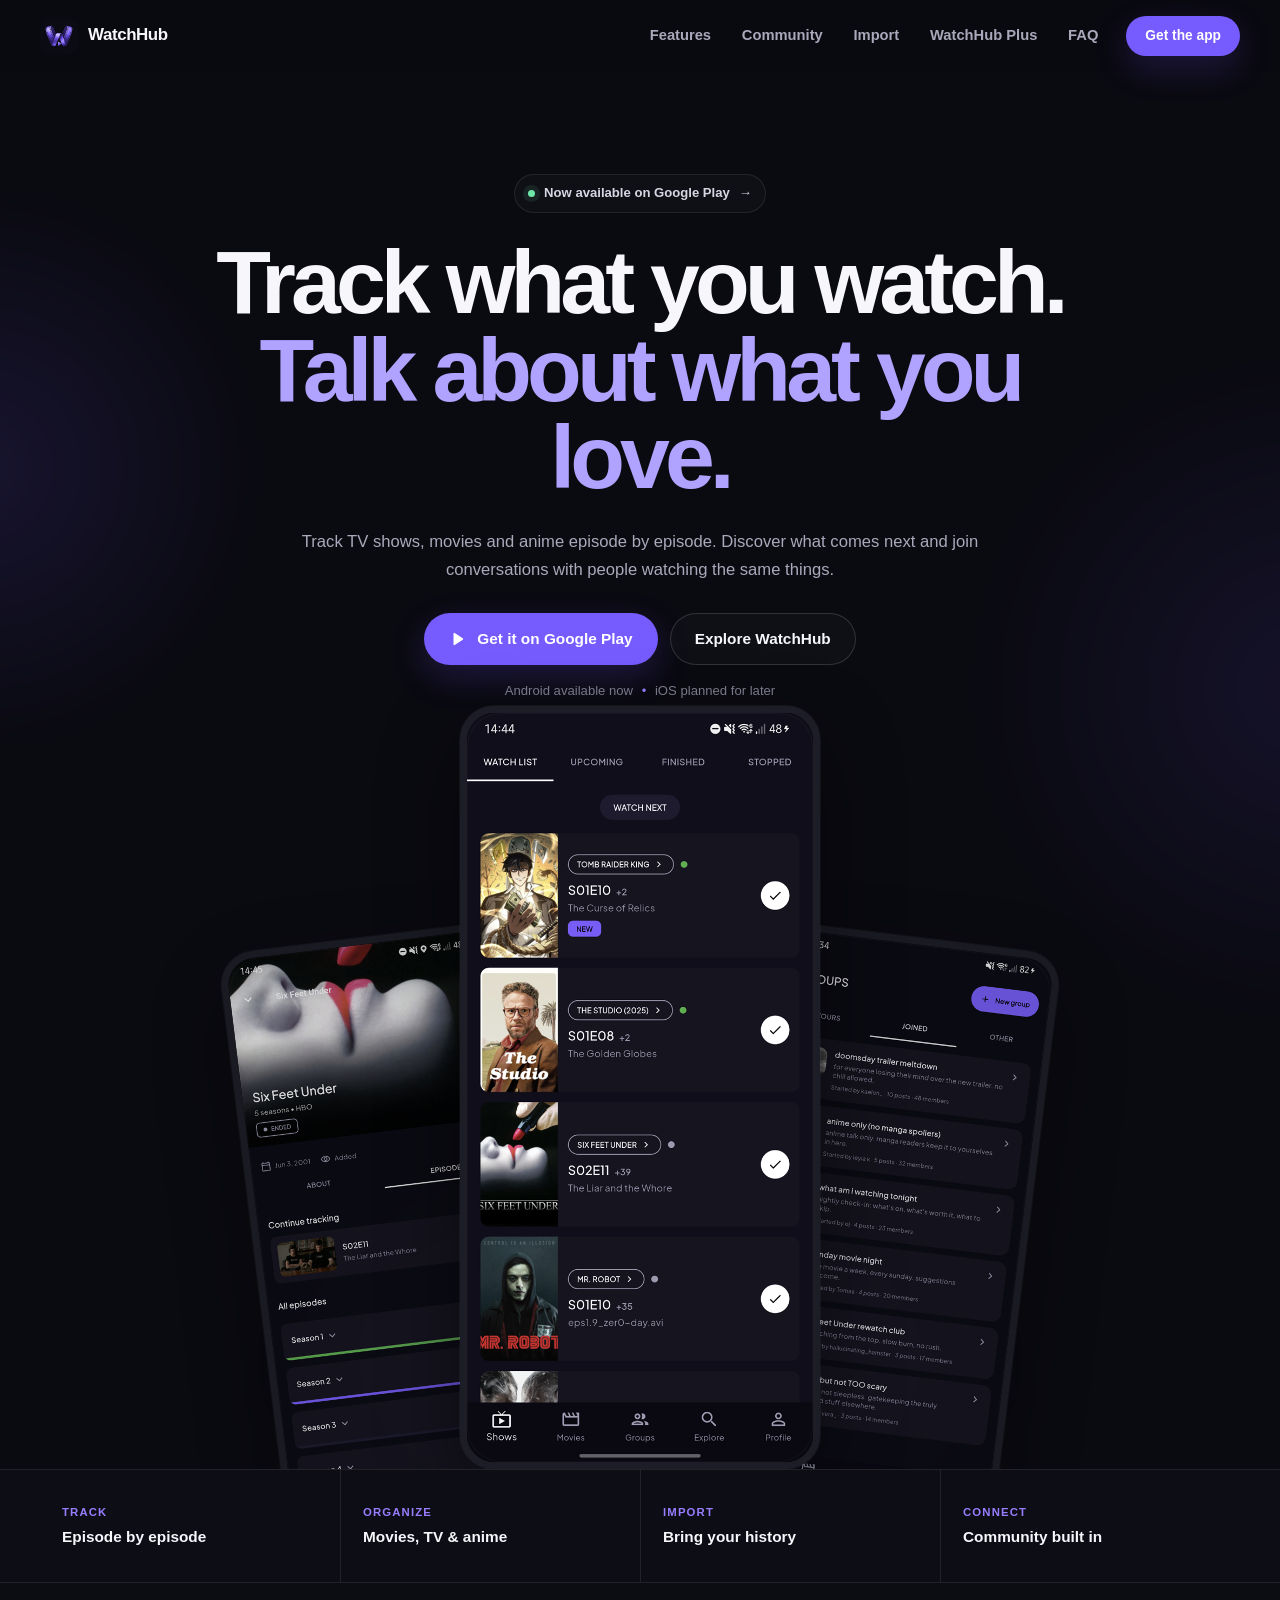
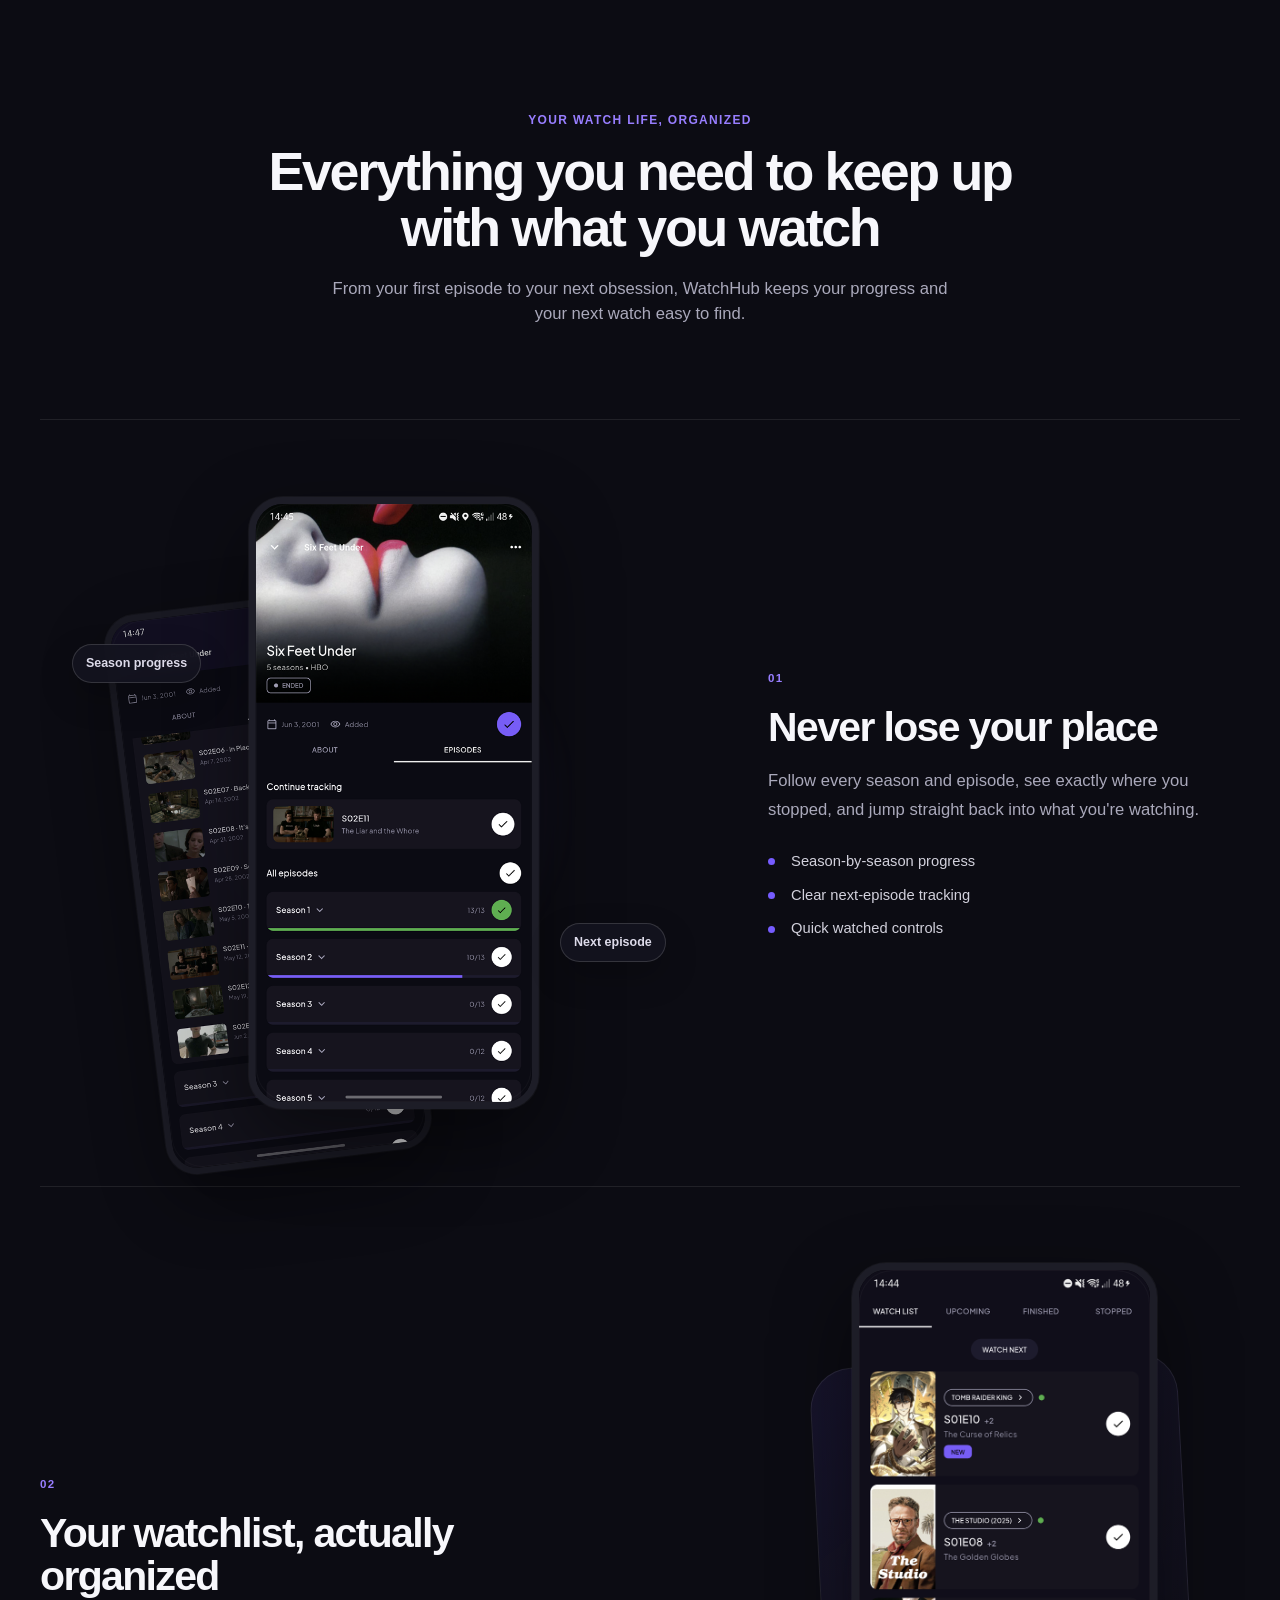
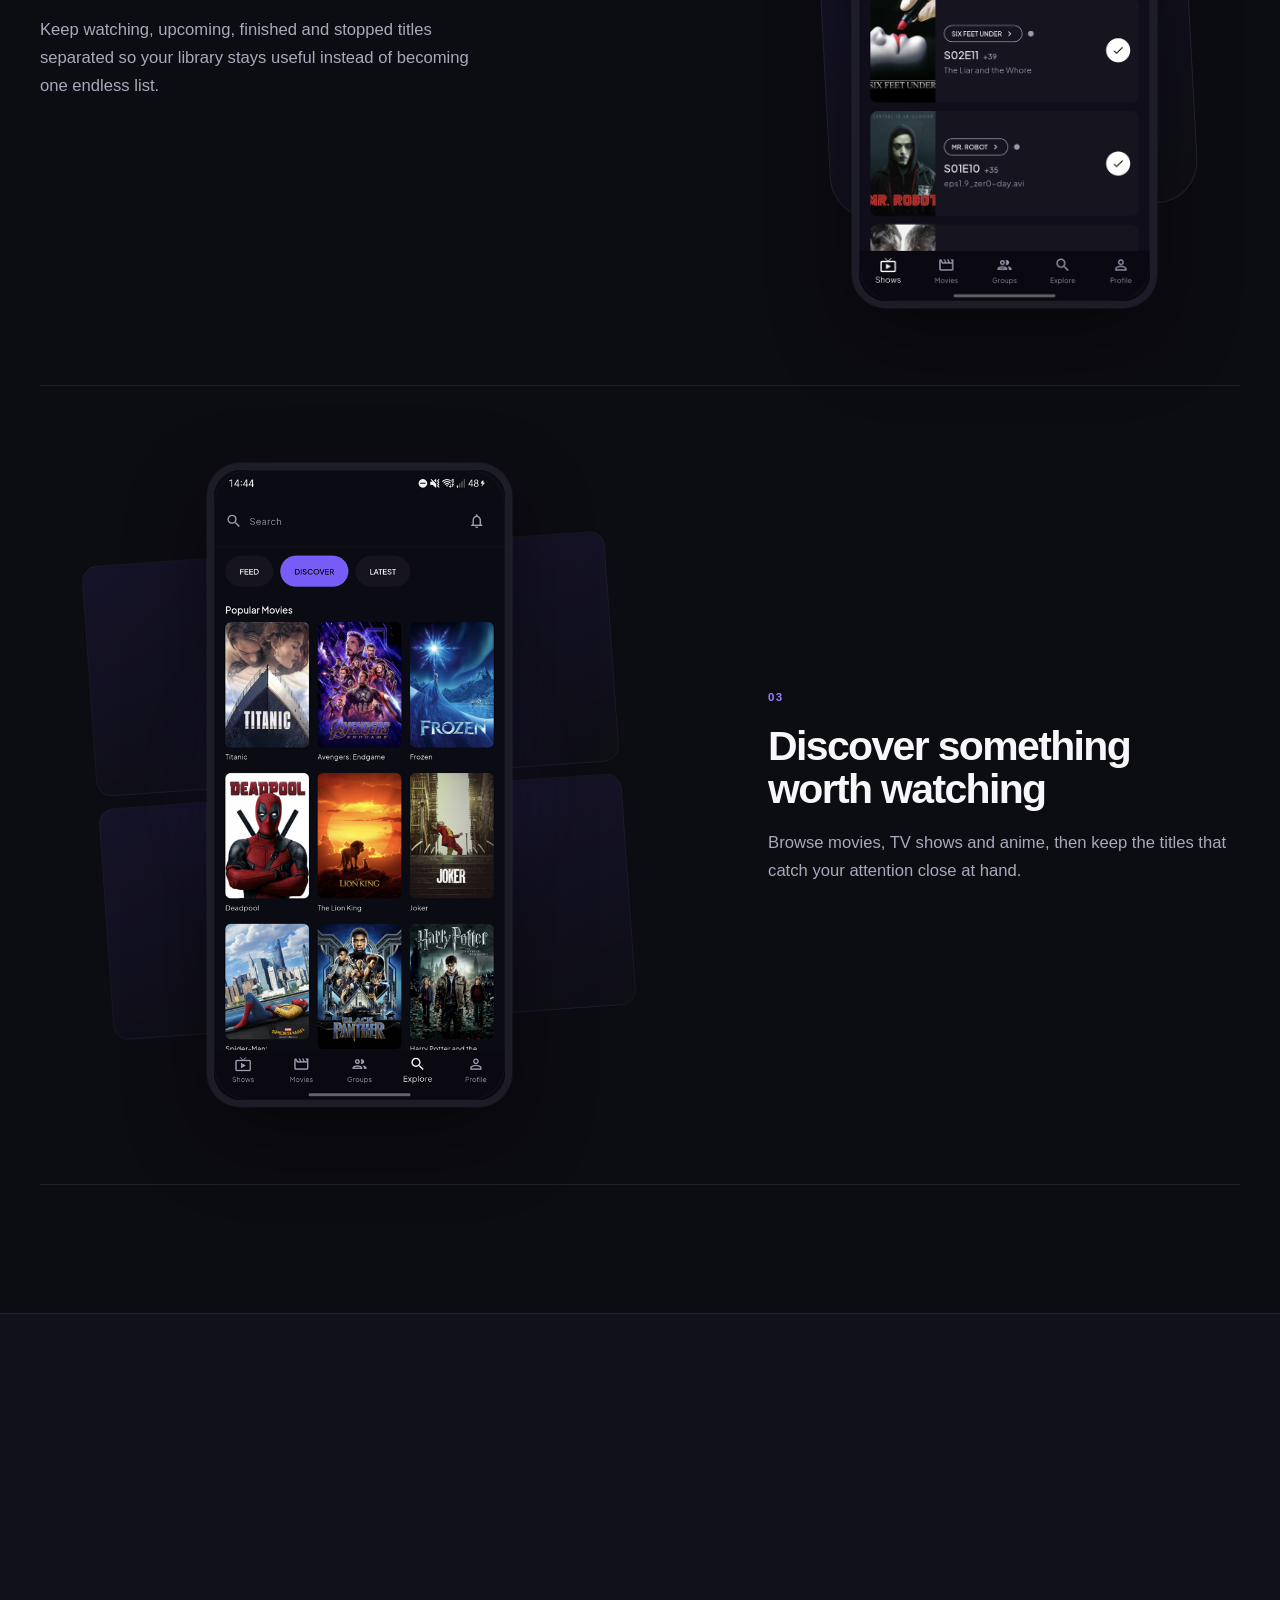
==== index.html @ 62f53af3 "first" ====
<!DOCTYPE html>
<html lang="en">
<head>
<meta charset="UTF-8">
<meta name="viewport" content="width=device-width, initial-scale=1.0">
<meta name="theme-color" content="#0a0a11">
<meta name="color-scheme" content="dark">
<title>WatchHub – TV Show, Movie & Anime Tracker with Community</title>
<meta name="description" content="Track TV shows, movies and anime episode by episode, organize your watchlist, import your history and join fan communities with WatchHub.">
<link rel="canonical" href="https://watchhub.zkokatech.com/">

<meta property="og:type" content="website">
<meta property="og:url" content="https://watchhub.zkokatech.com/">
<meta property="og:title" content="WatchHub – TV Show, Movie & Anime Tracker with Community">
<meta property="og:description" content="Track what you watch, discover what comes next, and talk about it with other fans.">
<meta property="og:image" content="https://watchhub.zkokatech.com/assets/icon_512.png">
<meta property="og:site_name" content="WatchHub">
<meta name="twitter:card" content="summary_large_image">
<meta name="twitter:title" content="WatchHub – TV Show, Movie & Anime Tracker with Community">
<meta name="twitter:description" content="Track what you watch, discover what comes next, and talk about it with other fans.">
<meta name="twitter:image" content="https://watchhub.zkokatech.com/assets/icon_512.png">

<link rel="icon" type="image/png" href="assets/icon_512.png">
<link rel="apple-touch-icon" href="assets/icon_512.png">
<link rel="stylesheet" href="style.css">

<script type="application/ld+json">
{
  "@context": "https://schema.org",
  "@type": "SoftwareApplication",
  "name": "WatchHub",
  "applicationCategory": "EntertainmentApplication",
  "operatingSystem": "Android",
  "description": "Track TV shows, movies and anime episode by episode, organize your watchlist, import your history and join fan communities with WatchHub.",
  "url": "https://watchhub.zkokatech.com/",
  "downloadUrl": "https://play.google.com/store/apps/details?id=com.watchhub.zkokatech",
  "image": "https://watchhub.zkokatech.com/assets/icon_512.png",
  "publisher": {
    "@type": "Organization",
    "name": "Zkokatech LLC"
  },
  "offers": {
    "@type": "Offer",
    "price": "0",
    "priceCurrency": "USD"
  }
}
</script>
</head>
<body>

<a href="#main" class="skip-link">Skip to content</a>

<header class="site-header">
  <div class="container header-inner">
    <a href="/" class="brand" aria-label="WatchHub home">
      <img src="assets/icon_512.png" alt="" width="38" height="38" class="brand-mark">
      <span class="brand-word">WatchHub</span>
    </a>

    <nav id="site-nav" class="site-nav" aria-label="Primary navigation">
      <a href="#features">Features</a>
      <a href="#community">Community</a>
      <a href="#import">Import</a>
      <a href="#plus">WatchHub Plus</a>
      <a href="#faq">FAQ</a>
    </nav>

    <div class="header-actions">
      <a class="btn btn-primary btn-header store-link" href="https://play.google.com/store/apps/details?id=com.watchhub.zkokatech" target="_blank" rel="noopener noreferrer">
        <span>Get the app</span>
      </a>
      <button type="button" class="nav-toggle" aria-label="Toggle navigation" aria-expanded="false" aria-controls="site-nav">
        <span></span><span></span><span></span>
      </button>
    </div>
  </div>
</header>

<main id="main">
  <section class="hero" aria-labelledby="hero-title">
    <div class="hero-ambient ambient-a" aria-hidden="true"></div>
    <div class="hero-ambient ambient-b" aria-hidden="true"></div>

    <div class="container hero-inner">
      <div class="hero-copy">
        <a class="availability-pill" href="https://play.google.com/store/apps/details?id=com.watchhub.zkokatech" target="_blank" rel="noopener noreferrer">
          <span class="availability-dot" aria-hidden="true"></span>
          Now available on Google Play
          <span aria-hidden="true">→</span>
        </a>

        <h1 id="hero-title">Track what you watch.<br><span>Talk about what you love.</span></h1>
        <p class="hero-sub">Track TV shows, movies and anime episode by episode. Discover what comes next and join conversations with people watching the same things.</p>

        <div class="hero-actions">
          <a class="btn btn-primary btn-lg play-cta" href="https://play.google.com/store/apps/details?id=com.watchhub.zkokatech" target="_blank" rel="noopener noreferrer">
            <svg viewBox="0 0 24 24" aria-hidden="true"><path d="M6 4.8v14.4a1 1 0 0 0 1.55.84l10.8-7.2a1 1 0 0 0 0-1.68L7.55 3.96A1 1 0 0 0 6 4.8Z"/></svg>
            <span>Get it on Google Play</span>
          </a>
          <a href="#features" class="btn btn-secondary btn-lg">Explore WatchHub</a>
        </div>

        <p class="platform-note">Android available now <span>•</span> iOS planned for later</p>
      </div>

      <div class="hero-showcase" aria-label="WatchHub app preview">
        <div class="showcase-glow" aria-hidden="true"></div>

        <div class="showcase-phone showcase-left" aria-hidden="true">
          <div class="device-frame device-frame-side">
            <img src="assets/04_show_details_season_progress_playstore.png" alt="" width="480" height="1040" decoding="async">
          </div>
        </div>

        <div class="showcase-phone showcase-main">
          <div class="device-frame device-frame-main">
            <img src="assets/01_watchlist_playstore.png" alt="WatchHub watchlist showing tracked titles, episode progress and what to watch next" width="640" height="1387" fetchpriority="high" decoding="async">
          </div>
        </div>

        <div class="showcase-phone showcase-right" aria-hidden="true">
          <div class="device-frame device-frame-side">
            <img src="assets/06_groups_list_joined_playstore.png" alt="" width="480" height="1040" decoding="async">
          </div>
        </div>
      </div>
    </div>
  </section>

  <section class="proof-strip" aria-label="WatchHub highlights">
    <div class="container proof-grid">
      <div class="proof-item">
        <span class="proof-kicker">Track</span>
        <strong>Episode by episode</strong>
      </div>
      <div class="proof-item">
        <span class="proof-kicker">Organize</span>
        <strong>Movies, TV &amp; anime</strong>
      </div>
      <div class="proof-item">
        <span class="proof-kicker">Import</span>
        <strong>Bring your history</strong>
      </div>
      <div class="proof-item">
        <span class="proof-kicker">Connect</span>
        <strong>Community built in</strong>
      </div>
    </div>
  </section>

  <section id="features" class="features section-shell">
    <div class="container">
      <div class="section-intro">
        <p class="eyebrow">Your watch life, organized</p>
        <h2>Everything you need to keep up with what you watch</h2>
        <p>From your first episode to your next obsession, WatchHub keeps your progress and your next watch easy to find.</p>
      </div>

      <article class="feature-row feature-progress">
        <div class="feature-visual visual-progress">
          <div class="mini-label label-a" aria-hidden="true">Season progress</div>
          <div class="mini-label label-b" aria-hidden="true">Next episode</div>
          <div class="device-frame feature-phone feature-phone-back">
            <img src="assets/05_episode_watched_marking_playstore.png" alt="WatchHub episode list with watched episodes marked" width="480" height="1040" loading="lazy" decoding="async">
          </div>
          <div class="device-frame feature-phone feature-phone-front">
            <img src="assets/04_show_details_season_progress_playstore.png" alt="WatchHub show details showing continue tracking and season progress" width="480" height="1040" loading="lazy" decoding="async">
          </div>
        </div>
        <div class="feature-copy">
          <span class="feature-number">01</span>
          <h3>Never lose your place</h3>
          <p>Follow every season and episode, see exactly where you stopped, and jump straight back into what you're watching.</p>
          <ul class="feature-bullets">
            <li>Season-by-season progress</li>
            <li>Clear next-episode tracking</li>
            <li>Quick watched controls</li>
          </ul>
        </div>
      </article>

      <article class="feature-row feature-reverse">
        <div class="feature-visual visual-single">
          <div class="visual-surface" aria-hidden="true"></div>
          <div class="device-frame feature-phone-single">
            <img src="assets/01_watchlist_playstore.png" alt="WatchHub watchlist separated into watching, upcoming, finished and stopped titles" width="640" height="1387" loading="lazy" decoding="async">
          </div>
        </div>
        <div class="feature-copy">
          <span class="feature-number">02</span>
          <h3>Your watchlist, actually organized</h3>
          <p>Keep watching, upcoming, finished and stopped titles separated so your library stays useful instead of becoming one endless list.</p>
        </div>
      </article>

      <article class="feature-row">
        <div class="feature-visual visual-discover">
          <div class="discover-grid" aria-hidden="true">
            <span></span><span></span><span></span><span></span><span></span><span></span>
          </div>
          <div class="device-frame feature-phone-single">
            <img src="assets/02_explore_discover_playstore.png" alt="WatchHub discover screen for browsing movies, TV shows and anime" width="480" height="1040" loading="lazy" decoding="async">
          </div>
        </div>
        <div class="feature-copy">
          <span class="feature-number">03</span>
          <h3>Discover something worth watching</h3>
          <p>Browse movies, TV shows and anime, then keep the titles that catch your attention close at hand.</p>
        </div>
      </article>
    </div>
  </section>

  <section id="community" class="community section-shell">
    <div class="community-glow" aria-hidden="true"></div>
    <div class="container">
      <div class="section-intro section-intro-light">
        <p class="eyebrow">Community, built into the tracker</p>
        <h2>Watching is better together.</h2>
        <p>Join groups built around what you love, share reactions, reply to other fans and keep conversations connected to what you're watching.</p>
      </div>

      <div class="community-stage">
        <div class="community-phones">
          <div class="device-frame community-phone community-phone-a">
            <img src="assets/06_groups_list_joined_playstore.png" alt="WatchHub groups screen showing joined fan communities" width="480" height="1040" loading="lazy" decoding="async">
          </div>
          <div class="device-frame community-phone community-phone-b">
            <img src="assets/07_post_comments_gif_playstore.png" alt="WatchHub discussion with comments, replies and a GIF reaction" width="480" height="1040" loading="lazy" decoding="async">
          </div>
        </div>

        <div class="community-points">
          <div class="community-point">
            <span class="point-icon" aria-hidden="true">01</span>
            <div><h3>Fan groups</h3><p>Find communities around the shows, movies and anime you care about.</p></div>
          </div>
          <div class="community-point">
            <span class="point-icon" aria-hidden="true">02</span>
            <div><h3>Posts &amp; discussions</h3><p>Share a thought and see what other watchers have to say.</p></div>
          </div>
          <div class="community-point">
            <span class="point-icon" aria-hidden="true">03</span>
            <div><h3>Replies &amp; reactions</h3><p>Keep conversations moving without leaving the app.</p></div>
          </div>
          <div class="community-point">
            <span class="point-icon" aria-hidden="true">04</span>
            <div><h3>GIF comments</h3><p>Sometimes the right reaction says enough.</p></div>
          </div>
        </div>
      </div>
    </div>
  </section>

  <section class="reasons section-shell">
    <div class="container">
      <div class="section-intro compact-intro">
        <p class="eyebrow">More of what matters</p>
        <h2>More reasons to use WatchHub</h2>
      </div>

      <div class="reasons-grid">
        <article><span class="reason-icon" aria-hidden="true">✓</span><h3>Episode tracking</h3><p>Mark episodes as you watch.</p></article>
        <article><span class="reason-icon" aria-hidden="true">↗</span><h3>Season progress</h3><p>Know how far you've made it.</p></article>
        <article><span class="reason-icon" aria-hidden="true">▶</span><h3>Watch next</h3><p>See exactly where to continue.</p></article>
        <article><span class="reason-icon" aria-hidden="true">＋</span><h3>Watchlist</h3><p>Keep your next watches organized.</p></article>
        <article><span class="reason-icon" aria-hidden="true">⌕</span><h3>Discover</h3><p>Browse movies, shows and anime.</p></article>
        <article><span class="reason-icon" aria-hidden="true">◉</span><h3>Groups</h3><p>Find communities around shared interests.</p></article>
        <article><span class="reason-icon" aria-hidden="true">↩</span><h3>Comments &amp; replies</h3><p>Talk about what you're watching.</p></article>
        <article><span class="reason-icon" aria-hidden="true">⇣</span><h3>Import</h3><p>Bring supported history into WatchHub.</p></article>
      </div>
    </div>
  </section>

  <section id="import" class="import-section section-shell">
    <div class="container import-grid">
      <div class="import-visual">
        <div class="import-orbit orbit-a" aria-hidden="true"></div>
        <div class="import-orbit orbit-b" aria-hidden="true"></div>
        <div class="device-frame import-phone">
          <img src="assets/03_tvtime_import_playstore.png" alt="WatchHub import screen matching shows and watch progress from a saved export" width="480" height="1040" loading="lazy" decoding="async">
        </div>
      </div>

      <div class="import-copy">
        <p class="eyebrow">Bring your library with you</p>
        <h2>Moving from another tracker?</h2>
        <p class="import-lead">Have a saved TV Time export? WatchHub can match supported titles and watch progress so you don't have to rebuild your library from zero.</p>

        <ol class="import-steps">
          <li><span>1</span><div><strong>Select your export</strong><p>Choose the saved file you want to bring into WatchHub.</p></div></li>
          <li><span>2</span><div><strong>Review matched titles</strong><p>See what WatchHub found before anything is imported.</p></div></li>
          <li><span>3</span><div><strong>Import your progress</strong><p>Continue tracking from where your existing history left off.</p></div></li>
        </ol>
      </div>
    </div>
  </section>

  <section id="plus" class="plus-section section-shell">
    <div class="container">
      <div class="section-intro">
        <p class="eyebrow">Choose how you WatchHub</p>
        <h2>Track for free. Upgrade when you want more.</h2>
        <p>The core tracking experience stays available without a subscription. WatchHub Plus removes ads and opens up unlimited community participation.</p>
      </div>

      <div class="plan-grid">
        <article class="plan-card">
          <div class="plan-heading">
            <span class="plan-label">Free</span>
            <h3>WatchHub</h3>
          </div>
          <ul>
            <li>Track shows, movies and anime</li>
            <li>Episode and season progress</li>
            <li>Watchlist and discovery</li>
            <li>Community access with up to 5 comments per week</li>
            <li>Supported by ads</li>
          </ul>
        </article>

        <article class="plan-card plan-card-plus">
          <div class="plan-accent" aria-hidden="true"></div>
          <div class="plan-heading">
            <span class="plan-label">Plus</span>
            <h3>WatchHub Plus</h3>
          </div>
          <ul>
            <li>Everything in WatchHub Free</li>
            <li>No ads</li>
            <li>Unlimited community commenting and access</li>
            <li>Monthly, yearly or lifetime options</li>
          </ul>
          <a class="btn btn-primary" href="https://play.google.com/store/apps/details?id=com.watchhub.zkokatech" target="_blank" rel="noopener noreferrer">See options in the app</a>
        </article>
      </div>
      <p class="pricing-note">Pricing is shown in Google Play and may vary by country.</p>
    </div>
  </section>

  <section id="faq" class="faq section-shell">
    <div class="container faq-container">
      <div class="section-intro compact-intro">
        <p class="eyebrow">Quick answers</p>
        <h2>Frequently asked questions</h2>
      </div>

      <div class="accordion">
        <div class="accordion-item">
          <h3><button type="button" id="faq-q1" class="accordion-trigger" aria-expanded="false" aria-controls="faq-panel-1"><span>Is WatchHub free?</span><span class="accordion-icon" aria-hidden="true"></span></button></h3>
          <div id="faq-panel-1" class="accordion-panel" role="region" aria-labelledby="faq-q1"><div class="accordion-panel-inner"><p>Yes. You can use WatchHub's core tracking features for free. The free version includes ads and up to 5 community comments per week. WatchHub Plus removes ads and unlocks unlimited community access.</p></div></div>
        </div>

        <div class="accordion-item">
          <h3><button type="button" id="faq-q2" class="accordion-trigger" aria-expanded="false" aria-controls="faq-panel-2"><span>What can WatchHub track?</span><span class="accordion-icon" aria-hidden="true"></span></button></h3>
          <div id="faq-panel-2" class="accordion-panel" role="region" aria-labelledby="faq-q2"><div class="accordion-panel-inner"><p>WatchHub brings TV shows, movies and anime into one library. For episodic titles, you can follow progress episode by episode and season by season.</p></div></div>
        </div>

        <div class="accordion-item">
          <h3><button type="button" id="faq-q3" class="accordion-trigger" aria-expanded="false" aria-controls="faq-panel-3"><span>Can I import my TV Time history?</span><span class="accordion-icon" aria-hidden="true"></span></button></h3>
          <div id="faq-panel-3" class="accordion-panel" role="region" aria-labelledby="faq-q3"><div class="accordion-panel-inner"><p>If you have a saved TV Time export, WatchHub can match supported titles and watch progress so you can continue without rebuilding everything manually.</p></div></div>
        </div>

        <div class="accordion-item">
          <h3><button type="button" id="faq-q4" class="accordion-trigger" aria-expanded="false" aria-controls="faq-panel-4"><span>Does WatchHub have community features?</span><span class="accordion-icon" aria-hidden="true"></span></button></h3>
          <div id="faq-panel-4" class="accordion-panel" role="region" aria-labelledby="faq-q4"><div class="accordion-panel-inner"><p>Yes. WatchHub includes groups, posts, replies, reactions and GIF comments so tracking and discussion can live in the same app.</p></div></div>
        </div>

        <div class="accordion-item">
          <h3><button type="button" id="faq-q5" class="accordion-trigger" aria-expanded="false" aria-controls="faq-panel-5"><span>Where can I download WatchHub?</span><span class="accordion-icon" aria-hidden="true"></span></button></h3>
          <div id="faq-panel-5" class="accordion-panel" role="region" aria-labelledby="faq-q5"><div class="accordion-panel-inner"><p>WatchHub is available now on Google Play for Android. An iOS version is planned for later.</p></div></div>
        </div>
      </div>
    </div>
  </section>

  <section class="final-cta section-shell">
    <div class="final-cta-glow" aria-hidden="true"></div>
    <img src="assets/icon_512.png" alt="" class="final-cta-mark" loading="lazy" decoding="async" aria-hidden="true">
    <div class="container final-cta-inner">
      <p class="eyebrow">Available on Android</p>
      <h2>Your next episode is waiting.</h2>
      <p>Track it, discover what comes next, and talk about it on WatchHub.</p>
      <a class="btn btn-primary btn-lg play-cta" href="https://play.google.com/store/apps/details?id=com.watchhub.zkokatech" target="_blank" rel="noopener noreferrer">
        <svg viewBox="0 0 24 24" aria-hidden="true"><path d="M6 4.8v14.4a1 1 0 0 0 1.55.84l10.8-7.2a1 1 0 0 0 0-1.68L7.55 3.96A1 1 0 0 0 6 4.8Z"/></svg>
        <span>Get it on Google Play</span>
      </a>
    </div>
  </section>
</main>

<footer class="site-footer">
  <div class="container footer-grid">
    <div class="footer-brand">
      <a href="/" class="brand" aria-label="WatchHub home">
        <img src="assets/icon_512.png" alt="" width="32" height="32">
        <span class="brand-word">WatchHub</span>
      </a>
      <p>Track shows, movies &amp; anime — together.</p>
      <p class="footer-company">A product of Zkokatech LLC.</p>
    </div>

    <div class="footer-column">
      <h2>Product</h2>
      <a href="#features">Features</a>
      <a href="#community">Community</a>
      <a href="#import">Import</a>
      <a href="#plus">WatchHub Plus</a>
      <a href="https://play.google.com/store/apps/details?id=com.watchhub.zkokatech" target="_blank" rel="noopener noreferrer">Google Play</a>
    </div>

    <div class="footer-column">
      <h2>Legal</h2>
      <a href="https://zkokatech.com/watchhub/privacy-policy.html" target="_blank" rel="noopener noreferrer">Privacy Policy</a>
      <a href="terms.html">Terms of Use</a>
      <a href="community-guidelines.html">Community Guidelines</a>
    </div>

    <div class="footer-column">
      <h2>Support</h2>
      <a href="contact.html">Contact</a>
      <a href="mailto:zkokatech@gmail.com">zkokatech@gmail.com</a>
    </div>
  </div>

  <div class="container footer-bottom">
    <p>&copy; 2026 Zkokatech LLC. All rights reserved.</p>
    <p>Entertainment metadata is provided in part by TheTVDB. WatchHub is not endorsed or certified by TheTVDB.</p>
  </div>
</footer>

<script src="script.js"></script>
</body>
</html>
---- style.css ----
/* WatchHub marketing site --------------------------------------------------- */
*, *::before, *::after { box-sizing: border-box; }

:root {
  --bg: #0a0a11;
  --bg-soft: #101019;
  --surface: #14141f;
  --surface-2: #181824;
  --surface-3: #1d1d2b;
  --accent: #765cff;
  --accent-2: #987eff;
  --text: #f7f7fb;
  --muted: #aaa9bb;
  --muted-2: #818093;
  --border: rgba(255, 255, 255, 0.085);
  --border-strong: rgba(255, 255, 255, 0.14);
  --success: #6ee7a8;
  --header-h: 72px;
  --container: 1200px;
  --radius: 26px;
}

html {
  scroll-behavior: smooth;
  background: var(--bg);
}

body {
  margin: 0;
  overflow-x: hidden;
  color: var(--text);
  background:
    radial-gradient(circle at 50% -10%, rgba(118, 92, 255, 0.10), transparent 33rem),
    var(--bg);
  font-family: Inter, ui-sans-serif, -apple-system, BlinkMacSystemFont, "Segoe UI", Roboto, Helvetica, Arial, sans-serif;
  line-height: 1.55;
  -webkit-font-smoothing: antialiased;
  text-rendering: optimizeLegibility;
}

img { max-width: 100%; display: block; }
a { color: inherit; text-decoration: none; }
button, input, textarea, select { font: inherit; }
ul, ol { margin: 0; padding: 0; list-style: none; }
h1, h2, h3, p { margin: 0; }

::selection { background: rgba(118, 92, 255, 0.35); color: #fff; }

.container {
  width: min(100% - 40px, var(--container));
  margin-inline: auto;
}

.skip-link {
  position: fixed;
  left: 16px;
  top: -60px;
  z-index: 1000;
  padding: 10px 16px;
  border-radius: 10px;
  background: var(--accent);
  color: white;
  font-weight: 700;
  transition: top .18s ease;
}
.skip-link:focus { top: 14px; }

/* Header ------------------------------------------------------------------- */
.site-header {
  position: sticky;
  inset: 0 0 auto 0;
  z-index: 100;
  height: var(--header-h);
  border-bottom: 1px solid transparent;
  background: rgba(10, 10, 17, 0.10);
  transition: background-color .2s ease, border-color .2s ease, box-shadow .2s ease;
}
.site-header.is-scrolled {
  background: rgba(10, 10, 17, 0.86);
  border-bottom-color: var(--border);
  box-shadow: 0 10px 30px rgba(0,0,0,.22);
  backdrop-filter: blur(16px) saturate(120%);
  -webkit-backdrop-filter: blur(16px) saturate(120%);
}
.header-inner {
  height: 100%;
  display: flex;
  align-items: center;
  gap: 28px;
}
.brand {
  display: inline-flex;
  align-items: center;
  gap: 10px;
  flex-shrink: 0;
}
.brand-mark, .brand img { border-radius: 10px; }
.brand-word { font-size: 1.06rem; font-weight: 800; letter-spacing: -.025em; }
.site-nav {
  margin-left: auto;
  display: flex;
  align-items: center;
  gap: clamp(20px, 2.4vw, 34px);
}
.site-nav a {
  color: var(--muted);
  font-size: .92rem;
  font-weight: 600;
  transition: color .15s ease;
}
.site-nav a:hover, .site-nav a:focus-visible { color: var(--text); }
.header-actions { display: flex; align-items: center; gap: 12px; }

.nav-toggle {
  display: none;
  width: 42px;
  height: 42px;
  padding: 0;
  border: 1px solid var(--border);
  border-radius: 12px;
  background: var(--surface);
  color: var(--text);
  cursor: pointer;
  align-items: center;
  justify-content: center;
  flex-direction: column;
  gap: 5px;
}
.nav-toggle span {
  width: 18px;
  height: 2px;
  border-radius: 4px;
  background: currentColor;
  transition: transform .2s ease, opacity .2s ease;
}
.nav-toggle[aria-expanded="true"] span:nth-child(1) { transform: translateY(7px) rotate(45deg); }
.nav-toggle[aria-expanded="true"] span:nth-child(2) { opacity: 0; }
.nav-toggle[aria-expanded="true"] span:nth-child(3) { transform: translateY(-7px) rotate(-45deg); }

/* Buttons ------------------------------------------------------------------ */
.btn {
  display: inline-flex;
  align-items: center;
  justify-content: center;
  gap: 10px;
  min-height: 44px;
  padding: 11px 21px;
  border: 1px solid transparent;
  border-radius: 999px;
  font-size: .92rem;
  font-weight: 750;
  line-height: 1;
  white-space: nowrap;
  transition: transform .16s ease, background-color .16s ease, border-color .16s ease, box-shadow .16s ease;
}
.btn:hover, .btn:focus-visible { transform: translateY(-1px); }
.btn-primary {
  color: #fff;
  background: var(--accent);
  box-shadow: 0 12px 34px rgba(118, 92, 255, .20);
}
.btn-primary:hover, .btn-primary:focus-visible {
  background: var(--accent-2);
  box-shadow: 0 16px 38px rgba(118, 92, 255, .30);
}
.btn-secondary {
  color: var(--text);
  background: rgba(255,255,255,.025);
  border-color: var(--border-strong);
}
.btn-secondary:hover, .btn-secondary:focus-visible { background: rgba(255,255,255,.06); }
.btn-lg { min-height: 52px; padding: 14px 24px; font-size: .96rem; }
.btn-header { min-height: 40px; padding: 10px 18px; font-size: .86rem; }
.play-cta svg { width: 18px; height: 18px; fill: currentColor; }

/* Hero --------------------------------------------------------------------- */
.hero {
  position: relative;
  overflow: hidden;
  padding: clamp(62px, 8vw, 106px) 0 0;
}
.hero-inner { position: relative; z-index: 2; }
.hero-copy {
  max-width: 900px;
  margin: 0 auto;
  text-align: center;
}
.availability-pill {
  display: inline-flex;
  align-items: center;
  gap: 9px;
  margin-bottom: 26px;
  padding: 8px 13px;
  border: 1px solid var(--border);
  border-radius: 999px;
  background: rgba(255,255,255,.025);
  color: #d7d6e2;
  font-size: .82rem;
  font-weight: 650;
}
.availability-dot {
  width: 7px;
  height: 7px;
  border-radius: 50%;
  background: var(--success);
  box-shadow: 0 0 0 5px rgba(110, 231, 168, .09);
}
.hero h1 {
  max-width: 940px;
  margin: 0 auto;
  font-size: clamp(2.7rem, 7vw, 5.6rem);
  line-height: .98;
  letter-spacing: -.055em;
  font-weight: 840;
}
.hero h1 span { color: #b0a2ff; }
.hero-sub {
  max-width: 710px;
  margin: 26px auto 0;
  color: var(--muted);
  font-size: clamp(1.02rem, 1.3vw, 1.22rem);
  line-height: 1.65;
}
.hero-actions {
  display: flex;
  justify-content: center;
  align-items: center;
  flex-wrap: wrap;
  gap: 12px;
  margin-top: 30px;
}
.platform-note {
  margin-top: 16px;
  color: var(--muted-2);
  font-size: .82rem;
}
.platform-note span { margin: 0 5px; color: var(--accent-2); }

.hero-ambient {
  position: absolute;
  pointer-events: none;
  border-radius: 50%;
  filter: blur(10px);
  opacity: .8;
}
.ambient-a {
  width: 600px;
  height: 600px;
  top: 6rem;
  left: -20rem;
  background: radial-gradient(circle, rgba(118,92,255,.16), transparent 68%);
}
.ambient-b {
  width: 720px;
  height: 720px;
  top: 16rem;
  right: -24rem;
  background: radial-gradient(circle, rgba(118,92,255,.13), transparent 68%);
}

.hero-showcase {
  position: relative;
  width: min(100%, 1020px);
  height: clamp(520px, 58vw, 690px);
  margin: clamp(48px, 7vw, 78px) auto 0;
  display: flex;
  justify-content: center;
  align-items: flex-end;
}
.showcase-glow {
  position: absolute;
  inset: auto 12% -18% 12%;
  height: 68%;
  border-radius: 50%;
  background: radial-gradient(ellipse, rgba(118,92,255,.19), rgba(118,92,255,0) 68%);
  filter: blur(20px);
}
.showcase-phone { position: absolute; bottom: 0; }
.showcase-main { z-index: 3; left: 50%; transform: translateX(-50%); }
.showcase-left { z-index: 1; left: 12%; transform: translateY(8%) rotate(-7deg); opacity: .86; }
.showcase-right { z-index: 1; right: 12%; transform: translateY(8%) rotate(7deg); opacity: .86; }

.device-frame {
  position: relative;
  overflow: hidden;
  background: #06060a;
  border: 7px solid #1d1d27;
  border-radius: 34px;
  box-shadow: 0 30px 80px rgba(0,0,0,.48), 0 0 0 1px rgba(255,255,255,.05);
}
.device-frame::after {
  content: "";
  position: absolute;
  inset: 0;
  pointer-events: none;
  border-radius: inherit;
  box-shadow: inset 0 0 0 1px rgba(255,255,255,.03);
}
.device-frame img { width: 100%; height: auto; }
.device-frame-main { width: clamp(270px, 29vw, 360px); }
.device-frame-side { width: clamp(205px, 22vw, 275px); }

/* Proof strip --------------------------------------------------------------- */
.proof-strip {
  position: relative;
  z-index: 5;
  border-top: 1px solid var(--border);
  border-bottom: 1px solid var(--border);
  background: #0d0d15;
}
.proof-grid {
  display: grid;
  grid-template-columns: repeat(4, 1fr);
}
.proof-item {
  min-height: 112px;
  padding: 26px 22px;
  display: flex;
  flex-direction: column;
  justify-content: center;
  gap: 4px;
}
.proof-item + .proof-item { border-left: 1px solid var(--border); }
.proof-kicker {
  color: var(--accent-2);
  font-size: .71rem;
  font-weight: 800;
  text-transform: uppercase;
  letter-spacing: .1em;
}
.proof-item strong { font-size: .96rem; font-weight: 700; }

/* Global section typography ------------------------------------------------ */
.section-shell {
  padding: clamp(82px, 10vw, 138px) 0;
  scroll-margin-top: var(--header-h);
}
.section-intro {
  max-width: 760px;
  margin: 0 auto clamp(56px, 8vw, 92px);
  text-align: center;
}
.section-intro.compact-intro { margin-bottom: clamp(42px, 6vw, 64px); }
.eyebrow {
  margin-bottom: 13px;
  color: var(--accent-2);
  font-size: .75rem;
  font-weight: 800;
  letter-spacing: .11em;
  text-transform: uppercase;
}
.section-intro h2,
.import-copy h2,
.final-cta h2 {
  font-size: clamp(2rem, 4.2vw, 3.65rem);
  line-height: 1.05;
  letter-spacing: -.043em;
  font-weight: 820;
}
.section-intro > p:last-child {
  max-width: 620px;
  margin: 20px auto 0;
  color: var(--muted);
  font-size: 1.04rem;
}

/* Main feature storytelling ------------------------------------------------ */
.features { background: #0c0c13; }
.feature-row {
  display: grid;
  grid-template-columns: minmax(0, 1.15fr) minmax(300px, .85fr);
  gap: clamp(48px, 7vw, 96px);
  align-items: center;
  min-height: 690px;
  padding: clamp(54px, 6vw, 82px) 0;
  border-top: 1px solid var(--border);
}
.feature-row:last-child { border-bottom: 1px solid var(--border); }
.feature-reverse .feature-visual { order: 2; }
.feature-reverse .feature-copy { order: 1; }
.feature-copy { max-width: 460px; }
.feature-number {
  display: inline-block;
  margin-bottom: 18px;
  color: var(--accent-2);
  font-size: .72rem;
  font-weight: 850;
  letter-spacing: .12em;
}
.feature-copy h3 {
  font-size: clamp(2rem, 3.2vw, 3rem);
  line-height: 1.05;
  letter-spacing: -.04em;
}
.feature-copy > p {
  margin-top: 18px;
  color: var(--muted);
  font-size: 1.04rem;
  line-height: 1.7;
}
.feature-bullets { margin-top: 26px; display: grid; gap: 11px; }
.feature-bullets li {
  position: relative;
  padding-left: 23px;
  color: #d2d1dc;
  font-size: .92rem;
}
.feature-bullets li::before {
  content: "";
  position: absolute;
  left: 0;
  top: .56em;
  width: 7px;
  height: 7px;
  border-radius: 50%;
  background: var(--accent);
}
.feature-visual {
  position: relative;
  min-height: 580px;
  display: flex;
  align-items: center;
  justify-content: center;
  isolation: isolate;
}
.feature-visual::before {
  content: "";
  position: absolute;
  width: 72%;
  aspect-ratio: 1;
  border-radius: 50%;
  background: radial-gradient(circle, rgba(118,92,255,.16), transparent 67%);
  filter: blur(6px);
  z-index: -1;
}
.feature-phone { width: clamp(220px, 24vw, 290px); }
.feature-phone-back {
  position: absolute;
  left: 13%;
  top: 13%;
  transform: rotate(-7deg) scale(.92);
  opacity: .78;
  z-index: 1;
}
.feature-phone-front { position: relative; z-index: 2; transform: translateX(12%); }
.mini-label {
  position: absolute;
  z-index: 4;
  padding: 9px 13px;
  border: 1px solid var(--border-strong);
  border-radius: 999px;
  background: rgba(20,20,31,.88);
  backdrop-filter: blur(8px);
  color: #dddbea;
  font-size: .78rem;
  font-weight: 700;
  box-shadow: 0 14px 34px rgba(0,0,0,.22);
}
.label-a { left: 5%; top: 24%; }
.label-b { right: 2%; bottom: 24%; }

.visual-single { min-height: 610px; }
.feature-phone-single { width: clamp(235px, 25vw, 305px); z-index: 2; }
.visual-surface {
  position: absolute;
  width: 78%;
  height: 70%;
  border: 1px solid var(--border);
  border-radius: 42px;
  background:
    linear-gradient(145deg, rgba(118,92,255,.11), rgba(255,255,255,.015));
  transform: rotate(-3deg);
}
.visual-discover { min-height: 610px; }
.discover-grid {
  position: absolute;
  width: 82%;
  display: grid;
  grid-template-columns: repeat(3, 1fr);
  gap: 12px;
  transform: rotate(-4deg);
  opacity: .52;
}
.discover-grid span {
  aspect-ratio: .72;
  border-radius: 16px;
  border: 1px solid rgba(255,255,255,.07);
  background: linear-gradient(160deg, rgba(118,92,255,.18), rgba(255,255,255,.02));
}

/* Community ---------------------------------------------------------------- */
.community {
  position: relative;
  overflow: hidden;
  background: #11111b;
  border-top: 1px solid var(--border);
  border-bottom: 1px solid var(--border);
}
.community-glow {
  position: absolute;
  width: 850px;
  height: 850px;
  left: 50%;
  top: 20%;
  transform: translate(-50%, -50%);
  border-radius: 50%;
  background: radial-gradient(circle, rgba(118,92,255,.12), transparent 68%);
  pointer-events: none;
}
.community-stage {
  display: grid;
  grid-template-columns: minmax(0, 1.15fr) minmax(300px, .85fr);
  gap: clamp(54px, 8vw, 110px);
  align-items: center;
}
.community-phones {
  position: relative;
  min-height: 650px;
  display: flex;
  justify-content: center;
  align-items: center;
}
.community-phone { width: clamp(230px, 24vw, 300px); }
.community-phone-a { position: relative; z-index: 2; transform: translateX(-11%) rotate(-3.5deg); }
.community-phone-b { position: absolute; z-index: 1; transform: translate(41%, 9%) rotate(5deg); opacity: .92; }
.community-points { display: grid; gap: 30px; }
.community-point { display: grid; grid-template-columns: 42px 1fr; gap: 16px; align-items: start; }
.point-icon {
  width: 40px;
  height: 40px;
  display: grid;
  place-items: center;
  border: 1px solid rgba(118,92,255,.30);
  border-radius: 12px;
  background: rgba(118,92,255,.08);
  color: var(--accent-2);
  font-size: .72rem;
  font-weight: 850;
}
.community-point h3 { font-size: 1rem; margin-top: 1px; }
.community-point p { margin-top: 5px; color: var(--muted); font-size: .91rem; line-height: 1.6; }

/* Reasons grid -------------------------------------------------------------- */
.reasons { background: #0a0a11; }
.reasons-grid {
  display: grid;
  grid-template-columns: repeat(4, 1fr);
  gap: 1px;
  overflow: hidden;
  border: 1px solid var(--border);
  border-radius: 24px;
  background: var(--border);
}
.reasons-grid article {
  min-height: 185px;
  padding: 26px;
  background: #0e0e17;
}
.reason-icon {
  width: 32px;
  height: 32px;
  display: grid;
  place-items: center;
  margin-bottom: 23px;
  border-radius: 10px;
  background: rgba(118,92,255,.09);
  color: var(--accent-2);
  font-weight: 800;
}
.reasons-grid h3 { font-size: 1rem; letter-spacing: -.015em; }
.reasons-grid p { margin-top: 7px; color: var(--muted); font-size: .89rem; line-height: 1.55; }

/* Import ------------------------------------------------------------------- */
.import-section {
  background: #0f0f18;
  border-top: 1px solid var(--border);
  border-bottom: 1px solid var(--border);
}
.import-grid {
  display: grid;
  grid-template-columns: minmax(0, .95fr) minmax(320px, 1.05fr);
  gap: clamp(58px, 8vw, 110px);
  align-items: center;
}
.import-visual {
  position: relative;
  min-height: 650px;
  display: flex;
  align-items: center;
  justify-content: center;
}
.import-phone { width: clamp(245px, 28vw, 330px); z-index: 2; }
.import-orbit {
  position: absolute;
  border: 1px solid rgba(118,92,255,.18);
  border-radius: 50%;
}
.orbit-a { width: 450px; height: 450px; }
.orbit-b { width: 580px; height: 580px; opacity: .5; }
.import-copy .eyebrow { margin-bottom: 14px; }
.import-lead { margin-top: 21px; color: var(--muted); font-size: 1.02rem; line-height: 1.7; }
.import-steps { margin-top: 36px; display: grid; gap: 23px; }
.import-steps li { display: grid; grid-template-columns: 42px 1fr; gap: 16px; align-items: start; }
.import-steps > li > span {
  width: 40px;
  height: 40px;
  display: grid;
  place-items: center;
  border-radius: 12px;
  background: var(--accent);
  color: #fff;
  font-size: .82rem;
  font-weight: 850;
}
.import-steps strong { display: block; font-size: .98rem; }
.import-steps p { margin-top: 4px; color: var(--muted); font-size: .89rem; }

/* Plus --------------------------------------------------------------------- */
.plus-section { background: #0a0a11; }
.plan-grid {
  max-width: 920px;
  margin: 0 auto;
  display: grid;
  grid-template-columns: repeat(2, 1fr);
  gap: 20px;
}
.plan-card {
  position: relative;
  overflow: hidden;
  padding: clamp(28px, 4vw, 40px);
  border: 1px solid var(--border);
  border-radius: 26px;
  background: #11111a;
}
.plan-card-plus {
  border-color: rgba(118,92,255,.34);
  background: linear-gradient(160deg, rgba(118,92,255,.10), #11111a 45%);
}
.plan-accent {
  position: absolute;
  width: 260px;
  height: 260px;
  right: -120px;
  top: -150px;
  border-radius: 50%;
  background: radial-gradient(circle, rgba(118,92,255,.28), transparent 70%);
}
.plan-heading { position: relative; z-index: 1; }
.plan-label {
  display: inline-block;
  margin-bottom: 10px;
  color: var(--accent-2);
  font-size: .71rem;
  font-weight: 850;
  text-transform: uppercase;
  letter-spacing: .11em;
}
.plan-card h3 { font-size: 1.65rem; letter-spacing: -.035em; }
.plan-card ul { margin-top: 26px; display: grid; gap: 13px; }
.plan-card li {
  position: relative;
  padding-left: 24px;
  color: #d6d5df;
  font-size: .91rem;
}
.plan-card li::before {
  content: "✓";
  position: absolute;
  left: 0;
  top: 0;
  color: var(--accent-2);
  font-weight: 800;
}
.plan-card .btn { margin-top: 28px; }
.pricing-note { margin-top: 17px; text-align: center; color: var(--muted-2); font-size: .78rem; }

/* FAQ ---------------------------------------------------------------------- */
.faq { background: #0f0f18; border-top: 1px solid var(--border); }
.faq-container { max-width: 860px; }
.accordion { display: grid; gap: 10px; }
.accordion-item {
  border: 1px solid var(--border);
  border-radius: 16px;
  background: #13131d;
  overflow: hidden;
}
.accordion-trigger {
  width: 100%;
  min-height: 66px;
  display: flex;
  align-items: center;
  justify-content: space-between;
  gap: 18px;
  padding: 20px 22px;
  border: 0;
  background: transparent;
  color: var(--text);
  text-align: left;
  font-size: .97rem;
  font-weight: 700;
  cursor: pointer;
}
.accordion-icon { position: relative; width: 18px; height: 18px; flex-shrink: 0; }
.accordion-icon::before,
.accordion-icon::after {
  content: "";
  position: absolute;
  left: 50%;
  top: 50%;
  width: 14px;
  height: 2px;
  border-radius: 2px;
  background: var(--accent-2);
  transform: translate(-50%, -50%);
}
.accordion-icon::after { transform: translate(-50%, -50%) rotate(90deg); transition: transform .2s ease; }
.accordion-trigger[aria-expanded="true"] .accordion-icon::after { transform: translate(-50%, -50%) rotate(0); }
.accordion-panel { display: grid; grid-template-rows: 0fr; transition: grid-template-rows .24s ease; }
.accordion-item.is-open .accordion-panel { grid-template-rows: 1fr; }
.accordion-panel-inner { overflow: hidden; min-height: 0; }
.accordion-panel-inner p { padding: 0 22px 22px; color: var(--muted); font-size: .93rem; line-height: 1.7; }

/* Final CTA ---------------------------------------------------------------- */
.final-cta {
  position: relative;
  overflow: hidden;
  min-height: 500px;
  display: flex;
  align-items: center;
  text-align: center;
  background: #0a0a11;
}
.final-cta-inner { position: relative; z-index: 2; max-width: 760px; }
.final-cta h2 { font-size: clamp(2.5rem, 5vw, 4.4rem); }
.final-cta-inner > p:not(.eyebrow) { margin: 20px auto 30px; max-width: 530px; color: var(--muted); font-size: 1.05rem; }
.final-cta-mark {
  position: absolute;
  width: clamp(320px, 45vw, 600px);
  left: 50%;
  top: 50%;
  transform: translate(-50%, -50%);
  opacity: .035;
  filter: saturate(.5);
}
.final-cta-glow {
  position: absolute;
  width: 760px;
  height: 760px;
  left: 50%;
  top: 45%;
  transform: translate(-50%, -50%);
  border-radius: 50%;
  background: radial-gradient(circle, rgba(118,92,255,.17), transparent 66%);
}

/* Footer ------------------------------------------------------------------- */
.site-footer {
  border-top: 1px solid var(--border);
  background: #08080e;
  padding: 62px 0 26px;
}
.footer-grid {
  display: grid;
  grid-template-columns: 1.5fr repeat(3, 1fr);
  gap: 44px;
}
.footer-brand p { margin-top: 13px; color: var(--muted); font-size: .88rem; }
.footer-company { color: var(--muted-2) !important; font-size: .79rem !important; }
.footer-column { display: flex; flex-direction: column; gap: 9px; }
.footer-column h2 {
  margin: 0 0 6px;
  color: #d7d6e2;
  font-size: .76rem;
  font-weight: 800;
  text-transform: uppercase;
  letter-spacing: .09em;
}
.footer-column a { color: var(--muted); font-size: .87rem; transition: color .15s ease; }
.footer-column a:hover, .footer-column a:focus-visible { color: var(--text); }
.footer-bottom {
  display: flex;
  justify-content: space-between;
  gap: 28px;
  margin-top: 48px;
  padding-top: 24px;
  border-top: 1px solid var(--border);
  color: var(--muted-2);
  font-size: .74rem;
}
.footer-bottom p:last-child { max-width: 620px; text-align: right; }

/* Legal/support pages ------------------------------------------------------- */
.legal-main { min-height: 70vh; padding: clamp(58px, 8vw, 96px) 0 clamp(90px, 10vw, 130px); }
.legal-hero { max-width: 760px; margin-bottom: 48px; }
.legal-hero h1 { font-size: clamp(2.4rem, 5vw, 4.2rem); line-height: 1.02; letter-spacing: -.045em; }
.legal-hero p { margin-top: 18px; color: var(--muted); }
.legal-card {
  max-width: 860px;
  padding: clamp(26px, 4vw, 48px);
  border: 1px solid var(--border);
  border-radius: 24px;
  background: var(--surface);
}
.legal-card section + section { margin-top: 34px; padding-top: 34px; border-top: 1px solid var(--border); }
.legal-card h2 { font-size: 1.2rem; letter-spacing: -.02em; }
.legal-card p, .legal-card li { color: var(--muted); font-size: .92rem; line-height: 1.72; }
.legal-card p { margin-top: 11px; }
.legal-card ul { margin-top: 12px; display: grid; gap: 8px; padding-left: 20px; list-style: disc; }
.legal-card a { color: var(--accent-2); text-decoration: underline; text-underline-offset: 3px; }
.contact-grid { display: grid; grid-template-columns: repeat(2, 1fr); gap: 18px; margin-top: 28px; }
.contact-card { padding: 22px; border: 1px solid var(--border); border-radius: 16px; background: #0f0f18; }
.contact-card h2 { font-size: 1rem; }
.contact-card p { margin-top: 8px; }

/* Focus + reduced motion ---------------------------------------------------- */
a:focus-visible,
button:focus-visible {
  outline: 2px solid #a997ff;
  outline-offset: 3px;
}

@media (prefers-reduced-motion: reduce) {
  html { scroll-behavior: auto; }
  *, *::before, *::after { animation-duration: .01ms !important; animation-iteration-count: 1 !important; transition-duration: .01ms !important; }
}

/* Below-the-fold rendering optimization */
.features,
.community,
.reasons,
.import-section,
.plus-section,
.faq,
.final-cta,
.site-footer { content-visibility: auto; contain-intrinsic-size: 900px; }

/* Responsive --------------------------------------------------------------- */
@media (max-width: 1023px) {
  .site-nav {
    display: none;
    position: absolute;
    left: 20px;
    right: 20px;
    top: calc(var(--header-h) - 4px);
    margin: 0;
    padding: 12px;
    flex-direction: column;
    align-items: stretch;
    gap: 2px;
    border: 1px solid var(--border);
    border-radius: 16px;
    background: rgba(18,18,28,.97);
    box-shadow: 0 24px 60px rgba(0,0,0,.42);
    backdrop-filter: blur(18px);
  }
  .site-nav.is-open { display: flex; }
  .site-nav a { padding: 11px 12px; border-radius: 10px; }
  .site-nav a:hover, .site-nav a:focus-visible { background: rgba(255,255,255,.04); }
  .nav-toggle { display: flex; }
  .header-inner { position: relative; }

  .hero-showcase { height: clamp(500px, 75vw, 650px); }
  .showcase-left { left: 5%; }
  .showcase-right { right: 5%; }

  .feature-row,
  .community-stage,
  .import-grid {
    grid-template-columns: 1fr;
  }
  .feature-row { min-height: unset; gap: 34px; padding: 54px 0 62px; }
  .feature-reverse .feature-visual,
  .feature-reverse .feature-copy { order: initial; }
  .feature-copy { max-width: 620px; margin: 0 auto; text-align: center; }
  .feature-bullets { max-width: 330px; margin-left: auto; margin-right: auto; text-align: left; }
  .feature-visual { min-height: 570px; }
  .community-stage { gap: 34px; }
  .community-points { max-width: 680px; margin: 0 auto; grid-template-columns: repeat(2, 1fr); gap: 26px; }
  .import-copy { max-width: 680px; margin: 0 auto; text-align: center; }
  .import-steps { max-width: 560px; margin: 36px auto 0; text-align: left; }
  .reasons-grid { grid-template-columns: repeat(2, 1fr); }
  .footer-grid { grid-template-columns: 1.4fr repeat(2, 1fr); }
  .footer-column:last-child { grid-column: 2 / -1; }
}

@media (max-width: 720px) {
  :root { --header-h: 66px; }
  .container { width: min(100% - 32px, var(--container)); }
  .header-actions .btn-header { display: none; }
  .hero { padding-top: 50px; }
  .hero h1 { font-size: clamp(2.45rem, 12vw, 4.2rem); }
  .hero-sub { font-size: .98rem; }
  .hero-actions { flex-direction: column; align-items: stretch; max-width: 360px; margin-left: auto; margin-right: auto; }
  .hero-actions .btn { width: 100%; }
  .availability-pill { font-size: .75rem; }
  .platform-note { font-size: .76rem; }

  .hero-showcase { height: 540px; margin-top: 46px; }
  .device-frame-main { width: 260px; }
  .device-frame-side { width: 185px; }
  .showcase-left { left: -4%; transform: translateY(13%) rotate(-7deg); opacity: .58; }
  .showcase-right { right: -4%; transform: translateY(13%) rotate(7deg); opacity: .58; }

  .proof-grid { grid-template-columns: repeat(2, 1fr); }
  .proof-item:nth-child(3) { border-left: none; border-top: 1px solid var(--border); }
  .proof-item:nth-child(4) { border-top: 1px solid var(--border); }
  .proof-item { min-height: 95px; padding: 20px 16px; }
  .proof-item strong { font-size: .88rem; }

  .section-shell { padding: 76px 0; }
  .section-intro { margin-bottom: 48px; }
  .section-intro h2,
  .import-copy h2 { font-size: clamp(2rem, 9vw, 3rem); }

  .feature-visual { min-height: 500px; }
  .feature-phone { width: 225px; }
  .feature-phone-back { left: 2%; }
  .feature-phone-front { transform: translateX(10%); }
  .feature-phone-single { width: 250px; }
  .mini-label { display: none; }
  .visual-surface { width: 88%; }

  .community-phones { min-height: 530px; }
  .community-phone { width: 220px; }
  .community-phone-a { transform: translateX(-10%) rotate(-3deg); }
  .community-phone-b { transform: translate(30%, 9%) rotate(5deg); opacity: .84; }
  .community-points { grid-template-columns: 1fr; }

  .reasons-grid { grid-template-columns: 1fr; }
  .reasons-grid article { min-height: 150px; }

  .import-visual { min-height: 550px; }
  .import-phone { width: 260px; }
  .orbit-a { width: 360px; height: 360px; }
  .orbit-b { width: 470px; height: 470px; }

  .plan-grid { grid-template-columns: 1fr; }
  .footer-grid { grid-template-columns: 1fr 1fr; gap: 34px 26px; }
  .footer-brand { grid-column: 1 / -1; }
  .footer-column:last-child { grid-column: auto; }
  .footer-bottom { flex-direction: column; }
  .footer-bottom p:last-child { text-align: left; }
  .contact-grid { grid-template-columns: 1fr; }
}

@media (max-width: 430px) {
  .container { width: min(100% - 28px, var(--container)); }
  .brand-word { font-size: 1rem; }
  .hero { padding-top: 42px; }
  .hero h1 { font-size: clamp(2.35rem, 12vw, 3.4rem); }
  .hero-showcase { height: 475px; }
  .device-frame-main { width: 235px; }
  .device-frame-side { width: 155px; border-width: 5px; border-radius: 26px; }
  .showcase-left { left: -10%; }
  .showcase-right { right: -10%; }
  .proof-item { min-height: 90px; }
  .feature-visual { min-height: 440px; }
  .feature-phone { width: 205px; }
  .feature-phone-single { width: 225px; }
  .community-phones { min-height: 465px; }
  .community-phone { width: 195px; }
  .community-phone-a { transform: translateX(-13%) rotate(-3deg); }
  .community-phone-b { transform: translate(28%, 10%) rotate(5deg); }
  .import-visual { min-height: 490px; }
  .import-phone { width: 230px; }
  .orbit-a { width: 310px; height: 310px; }
  .orbit-b { width: 405px; height: 405px; }
  .footer-grid { grid-template-columns: 1fr; }
  .footer-brand, .footer-column:last-child { grid-column: auto; }
}
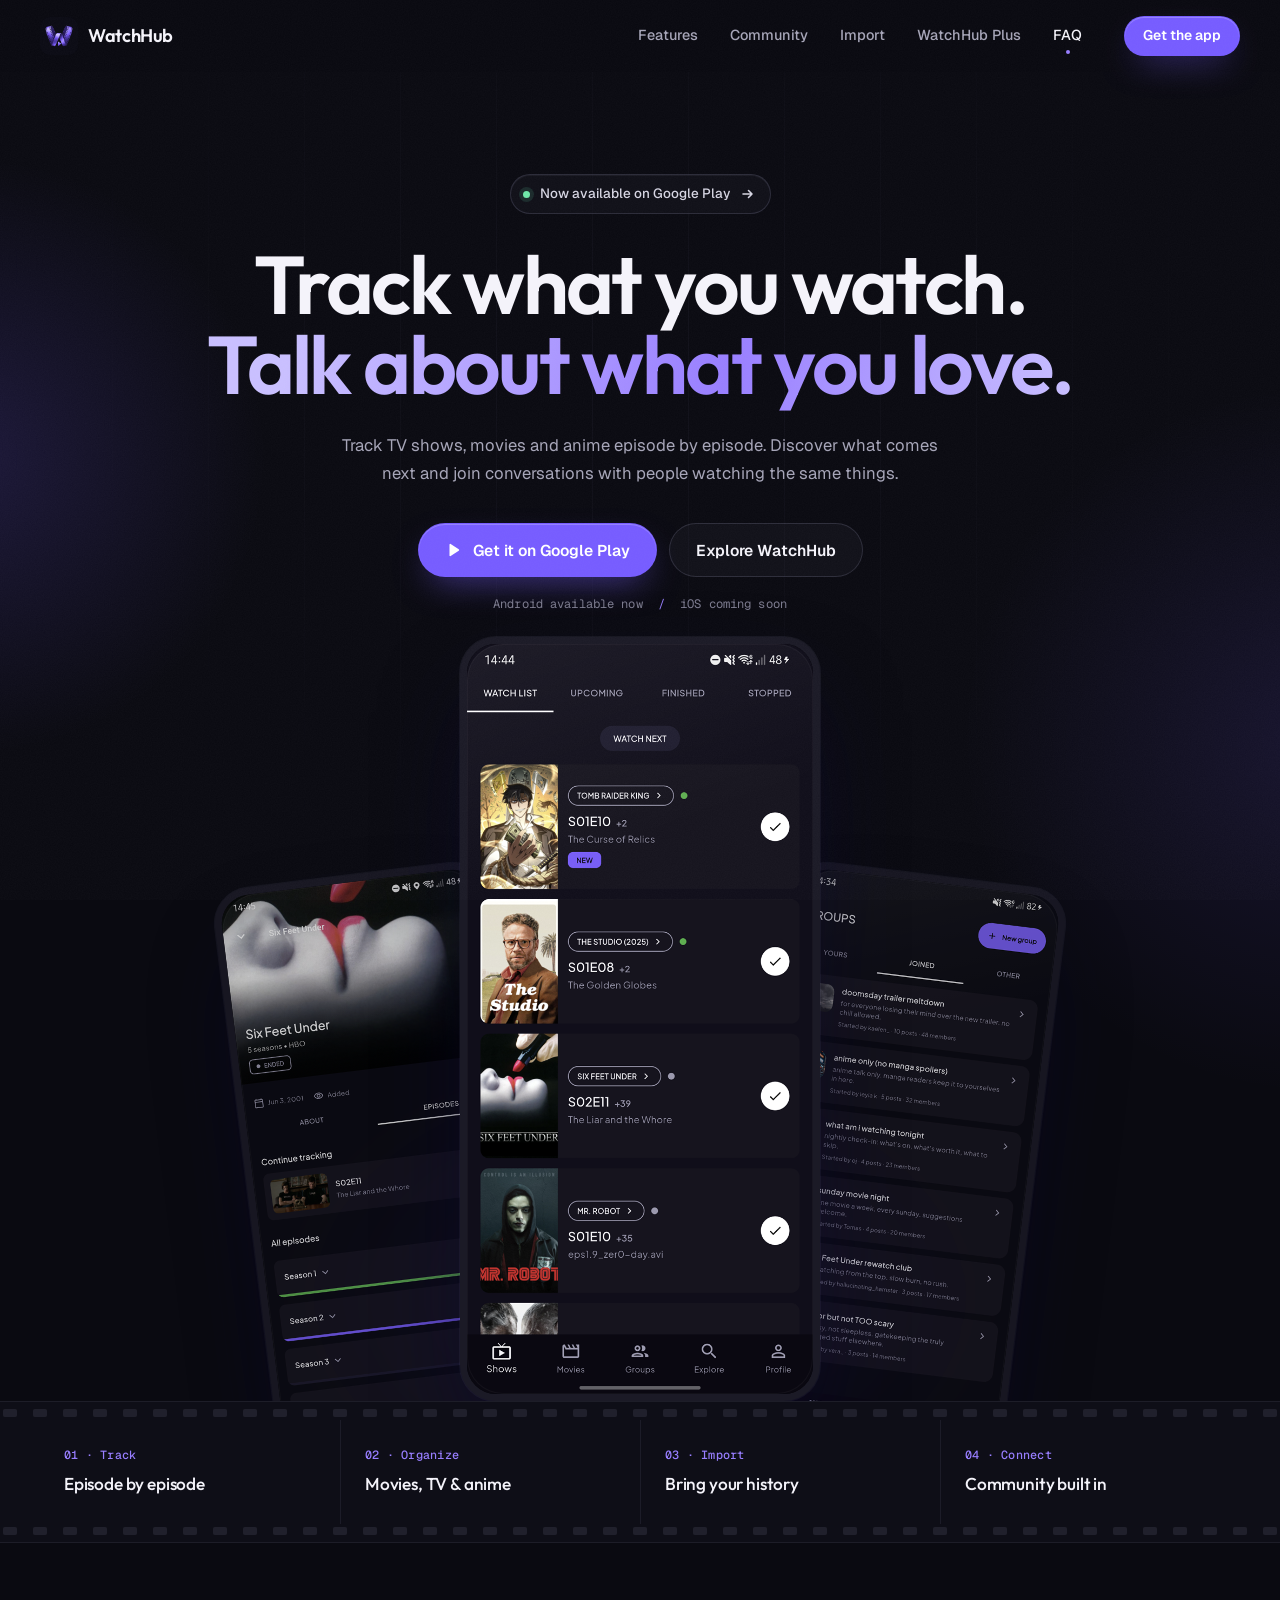
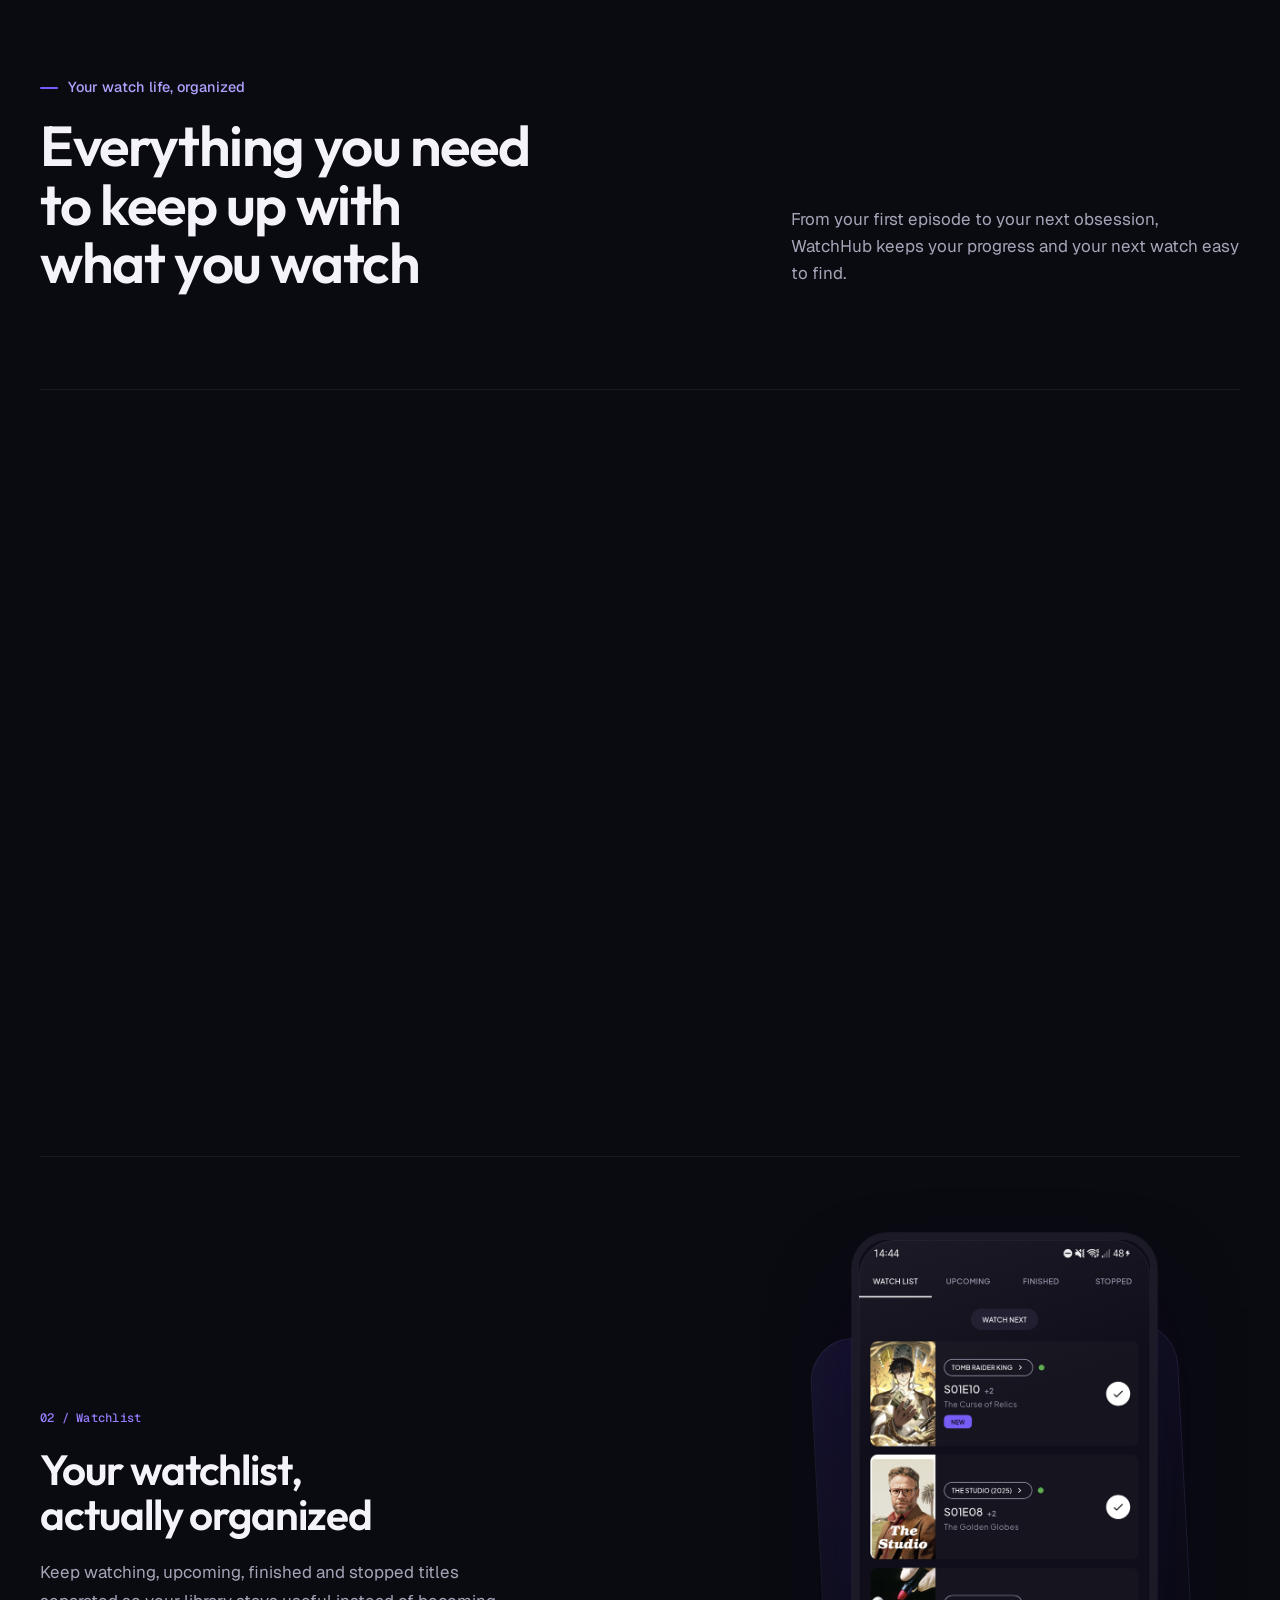
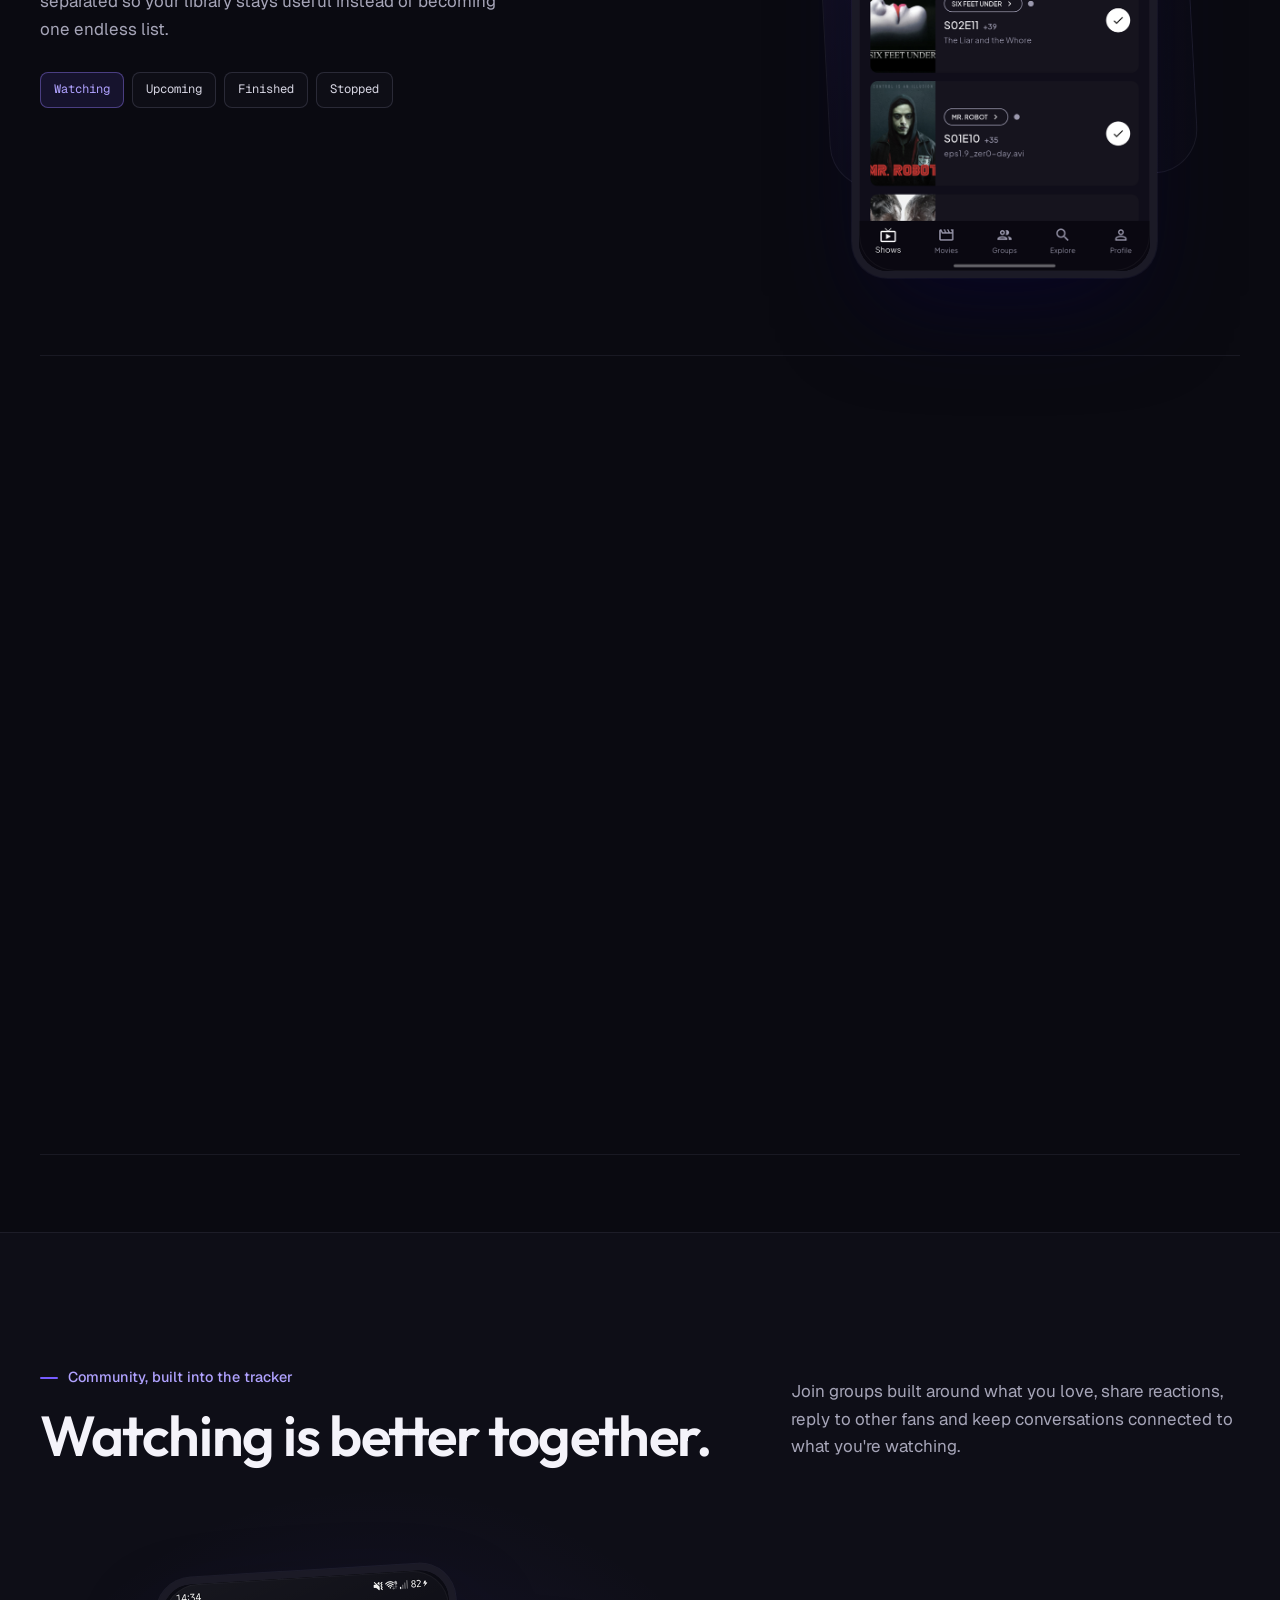
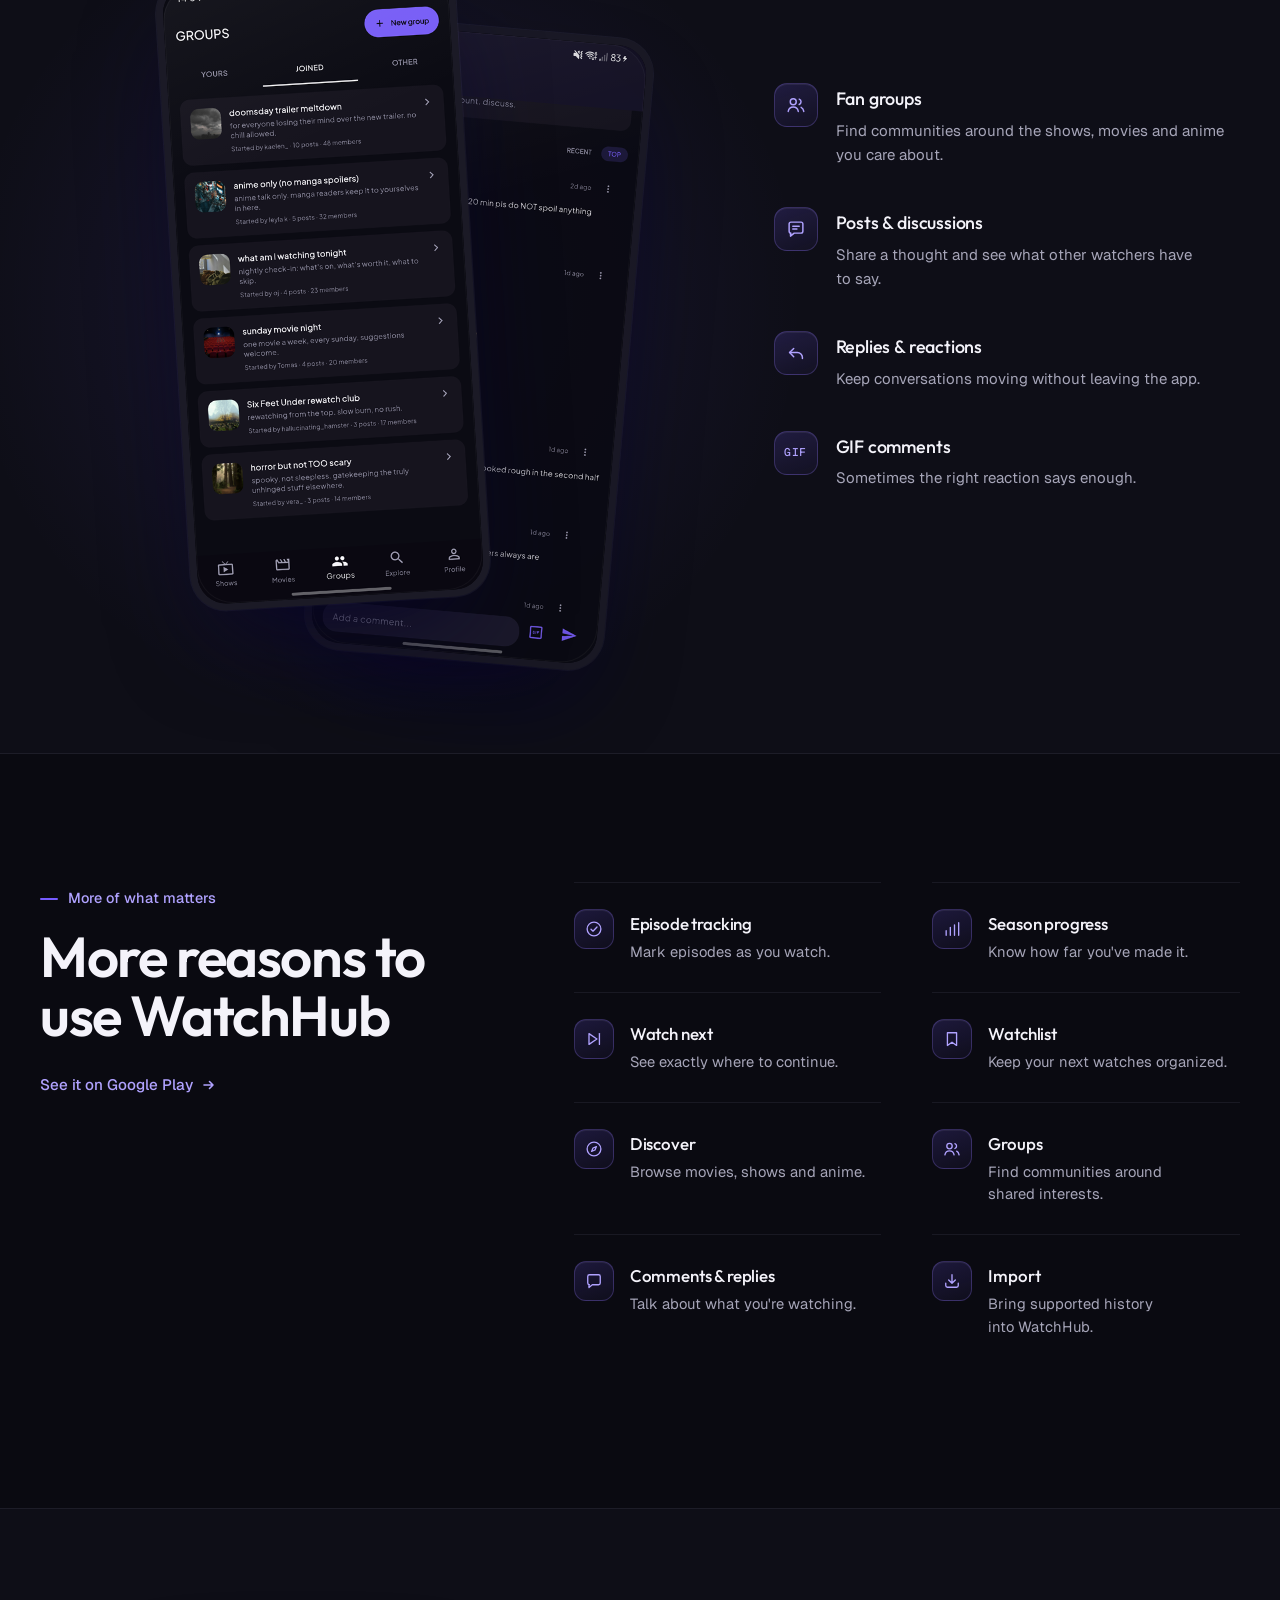
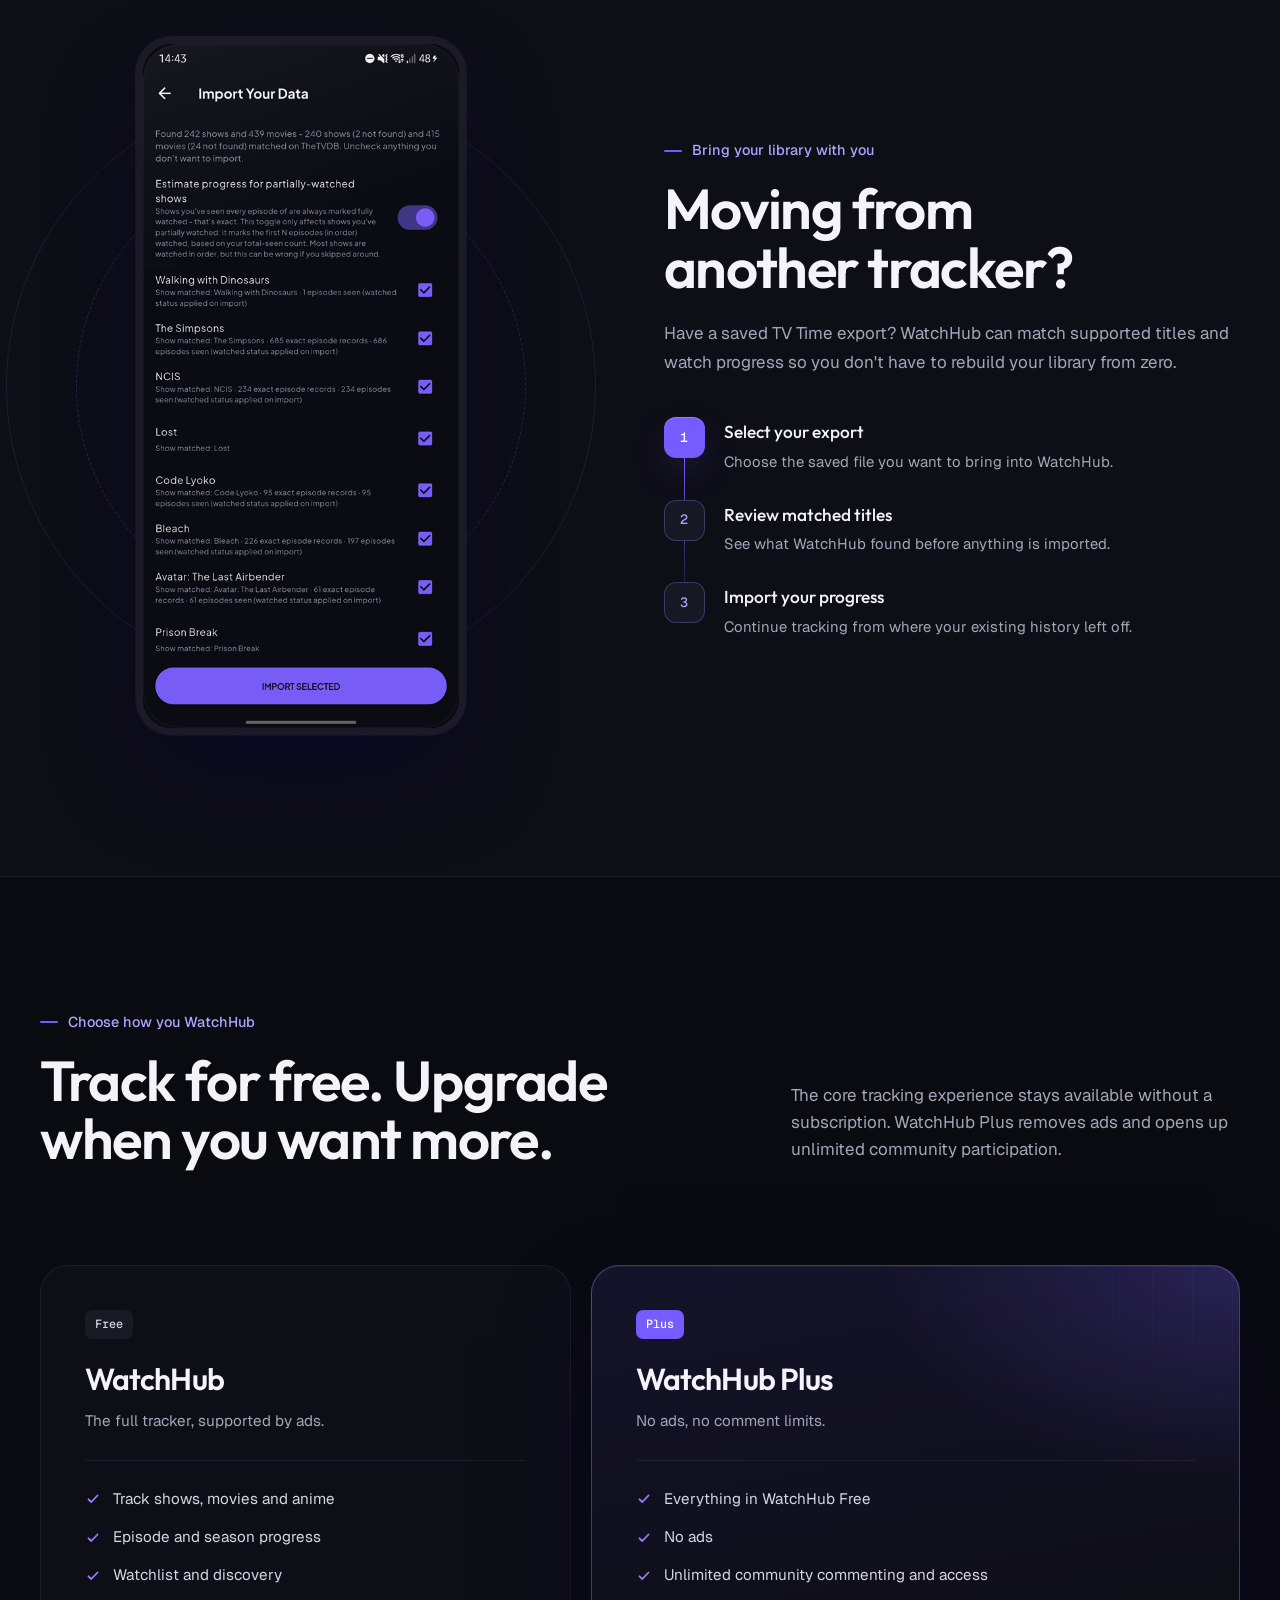
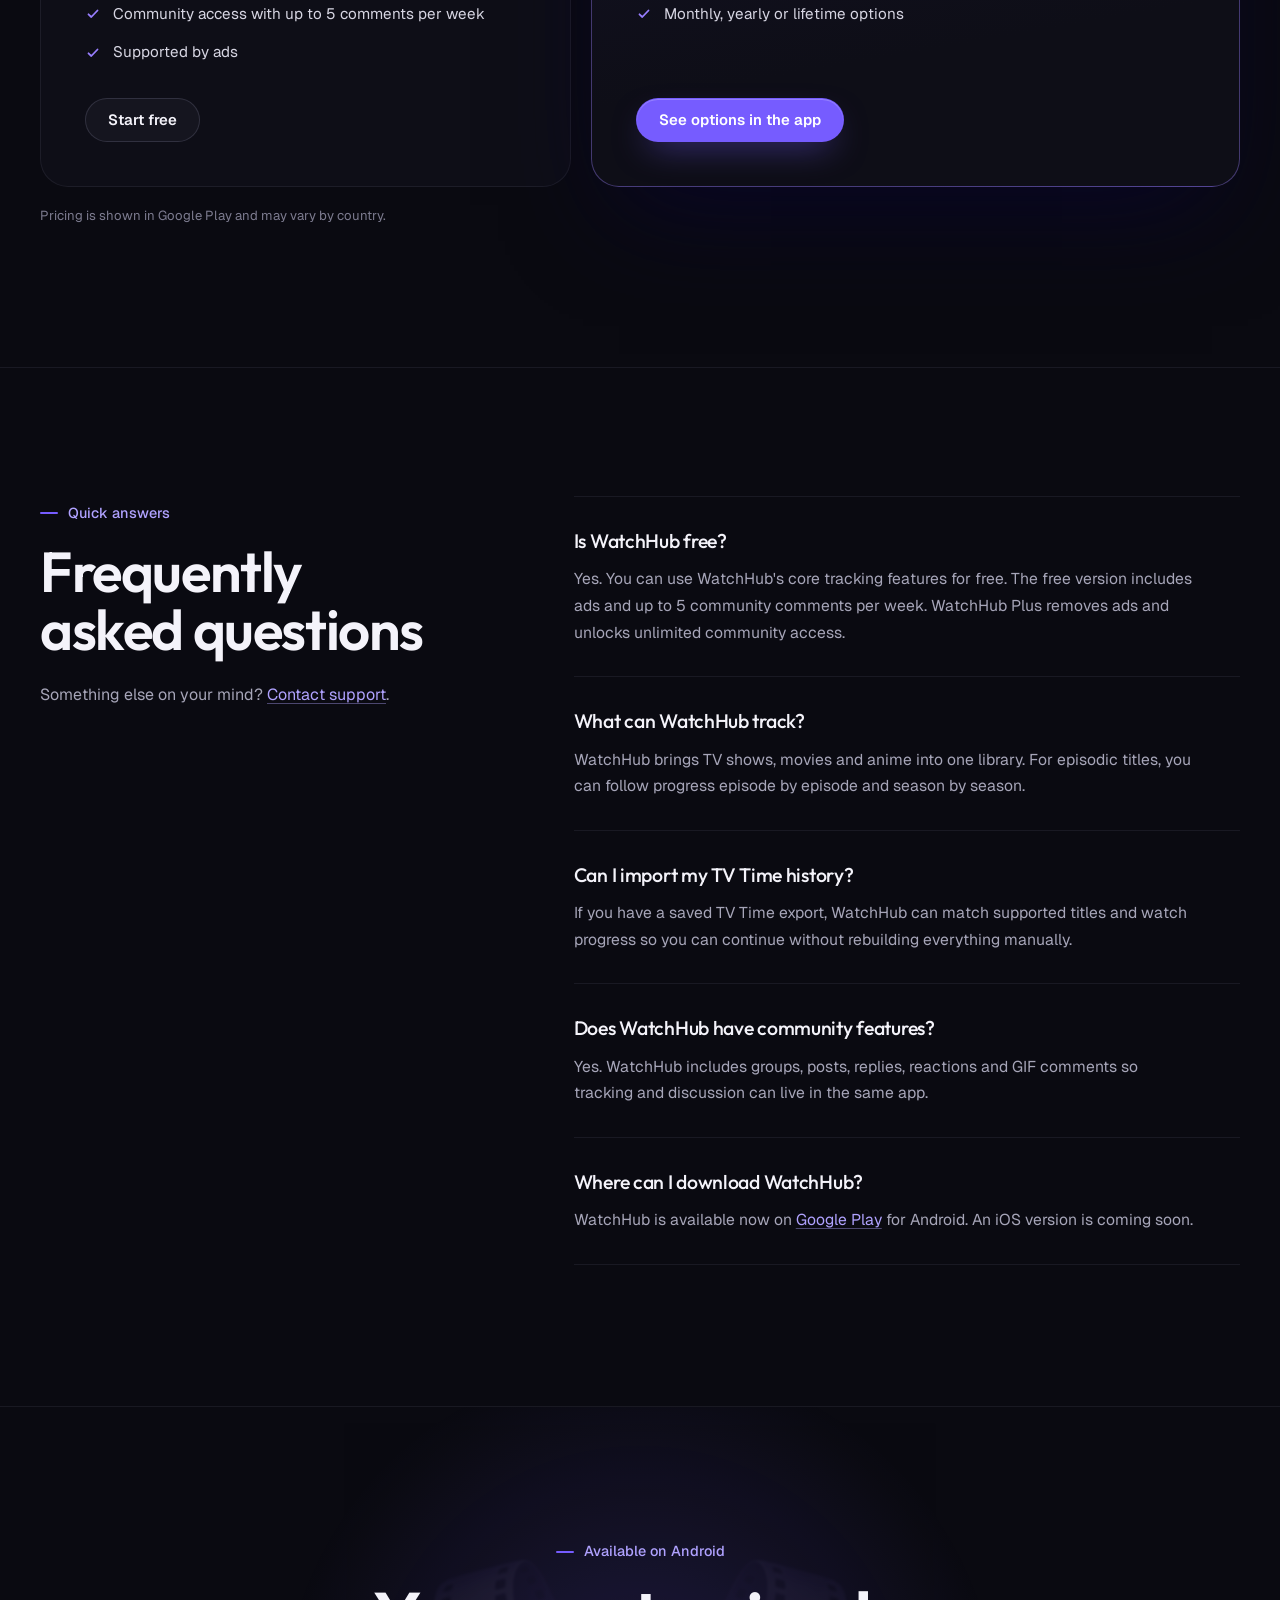
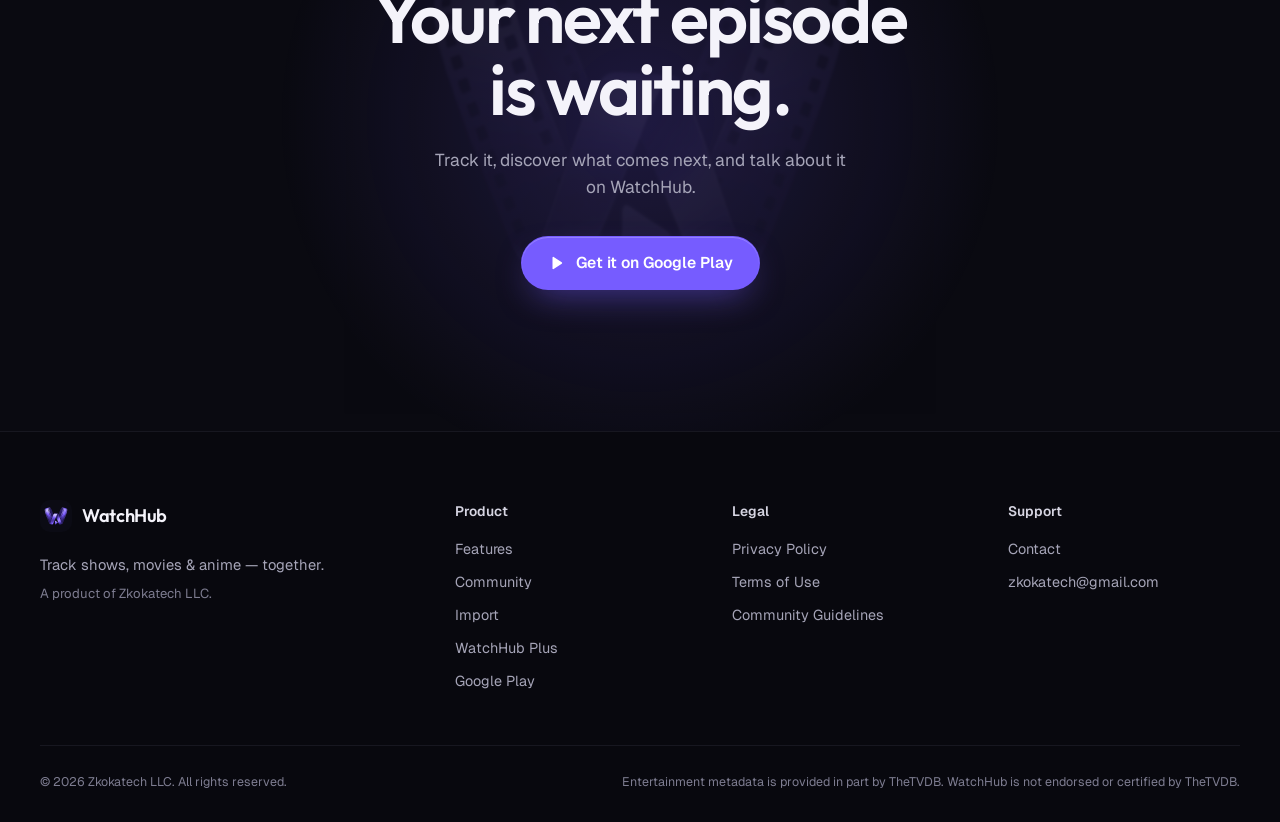
==== commit 4c0e2bde: "changes" ====
--- a/index.html
+++ b/index.html
@@ -22,6 +22,10 @@
 
 <link rel="icon" type="image/png" href="assets/icon_512.png">
 <link rel="apple-touch-icon" href="assets/icon_512.png">
+<script>document.documentElement.className += " js";</script>
+<link rel="preconnect" href="https://fonts.googleapis.com">
+<link rel="preconnect" href="https://fonts.gstatic.com" crossorigin>
+<link rel="stylesheet" href="https://fonts.googleapis.com/css2?family=Outfit:wght@400;500;600;700&family=Geist:wght@400;500;600&family=Geist+Mono:wght@500&display=swap">
 <link rel="stylesheet" href="style.css">
 
 <script type="application/ld+json">
@@ -81,19 +85,20 @@
   <section class="hero" aria-labelledby="hero-title">
     <div class="hero-ambient ambient-a" aria-hidden="true"></div>
     <div class="hero-ambient ambient-b" aria-hidden="true"></div>
+    <div class="hero-grid-lines" aria-hidden="true"></div>
 
     <div class="container hero-inner">
       <div class="hero-copy">
-        <a class="availability-pill" href="https://play.google.com/store/apps/details?id=com.watchhub.zkokatech" target="_blank" rel="noopener noreferrer">
+        <a class="availability-pill" href="https://play.google.com/store/apps/details?id=com.watchhub.zkokatech" target="_blank" rel="noopener noreferrer" data-reveal>
           <span class="availability-dot" aria-hidden="true"></span>
           Now available on Google Play
-          <span aria-hidden="true">→</span>
+          <svg class="pill-arrow" viewBox="0 0 16 16" aria-hidden="true"><path d="M3 8h9M8.5 4.5 12 8l-3.5 3.5"/></svg>
         </a>
 
-        <h1 id="hero-title">Track what you watch.<br><span>Talk about what you love.</span></h1>
-        <p class="hero-sub">Track TV shows, movies and anime episode by episode. Discover what comes next and join conversations with people watching the same things.</p>
-
-        <div class="hero-actions">
+        <h1 id="hero-title" data-reveal>Track what you watch.<br><span>Talk about what you love.</span></h1>
+        <p class="hero-sub" data-reveal>Track TV shows, movies and anime episode by episode. Discover what comes next and join conversations with people watching the same things.</p>
+
+        <div class="hero-actions" data-reveal>
           <a class="btn btn-primary btn-lg play-cta" href="https://play.google.com/store/apps/details?id=com.watchhub.zkokatech" target="_blank" rel="noopener noreferrer">
             <svg viewBox="0 0 24 24" aria-hidden="true"><path d="M6 4.8v14.4a1 1 0 0 0 1.55.84l10.8-7.2a1 1 0 0 0 0-1.68L7.55 3.96A1 1 0 0 0 6 4.8Z"/></svg>
             <span>Get it on Google Play</span>
@@ -101,7 +106,7 @@
           <a href="#features" class="btn btn-secondary btn-lg">Explore WatchHub</a>
         </div>
 
-        <p class="platform-note">Android available now <span>•</span> iOS planned for later</p>
+        <p class="platform-note" data-reveal>Android available now <span aria-hidden="true">/</span> iOS coming soon</p>
       </div>
 
       <div class="hero-showcase" aria-label="WatchHub app preview">
@@ -131,19 +136,19 @@
   <section class="proof-strip" aria-label="WatchHub highlights">
     <div class="container proof-grid">
       <div class="proof-item">
-        <span class="proof-kicker">Track</span>
+        <span class="proof-kicker">01 · Track</span>
         <strong>Episode by episode</strong>
       </div>
       <div class="proof-item">
-        <span class="proof-kicker">Organize</span>
+        <span class="proof-kicker">02 · Organize</span>
         <strong>Movies, TV &amp; anime</strong>
       </div>
       <div class="proof-item">
-        <span class="proof-kicker">Import</span>
+        <span class="proof-kicker">03 · Import</span>
         <strong>Bring your history</strong>
       </div>
       <div class="proof-item">
-        <span class="proof-kicker">Connect</span>
+        <span class="proof-kicker">04 · Connect</span>
         <strong>Community built in</strong>
       </div>
     </div>
@@ -151,16 +156,18 @@
 
   <section id="features" class="features section-shell">
     <div class="container">
-      <div class="section-intro">
-        <p class="eyebrow">Your watch life, organized</p>
-        <h2>Everything you need to keep up with what you watch</h2>
+      <div class="section-intro split-intro" data-reveal>
+        <div>
+          <p class="eyebrow">Your watch life, organized</p>
+          <h2>Everything you need to keep up with what you watch</h2>
+        </div>
         <p>From your first episode to your next obsession, WatchHub keeps your progress and your next watch easy to find.</p>
       </div>
 
       <article class="feature-row feature-progress">
-        <div class="feature-visual visual-progress">
-          <div class="mini-label label-a" aria-hidden="true">Season progress</div>
-          <div class="mini-label label-b" aria-hidden="true">Next episode</div>
+        <div class="feature-visual visual-progress" data-reveal>
+          <div class="mini-label label-a" aria-hidden="true"><span class="mini-dot"></span>Season progress</div>
+          <div class="mini-label label-b" aria-hidden="true"><span class="mini-dot"></span>Next episode</div>
           <div class="device-frame feature-phone feature-phone-back">
             <img src="assets/05_episode_watched_marking_playstore.png" alt="WatchHub episode list with watched episodes marked" width="480" height="1040" loading="lazy" decoding="async">
           </div>
@@ -168,8 +175,8 @@
             <img src="assets/04_show_details_season_progress_playstore.png" alt="WatchHub show details showing continue tracking and season progress" width="480" height="1040" loading="lazy" decoding="async">
           </div>
         </div>
-        <div class="feature-copy">
-          <span class="feature-number">01</span>
+        <div class="feature-copy" data-reveal>
+          <span class="feature-number">01 / Progress</span>
           <h3>Never lose your place</h3>
           <p>Follow every season and episode, see exactly where you stopped, and jump straight back into what you're watching.</p>
           <ul class="feature-bullets">
@@ -181,21 +188,27 @@
       </article>
 
       <article class="feature-row feature-reverse">
-        <div class="feature-visual visual-single">
+        <div class="feature-visual visual-single" data-reveal>
           <div class="visual-surface" aria-hidden="true"></div>
           <div class="device-frame feature-phone-single">
             <img src="assets/01_watchlist_playstore.png" alt="WatchHub watchlist separated into watching, upcoming, finished and stopped titles" width="640" height="1387" loading="lazy" decoding="async">
           </div>
         </div>
-        <div class="feature-copy">
-          <span class="feature-number">02</span>
+        <div class="feature-copy" data-reveal>
+          <span class="feature-number">02 / Watchlist</span>
           <h3>Your watchlist, actually organized</h3>
           <p>Keep watching, upcoming, finished and stopped titles separated so your library stays useful instead of becoming one endless list.</p>
+          <ul class="feature-tags" aria-label="Watchlist sections">
+            <li>Watching</li>
+            <li>Upcoming</li>
+            <li>Finished</li>
+            <li>Stopped</li>
+          </ul>
         </div>
       </article>
 
       <article class="feature-row">
-        <div class="feature-visual visual-discover">
+        <div class="feature-visual visual-discover" data-reveal>
           <div class="discover-grid" aria-hidden="true">
             <span></span><span></span><span></span><span></span><span></span><span></span>
           </div>
@@ -203,8 +216,8 @@
             <img src="assets/02_explore_discover_playstore.png" alt="WatchHub discover screen for browsing movies, TV shows and anime" width="480" height="1040" loading="lazy" decoding="async">
           </div>
         </div>
-        <div class="feature-copy">
-          <span class="feature-number">03</span>
+        <div class="feature-copy" data-reveal>
+          <span class="feature-number">03 / Discover</span>
           <h3>Discover something worth watching</h3>
           <p>Browse movies, TV shows and anime, then keep the titles that catch your attention close at hand.</p>
         </div>
@@ -215,14 +228,16 @@
   <section id="community" class="community section-shell">
     <div class="community-glow" aria-hidden="true"></div>
     <div class="container">
-      <div class="section-intro section-intro-light">
-        <p class="eyebrow">Community, built into the tracker</p>
-        <h2>Watching is better together.</h2>
+      <div class="section-intro split-intro" data-reveal>
+        <div>
+          <p class="eyebrow">Community, built into the tracker</p>
+          <h2>Watching is better together.</h2>
+        </div>
         <p>Join groups built around what you love, share reactions, reply to other fans and keep conversations connected to what you're watching.</p>
       </div>
 
       <div class="community-stage">
-        <div class="community-phones">
+        <div class="community-phones" data-reveal>
           <div class="device-frame community-phone community-phone-a">
             <img src="assets/06_groups_list_joined_playstore.png" alt="WatchHub groups screen showing joined fan communities" width="480" height="1040" loading="lazy" decoding="async">
           </div>
@@ -232,20 +247,20 @@
         </div>
 
         <div class="community-points">
-          <div class="community-point">
-            <span class="point-icon" aria-hidden="true">01</span>
+          <div class="community-point" data-reveal>
+            <span class="point-icon" aria-hidden="true"><svg viewBox="0 0 24 24"><circle cx="9" cy="8.5" r="3.25"/><path d="M3.5 19c.6-3 2.8-4.75 5.5-4.75S13.9 16 14.5 19"/><path d="M15.5 5.6a3.1 3.1 0 0 1 0 5.8M17.6 14.6c1.5.7 2.5 2.2 2.9 4.4"/></svg></span>
             <div><h3>Fan groups</h3><p>Find communities around the shows, movies and anime you care about.</p></div>
           </div>
-          <div class="community-point">
-            <span class="point-icon" aria-hidden="true">02</span>
+          <div class="community-point" data-reveal>
+            <span class="point-icon" aria-hidden="true"><svg viewBox="0 0 24 24"><path d="M4.5 6.5a2 2 0 0 1 2-2h11a2 2 0 0 1 2 2v8a2 2 0 0 1-2 2H10l-4 3.25V16.5H6.5a2 2 0 0 1-2-2Z"/><path d="M8.5 9h7M8.5 12h4.5"/></svg></span>
             <div><h3>Posts &amp; discussions</h3><p>Share a thought and see what other watchers have to say.</p></div>
           </div>
-          <div class="community-point">
-            <span class="point-icon" aria-hidden="true">03</span>
+          <div class="community-point" data-reveal>
+            <span class="point-icon" aria-hidden="true"><svg viewBox="0 0 24 24"><path d="M9.5 7 5 11.5 9.5 16"/><path d="M5 11.5h8.5a5.5 5.5 0 0 1 5.5 5.5v1"/></svg></span>
             <div><h3>Replies &amp; reactions</h3><p>Keep conversations moving without leaving the app.</p></div>
           </div>
-          <div class="community-point">
-            <span class="point-icon" aria-hidden="true">04</span>
+          <div class="community-point" data-reveal>
+            <span class="point-icon point-icon-text" aria-hidden="true">GIF</span>
             <div><h3>GIF comments</h3><p>Sometimes the right reaction says enough.</p></div>
           </div>
         </div>
@@ -253,29 +268,30 @@
     </div>
   </section>
 
-  <section class="reasons section-shell">
-    <div class="container">
-      <div class="section-intro compact-intro">
+  <section class="reasons section-shell" aria-labelledby="reasons-title">
+    <div class="container reasons-layout">
+      <div class="reasons-intro" data-reveal>
         <p class="eyebrow">More of what matters</p>
-        <h2>More reasons to use WatchHub</h2>
-      </div>
-
-      <div class="reasons-grid">
-        <article><span class="reason-icon" aria-hidden="true">✓</span><h3>Episode tracking</h3><p>Mark episodes as you watch.</p></article>
-        <article><span class="reason-icon" aria-hidden="true">↗</span><h3>Season progress</h3><p>Know how far you've made it.</p></article>
-        <article><span class="reason-icon" aria-hidden="true">▶</span><h3>Watch next</h3><p>See exactly where to continue.</p></article>
-        <article><span class="reason-icon" aria-hidden="true">＋</span><h3>Watchlist</h3><p>Keep your next watches organized.</p></article>
-        <article><span class="reason-icon" aria-hidden="true">⌕</span><h3>Discover</h3><p>Browse movies, shows and anime.</p></article>
-        <article><span class="reason-icon" aria-hidden="true">◉</span><h3>Groups</h3><p>Find communities around shared interests.</p></article>
-        <article><span class="reason-icon" aria-hidden="true">↩</span><h3>Comments &amp; replies</h3><p>Talk about what you're watching.</p></article>
-        <article><span class="reason-icon" aria-hidden="true">⇣</span><h3>Import</h3><p>Bring supported history into WatchHub.</p></article>
-      </div>
+        <h2 id="reasons-title">More reasons to use WatchHub</h2>
+        <a class="text-link" href="https://play.google.com/store/apps/details?id=com.watchhub.zkokatech" target="_blank" rel="noopener noreferrer">See it on Google Play <svg viewBox="0 0 16 16" aria-hidden="true"><path d="M3 8h9M8.5 4.5 12 8l-3.5 3.5"/></svg></a>
+      </div>
+
+      <ul class="reasons-list">
+        <li data-reveal><span class="reason-icon" aria-hidden="true"><svg viewBox="0 0 24 24"><circle cx="12" cy="12" r="8.25"/><path d="m8.4 12.2 2.4 2.4 4.8-5"/></svg></span><div><h3>Episode tracking</h3><p>Mark episodes as you watch.</p></div></li>
+        <li data-reveal><span class="reason-icon" aria-hidden="true"><svg viewBox="0 0 24 24"><path d="M5 19.5V14M10 19.5V10M15 19.5V7M20 19.5V4.5"/></svg></span><div><h3>Season progress</h3><p>Know how far you've made it.</p></div></li>
+        <li data-reveal><span class="reason-icon" aria-hidden="true"><svg viewBox="0 0 24 24"><path d="M6 5.5v13l9.5-6.5Z"/><path d="M18.5 5.5v13"/></svg></span><div><h3>Watch next</h3><p>See exactly where to continue.</p></div></li>
+        <li data-reveal><span class="reason-icon" aria-hidden="true"><svg viewBox="0 0 24 24"><path d="M6.5 4.5h11v15.25L12 15.9l-5.5 3.85Z"/></svg></span><div><h3>Watchlist</h3><p>Keep your next watches organized.</p></div></li>
+        <li data-reveal><span class="reason-icon" aria-hidden="true"><svg viewBox="0 0 24 24"><circle cx="12" cy="12" r="8.25"/><path d="m14.9 9.1-1.7 4.1-4.1 1.7 1.7-4.1Z"/></svg></span><div><h3>Discover</h3><p>Browse movies, shows and anime.</p></div></li>
+        <li data-reveal><span class="reason-icon" aria-hidden="true"><svg viewBox="0 0 24 24"><circle cx="9" cy="8.5" r="3.25"/><path d="M3.5 19c.6-3 2.8-4.75 5.5-4.75S13.9 16 14.5 19"/><path d="M15.5 5.6a3.1 3.1 0 0 1 0 5.8M17.6 14.6c1.5.7 2.5 2.2 2.9 4.4"/></svg></span><div><h3>Groups</h3><p>Find communities around shared interests.</p></div></li>
+        <li data-reveal><span class="reason-icon" aria-hidden="true"><svg viewBox="0 0 24 24"><path d="M4.5 6.5a2 2 0 0 1 2-2h11a2 2 0 0 1 2 2v8a2 2 0 0 1-2 2H10l-4 3.25V16.5H6.5a2 2 0 0 1-2-2Z"/></svg></span><div><h3>Comments &amp; replies</h3><p>Talk about what you're watching.</p></div></li>
+        <li data-reveal><span class="reason-icon" aria-hidden="true"><svg viewBox="0 0 24 24"><path d="M12 4.5v10M8 10.75l4 4 4-4"/><path d="M4.5 14.5v3a2 2 0 0 0 2 2h11a2 2 0 0 0 2-2v-3"/></svg></span><div><h3>Import</h3><p>Bring supported history into WatchHub.</p></div></li>
+      </ul>
     </div>
   </section>
 
   <section id="import" class="import-section section-shell">
     <div class="container import-grid">
-      <div class="import-visual">
+      <div class="import-visual" data-reveal>
         <div class="import-orbit orbit-a" aria-hidden="true"></div>
         <div class="import-orbit orbit-b" aria-hidden="true"></div>
         <div class="device-frame import-phone">
@@ -283,7 +299,7 @@
         </div>
       </div>
 
-      <div class="import-copy">
+      <div class="import-copy" data-reveal>
         <p class="eyebrow">Bring your library with you</p>
         <h2>Moving from another tracker?</h2>
         <p class="import-lead">Have a saved TV Time export? WatchHub can match supported titles and watch progress so you don't have to rebuild your library from zero.</p>
@@ -299,17 +315,20 @@
 
   <section id="plus" class="plus-section section-shell">
     <div class="container">
-      <div class="section-intro">
-        <p class="eyebrow">Choose how you WatchHub</p>
-        <h2>Track for free. Upgrade when you want more.</h2>
+      <div class="section-intro split-intro" data-reveal>
+        <div>
+          <p class="eyebrow">Choose how you WatchHub</p>
+          <h2>Track for free. Upgrade when you want more.</h2>
+        </div>
         <p>The core tracking experience stays available without a subscription. WatchHub Plus removes ads and opens up unlimited community participation.</p>
       </div>
 
       <div class="plan-grid">
-        <article class="plan-card">
+        <article class="plan-card" data-reveal>
           <div class="plan-heading">
             <span class="plan-label">Free</span>
             <h3>WatchHub</h3>
+            <p class="plan-summary">The full tracker, supported by ads.</p>
           </div>
           <ul>
             <li>Track shows, movies and anime</li>
@@ -318,13 +337,15 @@
             <li>Community access with up to 5 comments per week</li>
             <li>Supported by ads</li>
           </ul>
+          <a class="btn btn-secondary plan-cta" href="https://play.google.com/store/apps/details?id=com.watchhub.zkokatech" target="_blank" rel="noopener noreferrer">Start free</a>
         </article>
 
-        <article class="plan-card plan-card-plus">
+        <article class="plan-card plan-card-plus" data-reveal>
           <div class="plan-accent" aria-hidden="true"></div>
           <div class="plan-heading">
             <span class="plan-label">Plus</span>
             <h3>WatchHub Plus</h3>
+            <p class="plan-summary">No ads, no comment limits.</p>
           </div>
           <ul>
             <li>Everything in WatchHub Free</li>
@@ -332,53 +353,50 @@
             <li>Unlimited community commenting and access</li>
             <li>Monthly, yearly or lifetime options</li>
           </ul>
-          <a class="btn btn-primary" href="https://play.google.com/store/apps/details?id=com.watchhub.zkokatech" target="_blank" rel="noopener noreferrer">See options in the app</a>
+          <a class="btn btn-primary plan-cta" href="https://play.google.com/store/apps/details?id=com.watchhub.zkokatech" target="_blank" rel="noopener noreferrer">See options in the app</a>
         </article>
       </div>
       <p class="pricing-note">Pricing is shown in Google Play and may vary by country.</p>
     </div>
   </section>
 
-  <section id="faq" class="faq section-shell">
-    <div class="container faq-container">
-      <div class="section-intro compact-intro">
+  <section id="faq" class="faq section-shell" aria-labelledby="faq-title">
+    <div class="container faq-layout">
+      <div class="faq-intro" data-reveal>
         <p class="eyebrow">Quick answers</p>
-        <h2>Frequently asked questions</h2>
-      </div>
-
-      <div class="accordion">
-        <div class="accordion-item">
-          <h3><button type="button" id="faq-q1" class="accordion-trigger" aria-expanded="false" aria-controls="faq-panel-1"><span>Is WatchHub free?</span><span class="accordion-icon" aria-hidden="true"></span></button></h3>
-          <div id="faq-panel-1" class="accordion-panel" role="region" aria-labelledby="faq-q1"><div class="accordion-panel-inner"><p>Yes. You can use WatchHub's core tracking features for free. The free version includes ads and up to 5 community comments per week. WatchHub Plus removes ads and unlocks unlimited community access.</p></div></div>
-        </div>
-
-        <div class="accordion-item">
-          <h3><button type="button" id="faq-q2" class="accordion-trigger" aria-expanded="false" aria-controls="faq-panel-2"><span>What can WatchHub track?</span><span class="accordion-icon" aria-hidden="true"></span></button></h3>
-          <div id="faq-panel-2" class="accordion-panel" role="region" aria-labelledby="faq-q2"><div class="accordion-panel-inner"><p>WatchHub brings TV shows, movies and anime into one library. For episodic titles, you can follow progress episode by episode and season by season.</p></div></div>
-        </div>
-
-        <div class="accordion-item">
-          <h3><button type="button" id="faq-q3" class="accordion-trigger" aria-expanded="false" aria-controls="faq-panel-3"><span>Can I import my TV Time history?</span><span class="accordion-icon" aria-hidden="true"></span></button></h3>
-          <div id="faq-panel-3" class="accordion-panel" role="region" aria-labelledby="faq-q3"><div class="accordion-panel-inner"><p>If you have a saved TV Time export, WatchHub can match supported titles and watch progress so you can continue without rebuilding everything manually.</p></div></div>
-        </div>
-
-        <div class="accordion-item">
-          <h3><button type="button" id="faq-q4" class="accordion-trigger" aria-expanded="false" aria-controls="faq-panel-4"><span>Does WatchHub have community features?</span><span class="accordion-icon" aria-hidden="true"></span></button></h3>
-          <div id="faq-panel-4" class="accordion-panel" role="region" aria-labelledby="faq-q4"><div class="accordion-panel-inner"><p>Yes. WatchHub includes groups, posts, replies, reactions and GIF comments so tracking and discussion can live in the same app.</p></div></div>
-        </div>
-
-        <div class="accordion-item">
-          <h3><button type="button" id="faq-q5" class="accordion-trigger" aria-expanded="false" aria-controls="faq-panel-5"><span>Where can I download WatchHub?</span><span class="accordion-icon" aria-hidden="true"></span></button></h3>
-          <div id="faq-panel-5" class="accordion-panel" role="region" aria-labelledby="faq-q5"><div class="accordion-panel-inner"><p>WatchHub is available now on Google Play for Android. An iOS version is planned for later.</p></div></div>
-        </div>
-      </div>
+        <h2 id="faq-title">Frequently asked questions</h2>
+        <p>Something else on your mind? <a class="inline-link" href="contact.html">Contact support</a>.</p>
+      </div>
+
+      <dl class="faq-list">
+        <div class="faq-item" data-reveal>
+          <dt>Is WatchHub free?</dt>
+          <dd>Yes. You can use WatchHub's core tracking features for free. The free version includes ads and up to 5 community comments per week. WatchHub Plus removes ads and unlocks unlimited community access.</dd>
+        </div>
+        <div class="faq-item" data-reveal>
+          <dt>What can WatchHub track?</dt>
+          <dd>WatchHub brings TV shows, movies and anime into one library. For episodic titles, you can follow progress episode by episode and season by season.</dd>
+        </div>
+        <div class="faq-item" data-reveal>
+          <dt>Can I import my TV Time history?</dt>
+          <dd>If you have a saved TV Time export, WatchHub can match supported titles and watch progress so you can continue without rebuilding everything manually.</dd>
+        </div>
+        <div class="faq-item" data-reveal>
+          <dt>Does WatchHub have community features?</dt>
+          <dd>Yes. WatchHub includes groups, posts, replies, reactions and GIF comments so tracking and discussion can live in the same app.</dd>
+        </div>
+        <div class="faq-item" data-reveal>
+          <dt>Where can I download WatchHub?</dt>
+          <dd>WatchHub is available now on <a class="inline-link" href="https://play.google.com/store/apps/details?id=com.watchhub.zkokatech" target="_blank" rel="noopener noreferrer">Google Play</a> for Android. An iOS version is coming soon.</dd>
+        </div>
+      </dl>
     </div>
   </section>
 
   <section class="final-cta section-shell">
     <div class="final-cta-glow" aria-hidden="true"></div>
     <img src="assets/icon_512.png" alt="" class="final-cta-mark" loading="lazy" decoding="async" aria-hidden="true">
-    <div class="container final-cta-inner">
+    <div class="container final-cta-inner" data-reveal>
       <p class="eyebrow">Available on Android</p>
       <h2>Your next episode is waiting.</h2>
       <p>Track it, discover what comes next, and talk about it on WatchHub.</p>
--- a/style.css
+++ b/style.css
@@ -2,26 +2,55 @@
 *, *::before, *::after { box-sizing: border-box; }
 
 :root {
+  /* Brand palette (matches the app) */
   --bg: #0a0a11;
-  --bg-soft: #101019;
+  --bg-raised: #0e0e17;
   --surface: #14141f;
   --surface-2: #181824;
   --surface-3: #1d1d2b;
   --accent: #765cff;
   --accent-2: #987eff;
-  --text: #f7f7fb;
-  --muted: #aaa9bb;
-  --muted-2: #818093;
-  --border: rgba(255, 255, 255, 0.085);
-  --border-strong: rgba(255, 255, 255, 0.14);
+  --accent-soft: #b0a2ff;
+  --text: #f4f3fa;
+  --text-2: #d6d5e2;
+  --muted: #a6a5b8;
+  --muted-2: #7d7c90;
+  --border: rgba(214, 210, 255, 0.075);
+  --border-strong: rgba(214, 210, 255, 0.14);
   --success: #6ee7a8;
+
+  /* Tinted shadows — navy/violet, never pure black */
+  --shadow-sm: 0 8px 24px -10px rgba(6, 4, 28, 0.7);
+  --shadow-md: 0 22px 50px -18px rgba(6, 4, 28, 0.85);
+  --shadow-lg: 0 46px 100px -28px rgba(8, 5, 40, 0.95);
+  --shadow-accent: 0 14px 34px -12px rgba(118, 92, 255, 0.55);
+
+  /* Type */
+  --font-display: "Outfit", ui-sans-serif, system-ui, -apple-system, "Segoe UI", Roboto, sans-serif;
+  --font-body: "Geist", ui-sans-serif, system-ui, -apple-system, "Segoe UI", Roboto, sans-serif;
+  --font-mono: "Geist Mono", ui-monospace, SFMono-Regular, Menlo, monospace;
+
+  /* Layout */
   --header-h: 72px;
   --container: 1200px;
-  --radius: 26px;
+  --radius-lg: 28px;
+  --radius-md: 18px;
+  --radius-sm: 11px;
+
+  /* Motion */
+  --ease-out: cubic-bezier(.2, .8, .2, 1);
+  --ease-spring: cubic-bezier(.34, 1.4, .64, 1);
+
+  /* Z-index scale */
+  --z-raised: 2;
+  --z-header: 100;
+  --z-grain: 150;
+  --z-skip: 200;
 }
 
 html {
   scroll-behavior: smooth;
+  scroll-padding-top: var(--header-h);
   background: var(--bg);
 }
 
@@ -30,21 +59,36 @@
   overflow-x: hidden;
   color: var(--text);
   background:
-    radial-gradient(circle at 50% -10%, rgba(118, 92, 255, 0.10), transparent 33rem),
+    radial-gradient(ellipse 60rem 34rem at 50% -8%, rgba(118, 92, 255, 0.13), transparent 70%),
     var(--bg);
-  font-family: Inter, ui-sans-serif, -apple-system, BlinkMacSystemFont, "Segoe UI", Roboto, Helvetica, Arial, sans-serif;
-  line-height: 1.55;
+  font-family: var(--font-body);
+  font-size: 1rem;
+  line-height: 1.6;
   -webkit-font-smoothing: antialiased;
+  -moz-osx-font-smoothing: grayscale;
   text-rendering: optimizeLegibility;
+}
+
+/* Film-grain overlay — breaks digital flatness */
+body::after {
+  content: "";
+  position: fixed;
+  inset: 0;
+  z-index: var(--z-grain);
+  pointer-events: none;
+  opacity: .05;
+  background-image: url("data:image/svg+xml,%3Csvg xmlns='http://www.w3.org/2000/svg' width='180' height='180'%3E%3Cfilter id='n'%3E%3CfeTurbulence type='fractalNoise' baseFrequency='.85' numOctaves='3' stitchTiles='stitch'/%3E%3CfeColorMatrix values='0 0 0 0 1 0 0 0 0 1 0 0 0 0 1 0 0 0 .55 0'/%3E%3C/filter%3E%3Crect width='100%25' height='100%25' filter='url(%23n)'/%3E%3C/svg%3E");
 }
 
 img { max-width: 100%; display: block; }
 a { color: inherit; text-decoration: none; }
 button, input, textarea, select { font: inherit; }
-ul, ol { margin: 0; padding: 0; list-style: none; }
+ul, ol, dl, dd { margin: 0; padding: 0; list-style: none; }
 h1, h2, h3, p { margin: 0; }
-
-::selection { background: rgba(118, 92, 255, 0.35); color: #fff; }
+h1, h2, h3 { font-family: var(--font-display); font-weight: 600; text-wrap: balance; }
+p { text-wrap: pretty; }
+
+::selection { background: rgba(118, 92, 255, 0.38); color: #fff; }
 
 .container {
   width: min(100% - 40px, var(--container));
@@ -55,13 +99,13 @@
   position: fixed;
   left: 16px;
   top: -60px;
-  z-index: 1000;
+  z-index: var(--z-skip);
   padding: 10px 16px;
-  border-radius: 10px;
+  border-radius: var(--radius-sm);
   background: var(--accent);
   color: white;
-  font-weight: 700;
-  transition: top .18s ease;
+  font-weight: 600;
+  transition: top .2s var(--ease-out);
 }
 .skip-link:focus { top: 14px; }
 
@@ -69,18 +113,18 @@
 .site-header {
   position: sticky;
   inset: 0 0 auto 0;
-  z-index: 100;
+  z-index: var(--z-header);
   height: var(--header-h);
   border-bottom: 1px solid transparent;
-  background: rgba(10, 10, 17, 0.10);
-  transition: background-color .2s ease, border-color .2s ease, box-shadow .2s ease;
+  background: rgba(10, 10, 17, 0.08);
+  transition: background-color .3s var(--ease-out), border-color .3s var(--ease-out), box-shadow .3s var(--ease-out);
 }
 .site-header.is-scrolled {
-  background: rgba(10, 10, 17, 0.86);
+  background: rgba(10, 10, 17, 0.78);
   border-bottom-color: var(--border);
-  box-shadow: 0 10px 30px rgba(0,0,0,.22);
-  backdrop-filter: blur(16px) saturate(120%);
-  -webkit-backdrop-filter: blur(16px) saturate(120%);
+  box-shadow: var(--shadow-sm);
+  backdrop-filter: blur(18px) saturate(140%);
+  -webkit-backdrop-filter: blur(18px) saturate(140%);
 }
 .header-inner {
   height: 100%;
@@ -93,22 +137,43 @@
   align-items: center;
   gap: 10px;
   flex-shrink: 0;
+  border-radius: var(--radius-sm);
 }
 .brand-mark, .brand img { border-radius: 10px; }
-.brand-word { font-size: 1.06rem; font-weight: 800; letter-spacing: -.025em; }
+.brand-word {
+  font-family: var(--font-display);
+  font-size: 1.14rem;
+  font-weight: 600;
+  letter-spacing: -.02em;
+}
 .site-nav {
   margin-left: auto;
   display: flex;
   align-items: center;
-  gap: clamp(20px, 2.4vw, 34px);
+  gap: 4px;
 }
 .site-nav a {
+  position: relative;
+  padding: 8px 14px;
+  border-radius: 999px;
   color: var(--muted);
-  font-size: .92rem;
-  font-weight: 600;
-  transition: color .15s ease;
-}
-.site-nav a:hover, .site-nav a:focus-visible { color: var(--text); }
+  font-size: .9rem;
+  font-weight: 500;
+  transition: color .2s var(--ease-out), background-color .2s var(--ease-out);
+}
+.site-nav a:hover, .site-nav a:focus-visible { color: var(--text); background: rgba(214, 210, 255, .05); }
+.site-nav a.is-active { color: var(--text); }
+.site-nav a.is-active::after {
+  content: "";
+  position: absolute;
+  left: 50%;
+  bottom: 1px;
+  width: 4px;
+  height: 4px;
+  border-radius: 50%;
+  background: var(--accent-2);
+  transform: translateX(-50%);
+}
 .header-actions { display: flex; align-items: center; gap: 12px; }
 
 .nav-toggle {
@@ -116,7 +181,7 @@
   width: 42px;
   height: 42px;
   padding: 0;
-  border: 1px solid var(--border);
+  border: 1px solid var(--border-strong);
   border-radius: 12px;
   background: var(--surface);
   color: var(--text);
@@ -125,13 +190,16 @@
   justify-content: center;
   flex-direction: column;
   gap: 5px;
-}
+  transition: background-color .2s var(--ease-out), transform .15s var(--ease-out);
+}
+.nav-toggle:hover { background: var(--surface-2); }
+.nav-toggle:active { transform: scale(.96); }
 .nav-toggle span {
   width: 18px;
   height: 2px;
   border-radius: 4px;
   background: currentColor;
-  transition: transform .2s ease, opacity .2s ease;
+  transition: transform .25s var(--ease-out), opacity .2s ease;
 }
 .nav-toggle[aria-expanded="true"] span:nth-child(1) { transform: translateY(7px) rotate(45deg); }
 .nav-toggle[aria-expanded="true"] span:nth-child(2) { opacity: 0; }
@@ -144,81 +212,147 @@
   justify-content: center;
   gap: 10px;
   min-height: 44px;
-  padding: 11px 21px;
+  padding: 11px 22px;
   border: 1px solid transparent;
   border-radius: 999px;
-  font-size: .92rem;
-  font-weight: 750;
+  font-size: .93rem;
+  font-weight: 600;
   line-height: 1;
   white-space: nowrap;
-  transition: transform .16s ease, background-color .16s ease, border-color .16s ease, box-shadow .16s ease;
-}
-.btn:hover, .btn:focus-visible { transform: translateY(-1px); }
+  cursor: pointer;
+  transition:
+    transform .25s var(--ease-spring),
+    background-color .2s var(--ease-out),
+    border-color .2s var(--ease-out),
+    box-shadow .25s var(--ease-out);
+}
+.btn:hover { transform: translateY(-2px); }
+.btn:active { transform: translateY(0) scale(.98); transition-duration: .08s; }
 .btn-primary {
   color: #fff;
   background: var(--accent);
-  box-shadow: 0 12px 34px rgba(118, 92, 255, .20);
+  box-shadow: inset 0 1px 0 rgba(255, 255, 255, .22), var(--shadow-accent);
 }
 .btn-primary:hover, .btn-primary:focus-visible {
-  background: var(--accent-2);
-  box-shadow: 0 16px 38px rgba(118, 92, 255, .30);
+  background: #8369ff;
+  box-shadow: inset 0 1px 0 rgba(255, 255, 255, .26), 0 18px 42px -12px rgba(118, 92, 255, .7);
 }
 .btn-secondary {
   color: var(--text);
-  background: rgba(255,255,255,.025);
+  background: rgba(214, 210, 255, .035);
   border-color: var(--border-strong);
 }
-.btn-secondary:hover, .btn-secondary:focus-visible { background: rgba(255,255,255,.06); }
-.btn-lg { min-height: 52px; padding: 14px 24px; font-size: .96rem; }
-.btn-header { min-height: 40px; padding: 10px 18px; font-size: .86rem; }
+.btn-secondary:hover, .btn-secondary:focus-visible {
+  background: rgba(214, 210, 255, .07);
+  border-color: rgba(214, 210, 255, .22);
+}
+.btn-lg { min-height: 54px; padding: 15px 26px; font-size: .98rem; }
+.btn-header { min-height: 40px; padding: 10px 18px; font-size: .87rem; }
 .play-cta svg { width: 18px; height: 18px; fill: currentColor; }
+
+.text-link,
+.pill-arrow { display: inline-flex; align-items: center; }
+.text-link {
+  gap: 8px;
+  margin-top: 28px;
+  color: var(--accent-soft);
+  font-weight: 500;
+  font-size: .95rem;
+  border-radius: 6px;
+}
+.text-link svg,
+.pill-arrow {
+  width: 16px;
+  height: 16px;
+  fill: none;
+  stroke: currentColor;
+  stroke-width: 1.6;
+  stroke-linecap: round;
+  stroke-linejoin: round;
+  transition: transform .25s var(--ease-spring);
+}
+.text-link:hover svg { transform: translateX(3px); }
+.text-link:hover { color: var(--text); }
+
+.inline-link {
+  color: var(--accent-soft);
+  text-decoration: underline;
+  text-decoration-color: rgba(176, 162, 255, .4);
+  text-underline-offset: 3px;
+  transition: color .2s var(--ease-out), text-decoration-color .2s var(--ease-out);
+}
+.inline-link:hover { color: var(--text); text-decoration-color: currentColor; }
 
 /* Hero --------------------------------------------------------------------- */
 .hero {
   position: relative;
   overflow: hidden;
-  padding: clamp(62px, 8vw, 106px) 0 0;
-}
-.hero-inner { position: relative; z-index: 2; }
+  padding: clamp(64px, 8vw, 112px) 0 0;
+}
+.hero-inner { position: relative; z-index: var(--z-raised); }
 .hero-copy {
-  max-width: 900px;
+  max-width: 920px;
   margin: 0 auto;
   text-align: center;
 }
+.hero-grid-lines {
+  position: absolute;
+  inset: 0;
+  pointer-events: none;
+  background-image: linear-gradient(90deg, rgba(214, 210, 255, .04) 1px, transparent 1px);
+  background-size: 96px 100%;
+  background-position: center top;
+  -webkit-mask-image: radial-gradient(ellipse 70% 55% at 50% 22%, #000 0%, transparent 75%);
+  mask-image: radial-gradient(ellipse 70% 55% at 50% 22%, #000 0%, transparent 75%);
+}
 .availability-pill {
   display: inline-flex;
   align-items: center;
-  gap: 9px;
-  margin-bottom: 26px;
-  padding: 8px 13px;
-  border: 1px solid var(--border);
+  gap: 10px;
+  margin-bottom: 30px;
+  padding: 8px 14px 8px 12px;
+  border: 1px solid var(--border-strong);
   border-radius: 999px;
-  background: rgba(255,255,255,.025);
-  color: #d7d6e2;
-  font-size: .82rem;
-  font-weight: 650;
-}
+  background: rgba(20, 20, 31, .6);
+  box-shadow: inset 0 1px 0 rgba(255, 255, 255, .05);
+  color: var(--text-2);
+  font-size: .84rem;
+  font-weight: 500;
+  transition: border-color .2s var(--ease-out), background-color .2s var(--ease-out);
+}
+.availability-pill:hover { border-color: rgba(152, 126, 255, .45); background: rgba(118, 92, 255, .1); }
+.availability-pill:hover .pill-arrow { transform: translateX(3px); }
 .availability-dot {
   width: 7px;
   height: 7px;
   border-radius: 50%;
   background: var(--success);
-  box-shadow: 0 0 0 5px rgba(110, 231, 168, .09);
+  box-shadow: 0 0 0 4px rgba(110, 231, 168, .12);
+  animation: pulse 2.6s ease-in-out infinite;
+}
+@keyframes pulse {
+  0%, 100% { box-shadow: 0 0 0 4px rgba(110, 231, 168, .12); }
+  50% { box-shadow: 0 0 0 7px rgba(110, 231, 168, .03); }
 }
 .hero h1 {
-  max-width: 940px;
+  max-width: 1120px;
   margin: 0 auto;
-  font-size: clamp(2.7rem, 7vw, 5.6rem);
+  font-size: clamp(2.8rem, 6.4vw, 5.4rem);
   line-height: .98;
-  letter-spacing: -.055em;
-  font-weight: 840;
-}
-.hero h1 span { color: #b0a2ff; }
+  letter-spacing: -.032em;
+  font-weight: 600;
+}
+.hero h1 span {
+  color: transparent;
+  background: linear-gradient(100deg, #c9bfff 10%, var(--accent-2) 60%, #c9bfff 100%);
+  -webkit-background-clip: text;
+  background-clip: text;
+}
 .hero-sub {
-  max-width: 710px;
-  margin: 26px auto 0;
+  max-width: 600px;
+  margin: 28px auto 0;
   color: var(--muted);
-  font-size: clamp(1.02rem, 1.3vw, 1.22rem);
+  font-size: clamp(1.04rem, 1.3vw, 1.2rem);
   line-height: 1.65;
 }
 .hero-actions {
@@ -227,66 +361,70 @@
   align-items: center;
   flex-wrap: wrap;
   gap: 12px;
-  margin-top: 30px;
+  margin-top: 36px;
 }
 .platform-note {
-  margin-top: 16px;
+  margin-top: 18px;
   color: var(--muted-2);
-  font-size: .82rem;
-}
-.platform-note span { margin: 0 5px; color: var(--accent-2); }
+  font-family: var(--font-mono);
+  font-size: .76rem;
+  letter-spacing: .01em;
+}
+.platform-note span { margin: 0 8px; color: var(--accent-2); }
 
 .hero-ambient {
   position: absolute;
   pointer-events: none;
   border-radius: 50%;
-  filter: blur(10px);
-  opacity: .8;
 }
 .ambient-a {
-  width: 600px;
-  height: 600px;
-  top: 6rem;
-  left: -20rem;
-  background: radial-gradient(circle, rgba(118,92,255,.16), transparent 68%);
+  width: 640px;
+  height: 640px;
+  top: 4rem;
+  left: -22rem;
+  background: radial-gradient(circle, rgba(118, 92, 255, .17), transparent 66%);
 }
 .ambient-b {
-  width: 720px;
-  height: 720px;
-  top: 16rem;
-  right: -24rem;
-  background: radial-gradient(circle, rgba(118,92,255,.13), transparent 68%);
+  width: 760px;
+  height: 760px;
+  top: 18rem;
+  right: -26rem;
+  background: radial-gradient(circle, rgba(118, 92, 255, .12), transparent 66%);
 }
 
 .hero-showcase {
   position: relative;
-  width: min(100%, 1020px);
-  height: clamp(520px, 58vw, 690px);
-  margin: clamp(48px, 7vw, 78px) auto 0;
+  width: min(100%, 1040px);
+  height: clamp(520px, 58vw, 700px);
+  margin: clamp(56px, 7vw, 86px) auto 0;
   display: flex;
   justify-content: center;
   align-items: flex-end;
 }
 .showcase-glow {
   position: absolute;
-  inset: auto 12% -18% 12%;
-  height: 68%;
+  inset: auto 14% -20% 14%;
+  height: 70%;
   border-radius: 50%;
-  background: radial-gradient(ellipse, rgba(118,92,255,.19), rgba(118,92,255,0) 68%);
-  filter: blur(20px);
+  background: radial-gradient(ellipse, rgba(118, 92, 255, .26), rgba(118, 92, 255, 0) 66%);
+  filter: blur(24px);
 }
 .showcase-phone { position: absolute; bottom: 0; }
-.showcase-main { z-index: 3; left: 50%; transform: translateX(-50%); }
-.showcase-left { z-index: 1; left: 12%; transform: translateY(8%) rotate(-7deg); opacity: .86; }
-.showcase-right { z-index: 1; right: 12%; transform: translateY(8%) rotate(7deg); opacity: .86; }
+.showcase-main { z-index: 3; left: 50%; transform: translateX(-50%); animation: rise 1.1s var(--ease-out) .25s both; }
+.showcase-left { z-index: 1; left: 12%; transform: translateY(9%) rotate(-7deg); opacity: .8; animation: rise-left 1.2s var(--ease-out) .4s both; }
+.showcase-right { z-index: 1; right: 12%; transform: translateY(9%) rotate(7deg); opacity: .8; animation: rise-right 1.2s var(--ease-out) .4s both; }
+
+@keyframes rise { from { opacity: 0; transform: translate(-50%, 60px); } }
+@keyframes rise-left { from { opacity: 0; transform: translate(40px, 24%) rotate(-2deg); } }
+@keyframes rise-right { from { opacity: 0; transform: translate(-40px, 24%) rotate(2deg); } }
 
 .device-frame {
   position: relative;
   overflow: hidden;
   background: #06060a;
-  border: 7px solid #1d1d27;
-  border-radius: 34px;
-  box-shadow: 0 30px 80px rgba(0,0,0,.48), 0 0 0 1px rgba(255,255,255,.05);
+  border: 7px solid #1b1a26;
+  border-radius: 36px;
+  box-shadow: var(--shadow-lg), 0 0 0 1px rgba(214, 210, 255, .07);
 }
 .device-frame::after {
   content: "";
@@ -294,126 +432,198 @@
   inset: 0;
   pointer-events: none;
   border-radius: inherit;
-  box-shadow: inset 0 0 0 1px rgba(255,255,255,.03);
+  box-shadow: inset 0 0 0 1px rgba(255, 255, 255, .04);
+  background: linear-gradient(160deg, rgba(255, 255, 255, .05), transparent 30%);
 }
 .device-frame img { width: 100%; height: auto; }
 .device-frame-main { width: clamp(270px, 29vw, 360px); }
 .device-frame-side { width: clamp(205px, 22vw, 275px); }
 
-/* Proof strip --------------------------------------------------------------- */
+/* Proof strip (styled as a film strip — nod to the logo) -------------------- */
 .proof-strip {
+  --perf: url("data:image/svg+xml,%3Csvg xmlns='http://www.w3.org/2000/svg' width='30' height='10'%3E%3Crect x='8' y='1' width='14' height='8' rx='2' fill='%23d6d2ff' fill-opacity='.09'/%3E%3C/svg%3E");
   position: relative;
   z-index: 5;
+  padding: 18px 0;
   border-top: 1px solid var(--border);
   border-bottom: 1px solid var(--border);
-  background: #0d0d15;
-}
+  background: var(--bg-raised);
+}
+.proof-strip::before,
+.proof-strip::after {
+  content: "";
+  position: absolute;
+  left: 0;
+  right: 0;
+  height: 10px;
+  background-image: var(--perf);
+  background-repeat: repeat-x;
+  background-position: center;
+}
+.proof-strip::before { top: 6px; }
+.proof-strip::after { bottom: 6px; }
 .proof-grid {
   display: grid;
   grid-template-columns: repeat(4, 1fr);
 }
 .proof-item {
-  min-height: 112px;
-  padding: 26px 22px;
+  min-height: 104px;
+  padding: 24px 24px;
   display: flex;
   flex-direction: column;
   justify-content: center;
-  gap: 4px;
+  gap: 6px;
 }
 .proof-item + .proof-item { border-left: 1px solid var(--border); }
 .proof-kicker {
   color: var(--accent-2);
-  font-size: .71rem;
-  font-weight: 800;
-  text-transform: uppercase;
-  letter-spacing: .1em;
-}
-.proof-item strong { font-size: .96rem; font-weight: 700; }
+  font-family: var(--font-mono);
+  font-size: .74rem;
+  font-weight: 500;
+  letter-spacing: .02em;
+}
+.proof-item strong {
+  font-family: var(--font-display);
+  font-size: 1.08rem;
+  font-weight: 500;
+  letter-spacing: -.01em;
+}
 
 /* Global section typography ------------------------------------------------ */
 .section-shell {
-  padding: clamp(82px, 10vw, 138px) 0;
+  padding: clamp(88px, 10vw, 144px) 0 clamp(96px, 11vw, 156px);
   scroll-margin-top: var(--header-h);
 }
 .section-intro {
   max-width: 760px;
-  margin: 0 auto clamp(56px, 8vw, 92px);
+  margin: 0 auto clamp(56px, 8vw, 96px);
   text-align: center;
 }
-.section-intro.compact-intro { margin-bottom: clamp(42px, 6vw, 64px); }
+.split-intro {
+  max-width: none;
+  display: grid;
+  grid-template-columns: minmax(0, 1.2fr) minmax(0, .8fr);
+  gap: clamp(28px, 6vw, 96px);
+  align-items: end;
+  text-align: left;
+}
 .eyebrow {
-  margin-bottom: 13px;
-  color: var(--accent-2);
-  font-size: .75rem;
-  font-weight: 800;
-  letter-spacing: .11em;
-  text-transform: uppercase;
+  display: inline-flex;
+  align-items: center;
+  gap: 10px;
+  margin-bottom: 18px;
+  color: var(--accent-soft);
+  font-size: .9rem;
+  font-weight: 500;
+}
+.eyebrow::before {
+  content: "";
+  width: 18px;
+  height: 2px;
+  border-radius: 2px;
+  background: var(--accent);
 }
 .section-intro h2,
 .import-copy h2,
+.reasons-intro h2,
+.faq-intro h2,
 .final-cta h2 {
-  font-size: clamp(2rem, 4.2vw, 3.65rem);
-  line-height: 1.05;
-  letter-spacing: -.043em;
-  font-weight: 820;
+  font-size: clamp(2.1rem, 4.4vw, 3.8rem);
+  line-height: 1.04;
+  letter-spacing: -.025em;
+  font-weight: 600;
 }
 .section-intro > p:last-child {
-  max-width: 620px;
+  max-width: 62ch;
   margin: 20px auto 0;
   color: var(--muted);
-  font-size: 1.04rem;
+  font-size: 1.06rem;
+}
+.split-intro > p:last-child {
+  margin: 0 0 6px;
+  max-width: 46ch;
 }
 
 /* Main feature storytelling ------------------------------------------------ */
-.features { background: #0c0c13; }
+.features { padding-bottom: clamp(56px, 6vw, 88px); }
 .feature-row {
   display: grid;
   grid-template-columns: minmax(0, 1.15fr) minmax(300px, .85fr);
-  gap: clamp(48px, 7vw, 96px);
-  align-items: center;
-  min-height: 690px;
-  padding: clamp(54px, 6vw, 82px) 0;
+  gap: clamp(48px, 7vw, 104px);
+  align-items: center;
+  min-height: 680px;
+  padding: clamp(48px, 6vw, 80px) 0;
   border-top: 1px solid var(--border);
 }
 .feature-row:last-child { border-bottom: 1px solid var(--border); }
 .feature-reverse .feature-visual { order: 2; }
 .feature-reverse .feature-copy { order: 1; }
-.feature-copy { max-width: 460px; }
+.feature-copy { max-width: 470px; }
 .feature-number {
   display: inline-block;
-  margin-bottom: 18px;
+  margin-bottom: 20px;
   color: var(--accent-2);
-  font-size: .72rem;
-  font-weight: 850;
-  letter-spacing: .12em;
+  font-family: var(--font-mono);
+  font-size: .76rem;
+  font-weight: 500;
+  letter-spacing: .02em;
 }
 .feature-copy h3 {
-  font-size: clamp(2rem, 3.2vw, 3rem);
-  line-height: 1.05;
-  letter-spacing: -.04em;
+  font-size: clamp(2rem, 3.3vw, 3.1rem);
+  line-height: 1.06;
+  letter-spacing: -.025em;
 }
 .feature-copy > p {
-  margin-top: 18px;
+  margin-top: 20px;
+  max-width: 44ch;
   color: var(--muted);
-  font-size: 1.04rem;
+  font-size: 1.06rem;
   line-height: 1.7;
 }
-.feature-bullets { margin-top: 26px; display: grid; gap: 11px; }
+.feature-bullets {
+  margin-top: 30px;
+  padding-top: 26px;
+  border-top: 1px solid var(--border);
+  display: grid;
+  gap: 13px;
+}
 .feature-bullets li {
   position: relative;
-  padding-left: 23px;
-  color: #d2d1dc;
-  font-size: .92rem;
+  padding-left: 28px;
+  color: var(--text-2);
+  font-size: .95rem;
 }
 .feature-bullets li::before {
   content: "";
   position: absolute;
   left: 0;
-  top: .56em;
-  width: 7px;
-  height: 7px;
-  border-radius: 50%;
-  background: var(--accent);
+  top: .3em;
+  width: 16px;
+  height: 16px;
+  border-radius: 5px;
+  background:
+    url("data:image/svg+xml,%3Csvg xmlns='http://www.w3.org/2000/svg' viewBox='0 0 16 16' fill='none' stroke='%23b0a2ff' stroke-width='1.8' stroke-linecap='round' stroke-linejoin='round'%3E%3Cpath d='m4.5 8.3 2.3 2.2 4.7-5'/%3E%3C/svg%3E") center / 14px no-repeat,
+    rgba(118, 92, 255, .14);
+}
+.feature-tags {
+  display: flex;
+  flex-wrap: wrap;
+  gap: 8px;
+  margin-top: 28px;
+}
+.feature-tags li {
+  padding: 7px 13px;
+  border: 1px solid var(--border-strong);
+  border-radius: 8px;
+  color: var(--text-2);
+  font-family: var(--font-mono);
+  font-size: .76rem;
+  background: rgba(214, 210, 255, .025);
+}
+.feature-tags li:first-child {
+  border-color: rgba(152, 126, 255, .4);
+  background: rgba(118, 92, 255, .12);
+  color: var(--accent-soft);
 }
 .feature-visual {
   position: relative;
@@ -426,11 +636,10 @@
 .feature-visual::before {
   content: "";
   position: absolute;
-  width: 72%;
+  width: 76%;
   aspect-ratio: 1;
   border-radius: 50%;
-  background: radial-gradient(circle, rgba(118,92,255,.16), transparent 67%);
-  filter: blur(6px);
+  background: radial-gradient(circle, rgba(118, 92, 255, .18), transparent 66%);
   z-index: -1;
 }
 .feature-phone { width: clamp(220px, 24vw, 290px); }
@@ -439,25 +648,31 @@
   left: 13%;
   top: 13%;
   transform: rotate(-7deg) scale(.92);
-  opacity: .78;
+  opacity: .72;
   z-index: 1;
 }
 .feature-phone-front { position: relative; z-index: 2; transform: translateX(12%); }
 .mini-label {
   position: absolute;
   z-index: 4;
-  padding: 9px 13px;
+  display: inline-flex;
+  align-items: center;
+  gap: 8px;
+  padding: 9px 14px;
   border: 1px solid var(--border-strong);
-  border-radius: 999px;
-  background: rgba(20,20,31,.88);
-  backdrop-filter: blur(8px);
-  color: #dddbea;
-  font-size: .78rem;
-  font-weight: 700;
-  box-shadow: 0 14px 34px rgba(0,0,0,.22);
-}
-.label-a { left: 5%; top: 24%; }
-.label-b { right: 2%; bottom: 24%; }
+  border-radius: 12px;
+  background: rgba(20, 20, 31, .82);
+  backdrop-filter: blur(10px);
+  -webkit-backdrop-filter: blur(10px);
+  color: var(--text-2);
+  font-size: .8rem;
+  font-weight: 500;
+  box-shadow: inset 0 1px 0 rgba(255, 255, 255, .06), var(--shadow-md);
+}
+.mini-dot { width: 6px; height: 6px; border-radius: 50%; background: var(--accent-2); }
+.label-b .mini-dot { background: var(--success); }
+.label-a { left: 4%; top: 24%; }
+.label-b { right: 2%; bottom: 22%; }
 
 .visual-single { min-height: 610px; }
 .feature-phone-single { width: clamp(235px, 25vw, 305px); z-index: 2; }
@@ -466,48 +681,49 @@
   width: 78%;
   height: 70%;
   border: 1px solid var(--border);
-  border-radius: 42px;
-  background:
-    linear-gradient(145deg, rgba(118,92,255,.11), rgba(255,255,255,.015));
+  border-radius: 44px;
+  background: linear-gradient(145deg, rgba(118, 92, 255, .13), rgba(214, 210, 255, .015) 70%);
   transform: rotate(-3deg);
 }
 .visual-discover { min-height: 610px; }
 .discover-grid {
   position: absolute;
-  width: 82%;
+  width: 84%;
   display: grid;
   grid-template-columns: repeat(3, 1fr);
   gap: 12px;
   transform: rotate(-4deg);
-  opacity: .52;
+  opacity: .55;
 }
 .discover-grid span {
-  aspect-ratio: .72;
-  border-radius: 16px;
-  border: 1px solid rgba(255,255,255,.07);
-  background: linear-gradient(160deg, rgba(118,92,255,.18), rgba(255,255,255,.02));
-}
+  aspect-ratio: .7;
+  border-radius: 14px;
+  border: 1px solid rgba(214, 210, 255, .07);
+  background: linear-gradient(160deg, rgba(118, 92, 255, .2), rgba(214, 210, 255, .02));
+}
+.discover-grid span:nth-child(2n) { transform: translateY(18px); }
 
 /* Community ---------------------------------------------------------------- */
 .community {
   position: relative;
   overflow: hidden;
-  background: #11111b;
+  background: var(--bg-raised);
   border-top: 1px solid var(--border);
   border-bottom: 1px solid var(--border);
 }
 .community-glow {
   position: absolute;
-  width: 850px;
-  height: 850px;
-  left: 50%;
-  top: 20%;
+  width: 900px;
+  height: 900px;
+  left: 30%;
+  top: 60%;
   transform: translate(-50%, -50%);
   border-radius: 50%;
-  background: radial-gradient(circle, rgba(118,92,255,.12), transparent 68%);
+  background: radial-gradient(circle, rgba(118, 92, 255, .13), transparent 66%);
   pointer-events: none;
 }
 .community-stage {
+  position: relative;
   display: grid;
   grid-template-columns: minmax(0, 1.15fr) minmax(300px, .85fr);
   gap: clamp(54px, 8vw, 110px);
@@ -522,57 +738,76 @@
 }
 .community-phone { width: clamp(230px, 24vw, 300px); }
 .community-phone-a { position: relative; z-index: 2; transform: translateX(-11%) rotate(-3.5deg); }
-.community-phone-b { position: absolute; z-index: 1; transform: translate(41%, 9%) rotate(5deg); opacity: .92; }
-.community-points { display: grid; gap: 30px; }
-.community-point { display: grid; grid-template-columns: 42px 1fr; gap: 16px; align-items: start; }
-.point-icon {
-  width: 40px;
-  height: 40px;
+.community-phone-b { position: absolute; z-index: 1; transform: translate(41%, 9%) rotate(5deg); opacity: .9; }
+.community-points { display: grid; gap: 4px; }
+.community-point {
+  display: grid;
+  grid-template-columns: 44px 1fr;
+  gap: 18px;
+  align-items: start;
+  padding: 18px;
+  margin: 0 -18px;
+  border-radius: var(--radius-md);
+  transition: background-color .25s var(--ease-out);
+}
+.community-point:hover { background: rgba(214, 210, 255, .03); }
+.point-icon,
+.reason-icon {
   display: grid;
   place-items: center;
-  border: 1px solid rgba(118,92,255,.30);
-  border-radius: 12px;
-  background: rgba(118,92,255,.08);
-  color: var(--accent-2);
-  font-size: .72rem;
-  font-weight: 850;
-}
-.community-point h3 { font-size: 1rem; margin-top: 1px; }
-.community-point p { margin-top: 5px; color: var(--muted); font-size: .91rem; line-height: 1.6; }
-
-/* Reasons grid -------------------------------------------------------------- */
-.reasons { background: #0a0a11; }
-.reasons-grid {
-  display: grid;
-  grid-template-columns: repeat(4, 1fr);
-  gap: 1px;
-  overflow: hidden;
-  border: 1px solid var(--border);
-  border-radius: 24px;
-  background: var(--border);
-}
-.reasons-grid article {
-  min-height: 185px;
-  padding: 26px;
-  background: #0e0e17;
-}
-.reason-icon {
-  width: 32px;
-  height: 32px;
-  display: grid;
-  place-items: center;
-  margin-bottom: 23px;
-  border-radius: 10px;
-  background: rgba(118,92,255,.09);
-  color: var(--accent-2);
-  font-weight: 800;
-}
-.reasons-grid h3 { font-size: 1rem; letter-spacing: -.015em; }
-.reasons-grid p { margin-top: 7px; color: var(--muted); font-size: .89rem; line-height: 1.55; }
+  border: 1px solid rgba(152, 126, 255, .26);
+  background: linear-gradient(160deg, rgba(118, 92, 255, .18), rgba(118, 92, 255, .05));
+  box-shadow: inset 0 1px 0 rgba(255, 255, 255, .06);
+  color: var(--accent-soft);
+}
+.point-icon { width: 44px; height: 44px; border-radius: 13px; }
+.point-icon svg,
+.reason-icon svg {
+  width: 22px;
+  height: 22px;
+  fill: none;
+  stroke: currentColor;
+  stroke-width: 1.6;
+  stroke-linecap: round;
+  stroke-linejoin: round;
+}
+.point-icon-text { font-family: var(--font-mono); font-size: .7rem; font-weight: 500; letter-spacing: .04em; }
+.community-point h3 { font-size: 1.12rem; font-weight: 500; letter-spacing: -.01em; margin-top: 2px; }
+.community-point p { margin-top: 5px; color: var(--muted); font-size: .94rem; line-height: 1.6; }
+
+/* Reasons ------------------------------------------------------------------ */
+.reasons-layout {
+  display: grid;
+  grid-template-columns: minmax(0, .8fr) minmax(0, 1.2fr);
+  gap: clamp(40px, 7vw, 110px);
+  align-items: start;
+}
+.reasons-intro,
+.faq-intro {
+  position: sticky;
+  top: calc(var(--header-h) + 40px);
+}
+.reasons-list {
+  display: grid;
+  grid-template-columns: repeat(2, 1fr);
+  column-gap: clamp(28px, 4vw, 52px);
+}
+.reasons-list li {
+  display: grid;
+  grid-template-columns: 40px 1fr;
+  gap: 16px;
+  align-items: start;
+  padding: 26px 0 28px;
+  border-top: 1px solid var(--border);
+}
+.reason-icon { width: 40px; height: 40px; border-radius: 12px; }
+.reason-icon svg { width: 20px; height: 20px; }
+.reasons-list h3 { font-size: 1.06rem; font-weight: 500; letter-spacing: -.01em; margin-top: 1px; }
+.reasons-list p { margin-top: 4px; color: var(--muted); font-size: .92rem; line-height: 1.55; }
 
 /* Import ------------------------------------------------------------------- */
 .import-section {
-  background: #0f0f18;
+  background: var(--bg-raised);
   border-top: 1px solid var(--border);
   border-bottom: 1px solid var(--border);
 }
@@ -592,247 +827,321 @@
 .import-phone { width: clamp(245px, 28vw, 330px); z-index: 2; }
 .import-orbit {
   position: absolute;
-  border: 1px solid rgba(118,92,255,.18);
+  border: 1px dashed rgba(152, 126, 255, .22);
   border-radius: 50%;
 }
-.orbit-a { width: 450px; height: 450px; }
-.orbit-b { width: 580px; height: 580px; opacity: .5; }
-.import-copy .eyebrow { margin-bottom: 14px; }
-.import-lead { margin-top: 21px; color: var(--muted); font-size: 1.02rem; line-height: 1.7; }
-.import-steps { margin-top: 36px; display: grid; gap: 23px; }
-.import-steps li { display: grid; grid-template-columns: 42px 1fr; gap: 16px; align-items: start; }
+.orbit-a { width: 450px; height: 450px; animation: spin 80s linear infinite; }
+.orbit-b { width: 590px; height: 590px; opacity: .55; border-style: solid; }
+@keyframes spin { to { transform: rotate(360deg); } }
+.import-lead { margin-top: 22px; max-width: 52ch; color: var(--muted); font-size: 1.06rem; line-height: 1.7; }
+.import-steps { position: relative; margin-top: 40px; display: grid; gap: 26px; }
+.import-steps::before {
+  content: "";
+  position: absolute;
+  left: 20px;
+  top: 40px;
+  bottom: 40px;
+  width: 1px;
+  background: linear-gradient(var(--accent), rgba(118, 92, 255, .1));
+}
+.import-steps li { position: relative; display: grid; grid-template-columns: 42px 1fr; gap: 18px; align-items: start; }
 .import-steps > li > span {
-  width: 40px;
-  height: 40px;
+  width: 41px;
+  height: 41px;
   display: grid;
   place-items: center;
   border-radius: 12px;
   background: var(--accent);
+  box-shadow: inset 0 1px 0 rgba(255, 255, 255, .22), var(--shadow-accent);
   color: #fff;
-  font-size: .82rem;
-  font-weight: 850;
-}
-.import-steps strong { display: block; font-size: .98rem; }
-.import-steps p { margin-top: 4px; color: var(--muted); font-size: .89rem; }
+  font-family: var(--font-mono);
+  font-size: .84rem;
+  font-weight: 500;
+}
+.import-steps li:not(:first-child) > span {
+  background: var(--surface-2);
+  border: 1px solid rgba(152, 126, 255, .3);
+  box-shadow: none;
+  color: var(--accent-soft);
+}
+.import-steps strong { display: block; font-family: var(--font-display); font-size: 1.08rem; font-weight: 500; margin-top: 1px; }
+.import-steps p { margin-top: 4px; color: var(--muted); font-size: .93rem; }
 
 /* Plus --------------------------------------------------------------------- */
-.plus-section { background: #0a0a11; }
 .plan-grid {
-  max-width: 920px;
-  margin: 0 auto;
-  display: grid;
-  grid-template-columns: repeat(2, 1fr);
+  max-width: none;
+  display: grid;
+  grid-template-columns: minmax(0, .9fr) minmax(0, 1.1fr);
   gap: 20px;
 }
 .plan-card {
   position: relative;
   overflow: hidden;
-  padding: clamp(28px, 4vw, 40px);
+  display: flex;
+  flex-direction: column;
+  padding: clamp(28px, 4vw, 44px);
   border: 1px solid var(--border);
-  border-radius: 26px;
-  background: #11111a;
+  border-radius: var(--radius-lg);
+  background: var(--bg-raised);
 }
 .plan-card-plus {
-  border-color: rgba(118,92,255,.34);
-  background: linear-gradient(160deg, rgba(118,92,255,.10), #11111a 45%);
+  border-color: rgba(152, 126, 255, .38);
+  background:
+    radial-gradient(ellipse 80% 60% at 100% 0%, rgba(118, 92, 255, .22), transparent 70%),
+    linear-gradient(170deg, #15132a, var(--bg-raised) 70%);
+  box-shadow: inset 0 1px 0 rgba(255, 255, 255, .06), var(--shadow-lg);
 }
 .plan-accent {
   position: absolute;
-  width: 260px;
-  height: 260px;
-  right: -120px;
-  top: -150px;
-  border-radius: 50%;
-  background: radial-gradient(circle, rgba(118,92,255,.28), transparent 70%);
-}
-.plan-heading { position: relative; z-index: 1; }
+  inset: 0;
+  pointer-events: none;
+  background-image: linear-gradient(90deg, rgba(214, 210, 255, .035) 1px, transparent 1px);
+  background-size: 40px 100%;
+  -webkit-mask-image: radial-gradient(ellipse 70% 60% at 100% 0%, #000, transparent 70%);
+  mask-image: radial-gradient(ellipse 70% 60% at 100% 0%, #000, transparent 70%);
+}
+.plan-heading { position: relative; z-index: 1; padding-bottom: 26px; border-bottom: 1px solid var(--border); }
 .plan-label {
   display: inline-block;
-  margin-bottom: 10px;
-  color: var(--accent-2);
-  font-size: .71rem;
-  font-weight: 850;
-  text-transform: uppercase;
-  letter-spacing: .11em;
-}
-.plan-card h3 { font-size: 1.65rem; letter-spacing: -.035em; }
-.plan-card ul { margin-top: 26px; display: grid; gap: 13px; }
+  margin-bottom: 16px;
+  padding: 5px 10px;
+  border-radius: 7px;
+  background: rgba(214, 210, 255, .06);
+  color: var(--text-2);
+  font-family: var(--font-mono);
+  font-size: .74rem;
+  font-weight: 500;
+}
+.plan-card-plus .plan-label { background: var(--accent); color: #fff; }
+.plan-card h3 { font-size: 1.9rem; letter-spacing: -.03em; }
+.plan-summary { margin-top: 6px; color: var(--muted); font-size: .95rem; }
+.plan-card ul { position: relative; flex: 1; margin-top: 26px; display: grid; align-content: start; gap: 14px; }
 .plan-card li {
   position: relative;
-  padding-left: 24px;
-  color: #d6d5df;
-  font-size: .91rem;
+  padding-left: 28px;
+  color: var(--text-2);
+  font-size: .95rem;
 }
 .plan-card li::before {
-  content: "✓";
+  content: "";
   position: absolute;
   left: 0;
-  top: 0;
-  color: var(--accent-2);
-  font-weight: 800;
-}
-.plan-card .btn { margin-top: 28px; }
-.pricing-note { margin-top: 17px; text-align: center; color: var(--muted-2); font-size: .78rem; }
+  top: .3em;
+  width: 16px;
+  height: 16px;
+  background: url("data:image/svg+xml,%3Csvg xmlns='http://www.w3.org/2000/svg' viewBox='0 0 16 16' fill='none' stroke='%23987eff' stroke-width='1.8' stroke-linecap='round' stroke-linejoin='round'%3E%3Cpath d='m3.5 8.3 2.8 2.7 6.2-6.5'/%3E%3C/svg%3E") center / contain no-repeat;
+}
+.plan-cta { position: relative; align-self: flex-start; margin-top: 34px; }
+.pricing-note { margin-top: 18px; color: var(--muted-2); font-size: .82rem; }
 
 /* FAQ ---------------------------------------------------------------------- */
-.faq { background: #0f0f18; border-top: 1px solid var(--border); }
-.faq-container { max-width: 860px; }
-.accordion { display: grid; gap: 10px; }
-.accordion-item {
-  border: 1px solid var(--border);
-  border-radius: 16px;
-  background: #13131d;
-  overflow: hidden;
-}
-.accordion-trigger {
-  width: 100%;
-  min-height: 66px;
-  display: flex;
-  align-items: center;
-  justify-content: space-between;
-  gap: 18px;
-  padding: 20px 22px;
-  border: 0;
-  background: transparent;
-  color: var(--text);
-  text-align: left;
-  font-size: .97rem;
-  font-weight: 700;
-  cursor: pointer;
-}
-.accordion-icon { position: relative; width: 18px; height: 18px; flex-shrink: 0; }
-.accordion-icon::before,
-.accordion-icon::after {
-  content: "";
-  position: absolute;
-  left: 50%;
-  top: 50%;
-  width: 14px;
-  height: 2px;
-  border-radius: 2px;
-  background: var(--accent-2);
-  transform: translate(-50%, -50%);
-}
-.accordion-icon::after { transform: translate(-50%, -50%) rotate(90deg); transition: transform .2s ease; }
-.accordion-trigger[aria-expanded="true"] .accordion-icon::after { transform: translate(-50%, -50%) rotate(0); }
-.accordion-panel { display: grid; grid-template-rows: 0fr; transition: grid-template-rows .24s ease; }
-.accordion-item.is-open .accordion-panel { grid-template-rows: 1fr; }
-.accordion-panel-inner { overflow: hidden; min-height: 0; }
-.accordion-panel-inner p { padding: 0 22px 22px; color: var(--muted); font-size: .93rem; line-height: 1.7; }
+.faq { border-top: 1px solid var(--border); }
+.faq-layout {
+  display: grid;
+  grid-template-columns: minmax(0, .8fr) minmax(0, 1.2fr);
+  gap: clamp(40px, 7vw, 110px);
+  align-items: start;
+}
+.faq-intro > p:last-child { margin-top: 22px; color: var(--muted); }
+.faq-item {
+  padding: 28px 0 30px;
+  border-top: 1px solid var(--border);
+}
+.faq-item:last-child { border-bottom: 1px solid var(--border); }
+.faq-item dt {
+  font-family: var(--font-display);
+  font-size: 1.22rem;
+  font-weight: 500;
+  letter-spacing: -.015em;
+}
+.faq-item dd {
+  margin-top: 10px;
+  max-width: 62ch;
+  color: var(--muted);
+  font-size: .98rem;
+  line-height: 1.7;
+}
 
 /* Final CTA ---------------------------------------------------------------- */
 .final-cta {
   position: relative;
   overflow: hidden;
-  min-height: 500px;
+  min-height: 560px;
   display: flex;
   align-items: center;
   text-align: center;
-  background: #0a0a11;
-}
-.final-cta-inner { position: relative; z-index: 2; max-width: 760px; }
-.final-cta h2 { font-size: clamp(2.5rem, 5vw, 4.4rem); }
-.final-cta-inner > p:not(.eyebrow) { margin: 20px auto 30px; max-width: 530px; color: var(--muted); font-size: 1.05rem; }
+  border-top: 1px solid var(--border);
+}
+.final-cta-inner { position: relative; z-index: var(--z-raised); max-width: 780px; }
+.final-cta h2 { font-size: clamp(2.6rem, 5.6vw, 4.8rem); letter-spacing: -.032em; line-height: 1; }
+.final-cta-inner > p:not(.eyebrow) { margin: 22px auto 34px; max-width: 46ch; color: var(--muted); font-size: 1.08rem; }
 .final-cta-mark {
   position: absolute;
-  width: clamp(320px, 45vw, 600px);
+  width: clamp(340px, 46vw, 620px);
   left: 50%;
   top: 50%;
   transform: translate(-50%, -50%);
-  opacity: .035;
-  filter: saturate(.5);
+  opacity: .05;
+  filter: saturate(.6) blur(1px);
 }
 .final-cta-glow {
   position: absolute;
-  width: 760px;
-  height: 760px;
+  width: 800px;
+  height: 800px;
   left: 50%;
-  top: 45%;
+  top: 50%;
   transform: translate(-50%, -50%);
   border-radius: 50%;
-  background: radial-gradient(circle, rgba(118,92,255,.17), transparent 66%);
+  background: radial-gradient(circle, rgba(118, 92, 255, .2), transparent 64%);
 }
 
 /* Footer ------------------------------------------------------------------- */
 .site-footer {
   border-top: 1px solid var(--border);
   background: #08080e;
-  padding: 62px 0 26px;
+  padding: 68px 0 30px;
 }
 .footer-grid {
   display: grid;
-  grid-template-columns: 1.5fr repeat(3, 1fr);
+  grid-template-columns: 1.6fr repeat(3, 1fr);
   gap: 44px;
 }
-.footer-brand p { margin-top: 13px; color: var(--muted); font-size: .88rem; }
-.footer-company { color: var(--muted-2) !important; font-size: .79rem !important; }
-.footer-column { display: flex; flex-direction: column; gap: 9px; }
+.footer-brand p { margin-top: 14px; color: var(--muted); font-size: .92rem; }
+.footer-brand .footer-company { margin-top: 6px; color: var(--muted-2); font-size: .82rem; }
+.footer-column { display: flex; flex-direction: column; align-items: flex-start; gap: 10px; }
 .footer-column h2 {
   margin: 0 0 6px;
-  color: #d7d6e2;
-  font-size: .76rem;
-  font-weight: 800;
-  text-transform: uppercase;
-  letter-spacing: .09em;
-}
-.footer-column a { color: var(--muted); font-size: .87rem; transition: color .15s ease; }
-.footer-column a:hover, .footer-column a:focus-visible { color: var(--text); }
+  color: var(--text-2);
+  font-family: var(--font-body);
+  font-size: .86rem;
+  font-weight: 600;
+}
+.footer-column a,
+.footer-bottom a {
+  color: var(--muted);
+  font-size: .9rem;
+  border-radius: 4px;
+  transition: color .2s var(--ease-out);
+}
+.footer-column a:hover, .footer-column a:focus-visible,
+.footer-bottom a:hover, .footer-bottom a:focus-visible { color: var(--text); }
 .footer-bottom {
   display: flex;
   justify-content: space-between;
   gap: 28px;
-  margin-top: 48px;
-  padding-top: 24px;
+  margin-top: 52px;
+  padding-top: 26px;
   border-top: 1px solid var(--border);
   color: var(--muted-2);
-  font-size: .74rem;
-}
+  font-size: .78rem;
+}
+.footer-bottom a { font-size: inherit; }
 .footer-bottom p:last-child { max-width: 620px; text-align: right; }
+.footer-links { display: flex; flex-wrap: wrap; gap: 6px 18px; justify-content: flex-end; }
 
 /* Legal/support pages ------------------------------------------------------- */
-.legal-main { min-height: 70vh; padding: clamp(58px, 8vw, 96px) 0 clamp(90px, 10vw, 130px); }
+.back-link {
+  margin-left: auto;
+  display: inline-flex;
+  align-items: center;
+  gap: 8px;
+  padding: 8px 12px;
+  border-radius: 999px;
+  color: var(--muted);
+  font-size: .9rem;
+  font-weight: 500;
+  transition: color .2s var(--ease-out), background-color .2s var(--ease-out);
+}
+.back-link svg { width: 16px; height: 16px; fill: none; stroke: currentColor; stroke-width: 1.6; stroke-linecap: round; stroke-linejoin: round; transition: transform .25s var(--ease-spring); }
+.back-link:hover { color: var(--text); background: rgba(214, 210, 255, .05); }
+.back-link:hover svg { transform: translateX(-3px); }
+
+.legal-main { min-height: 70vh; padding: clamp(64px, 8vw, 104px) 0 clamp(96px, 10vw, 140px); }
+.legal-layout {
+  display: grid;
+  grid-template-columns: minmax(0, .75fr) minmax(0, 1.25fr);
+  gap: clamp(40px, 7vw, 100px);
+  align-items: start;
+}
 .legal-hero { max-width: 760px; margin-bottom: 48px; }
-.legal-hero h1 { font-size: clamp(2.4rem, 5vw, 4.2rem); line-height: 1.02; letter-spacing: -.045em; }
-.legal-hero p { margin-top: 18px; color: var(--muted); }
+.legal-layout .legal-hero { position: sticky; top: calc(var(--header-h) + 40px); margin-bottom: 0; }
+.legal-hero h1 { font-size: clamp(2.5rem, 5vw, 4.2rem); line-height: 1.02; letter-spacing: -.03em; }
+.legal-hero > p:last-child { margin-top: 20px; max-width: 46ch; color: var(--muted); }
 .legal-card {
   max-width: 860px;
-  padding: clamp(26px, 4vw, 48px);
+  padding: clamp(28px, 4vw, 52px);
   border: 1px solid var(--border);
-  border-radius: 24px;
+  border-radius: var(--radius-lg);
+  background: var(--bg-raised);
+}
+.legal-card section + section { margin-top: 34px; padding-top: 34px; border-top: 1px solid var(--border); }
+.legal-card h2 { font-size: 1.28rem; font-weight: 500; letter-spacing: -.015em; }
+.legal-card p, .legal-card li { max-width: 68ch; color: var(--muted); font-size: .97rem; line-height: 1.75; }
+.legal-card p { margin-top: 12px; }
+.legal-card ul { margin-top: 12px; display: grid; gap: 8px; padding-left: 20px; list-style: disc; }
+.legal-card a {
+  color: var(--accent-soft);
+  text-decoration: underline;
+  text-decoration-color: rgba(176, 162, 255, .4);
+  text-underline-offset: 3px;
+  transition: color .2s var(--ease-out);
+}
+.legal-card a:hover { color: var(--text); }
+.contact-grid { display: grid; grid-template-columns: repeat(2, 1fr); gap: 16px; }
+.contact-card {
+  padding: 24px;
+  border: 1px solid var(--border);
+  border-radius: var(--radius-md);
   background: var(--surface);
-}
-.legal-card section + section { margin-top: 34px; padding-top: 34px; border-top: 1px solid var(--border); }
-.legal-card h2 { font-size: 1.2rem; letter-spacing: -.02em; }
-.legal-card p, .legal-card li { color: var(--muted); font-size: .92rem; line-height: 1.72; }
-.legal-card p { margin-top: 11px; }
-.legal-card ul { margin-top: 12px; display: grid; gap: 8px; padding-left: 20px; list-style: disc; }
-.legal-card a { color: var(--accent-2); text-decoration: underline; text-underline-offset: 3px; }
-.contact-grid { display: grid; grid-template-columns: repeat(2, 1fr); gap: 18px; margin-top: 28px; }
-.contact-card { padding: 22px; border: 1px solid var(--border); border-radius: 16px; background: #0f0f18; }
-.contact-card h2 { font-size: 1rem; }
+  transition: border-color .25s var(--ease-out);
+}
+.contact-card:hover { border-color: var(--border-strong); }
+.legal-card .contact-card + .contact-card { margin-top: 0; padding-top: 24px; border-top: 1px solid var(--border); }
+.legal-card .contact-card:hover { border-color: var(--border-strong); }
+.contact-card h2 { font-size: 1.05rem; }
 .contact-card p { margin-top: 8px; }
+
+/* 404 ---------------------------------------------------------------------- */
+.not-found {
+  position: relative;
+  overflow: hidden;
+  min-height: calc(100dvh - var(--header-h));
+  display: grid;
+  place-items: center;
+  padding: 80px 0 120px;
+  text-align: center;
+}
+.not-found-code {
+  font-family: var(--font-mono);
+  color: var(--accent-2);
+  font-size: .85rem;
+  margin-bottom: 18px;
+}
+.not-found h1 { font-size: clamp(2.6rem, 6vw, 4.6rem); line-height: 1.02; letter-spacing: -.032em; }
+.not-found p { margin: 20px auto 34px; max-width: 44ch; color: var(--muted); font-size: 1.06rem; }
+.not-found .hero-actions { margin-top: 0; }
+
+/* Scroll reveal (only when JS is running) ---------------------------------- */
+.js [data-reveal] {
+  opacity: 0;
+  transform: translateY(22px);
+  transition: opacity .8s var(--ease-out), transform .8s var(--ease-out);
+  transition-delay: var(--reveal-delay, 0s);
+}
+.js [data-reveal].is-visible { opacity: 1; transform: none; }
 
 /* Focus + reduced motion ---------------------------------------------------- */
 a:focus-visible,
 button:focus-visible {
-  outline: 2px solid #a997ff;
+  outline: 2px solid var(--accent-soft);
   outline-offset: 3px;
 }
 
 @media (prefers-reduced-motion: reduce) {
   html { scroll-behavior: auto; }
-  *, *::before, *::after { animation-duration: .01ms !important; animation-iteration-count: 1 !important; transition-duration: .01ms !important; }
-}
-
-/* Below-the-fold rendering optimization */
-.features,
-.community,
-.reasons,
-.import-section,
-.plus-section,
-.faq,
-.final-cta,
-.site-footer { content-visibility: auto; contain-intrinsic-size: 900px; }
+  *, *::before, *::after { animation-duration: .01ms !important; animation-iteration-count: 1 !important; transition-duration: .01ms !important; transition-delay: 0s !important; }
+  .js [data-reveal] { opacity: 1; transform: none; }
+}
 
 /* Responsive --------------------------------------------------------------- */
 @media (max-width: 1023px) {
@@ -843,42 +1152,51 @@
     right: 20px;
     top: calc(var(--header-h) - 4px);
     margin: 0;
-    padding: 12px;
+    padding: 10px;
     flex-direction: column;
     align-items: stretch;
     gap: 2px;
-    border: 1px solid var(--border);
-    border-radius: 16px;
-    background: rgba(18,18,28,.97);
-    box-shadow: 0 24px 60px rgba(0,0,0,.42);
+    border: 1px solid var(--border-strong);
+    border-radius: var(--radius-md);
+    background: rgba(18, 18, 28, .97);
+    box-shadow: var(--shadow-lg);
     backdrop-filter: blur(18px);
+    -webkit-backdrop-filter: blur(18px);
   }
-  .site-nav.is-open { display: flex; }
-  .site-nav a { padding: 11px 12px; border-radius: 10px; }
-  .site-nav a:hover, .site-nav a:focus-visible { background: rgba(255,255,255,.04); }
+  .site-nav.is-open { display: flex; animation: drop .25s var(--ease-out); }
+  @keyframes drop { from { opacity: 0; transform: translateY(-6px); } }
+  .site-nav a { padding: 12px 14px; border-radius: var(--radius-sm); font-size: .98rem; }
+  .site-nav a.is-active { background: rgba(118, 92, 255, .1); }
+  .site-nav a.is-active::after { left: auto; right: 14px; bottom: 50%; transform: translateY(50%); width: 6px; height: 6px; }
   .nav-toggle { display: flex; }
   .header-inner { position: relative; }
+  .header-actions { margin-left: auto; }
 
   .hero-showcase { height: clamp(500px, 75vw, 650px); }
   .showcase-left { left: 5%; }
   .showcase-right { right: 5%; }
 
+  .split-intro { grid-template-columns: 1fr; gap: 0; }
+  .split-intro > p:last-child { margin-top: 20px; }
+
   .feature-row,
   .community-stage,
-  .import-grid {
+  .import-grid,
+  .reasons-layout,
+  .faq-layout,
+  .legal-layout {
     grid-template-columns: 1fr;
   }
-  .feature-row { min-height: unset; gap: 34px; padding: 54px 0 62px; }
+  .reasons-intro, .faq-intro, .legal-layout .legal-hero { position: static; }
+  .feature-row { min-height: unset; gap: 36px; padding: 56px 0 64px; }
   .feature-reverse .feature-visual,
   .feature-reverse .feature-copy { order: initial; }
-  .feature-copy { max-width: 620px; margin: 0 auto; text-align: center; }
-  .feature-bullets { max-width: 330px; margin-left: auto; margin-right: auto; text-align: left; }
+  .feature-copy { max-width: 620px; }
   .feature-visual { min-height: 570px; }
-  .community-stage { gap: 34px; }
-  .community-points { max-width: 680px; margin: 0 auto; grid-template-columns: repeat(2, 1fr); gap: 26px; }
-  .import-copy { max-width: 680px; margin: 0 auto; text-align: center; }
-  .import-steps { max-width: 560px; margin: 36px auto 0; text-align: left; }
-  .reasons-grid { grid-template-columns: repeat(2, 1fr); }
+  .community-stage { gap: 30px; }
+  .community-points { grid-template-columns: repeat(2, 1fr); gap: 4px 18px; }
+  .import-copy { max-width: 680px; }
+  .plan-grid { grid-template-columns: 1fr 1fr; }
   .footer-grid { grid-template-columns: 1.4fr repeat(2, 1fr); }
   .footer-column:last-child { grid-column: 2 / -1; }
 }
@@ -887,30 +1205,34 @@
   :root { --header-h: 66px; }
   .container { width: min(100% - 32px, var(--container)); }
   .header-actions .btn-header { display: none; }
-  .hero { padding-top: 50px; }
-  .hero h1 { font-size: clamp(2.45rem, 12vw, 4.2rem); }
-  .hero-sub { font-size: .98rem; }
+  .hero { padding-top: 52px; }
+  .hero h1 { font-size: clamp(2.5rem, 12vw, 4.2rem); }
+  .hero-sub { font-size: 1rem; }
   .hero-actions { flex-direction: column; align-items: stretch; max-width: 360px; margin-left: auto; margin-right: auto; }
   .hero-actions .btn { width: 100%; }
-  .availability-pill { font-size: .75rem; }
-  .platform-note { font-size: .76rem; }
-
-  .hero-showcase { height: 540px; margin-top: 46px; }
+  .availability-pill { font-size: .78rem; }
+  .platform-note { font-size: .72rem; }
+
+  .hero-showcase { height: 540px; margin-top: 48px; }
   .device-frame-main { width: 260px; }
   .device-frame-side { width: 185px; }
-  .showcase-left { left: -4%; transform: translateY(13%) rotate(-7deg); opacity: .58; }
-  .showcase-right { right: -4%; transform: translateY(13%) rotate(7deg); opacity: .58; }
+  .showcase-left { left: -4%; transform: translateY(13%) rotate(-7deg); opacity: .55; }
+  .showcase-right { right: -4%; transform: translateY(13%) rotate(7deg); opacity: .55; }
+  @keyframes rise-left { from { opacity: 0; transform: translate(30px, 26%) rotate(-2deg); } }
+  @keyframes rise-right { from { opacity: 0; transform: translate(-30px, 26%) rotate(2deg); } }
 
   .proof-grid { grid-template-columns: repeat(2, 1fr); }
   .proof-item:nth-child(3) { border-left: none; border-top: 1px solid var(--border); }
   .proof-item:nth-child(4) { border-top: 1px solid var(--border); }
-  .proof-item { min-height: 95px; padding: 20px 16px; }
-  .proof-item strong { font-size: .88rem; }
-
-  .section-shell { padding: 76px 0; }
-  .section-intro { margin-bottom: 48px; }
+  .proof-item { min-height: 92px; padding: 20px 16px; }
+  .proof-item strong { font-size: .96rem; }
+
+  .section-shell { padding: 80px 0 88px; }
+  .section-intro { margin-bottom: 44px; }
   .section-intro h2,
-  .import-copy h2 { font-size: clamp(2rem, 9vw, 3rem); }
+  .import-copy h2,
+  .reasons-intro h2,
+  .faq-intro h2 { font-size: clamp(2.05rem, 9vw, 3rem); }
 
   .feature-visual { min-height: 500px; }
   .feature-phone { width: 225px; }
@@ -926,8 +1248,8 @@
   .community-phone-b { transform: translate(30%, 9%) rotate(5deg); opacity: .84; }
   .community-points { grid-template-columns: 1fr; }
 
-  .reasons-grid { grid-template-columns: 1fr; }
-  .reasons-grid article { min-height: 150px; }
+  .reasons-list { grid-template-columns: 1fr; }
+  .reasons-list li { padding: 22px 0 24px; }
 
   .import-visual { min-height: 550px; }
   .import-phone { width: 260px; }
@@ -935,25 +1257,27 @@
   .orbit-b { width: 470px; height: 470px; }
 
   .plan-grid { grid-template-columns: 1fr; }
+  .plan-cta { align-self: stretch; }
   .footer-grid { grid-template-columns: 1fr 1fr; gap: 34px 26px; }
   .footer-brand { grid-column: 1 / -1; }
   .footer-column:last-child { grid-column: auto; }
   .footer-bottom { flex-direction: column; }
   .footer-bottom p:last-child { text-align: left; }
+  .footer-links { justify-content: flex-start; }
   .contact-grid { grid-template-columns: 1fr; }
 }
 
 @media (max-width: 430px) {
   .container { width: min(100% - 28px, var(--container)); }
-  .brand-word { font-size: 1rem; }
-  .hero { padding-top: 42px; }
-  .hero h1 { font-size: clamp(2.35rem, 12vw, 3.4rem); }
+  .brand-word { font-size: 1.05rem; }
+  .hero { padding-top: 44px; }
+  .hero h1 { font-size: clamp(2.4rem, 12vw, 3.4rem); }
   .hero-showcase { height: 475px; }
   .device-frame-main { width: 235px; }
   .device-frame-side { width: 155px; border-width: 5px; border-radius: 26px; }
   .showcase-left { left: -10%; }
   .showcase-right { right: -10%; }
-  .proof-item { min-height: 90px; }
+  .proof-item { min-height: 88px; }
   .feature-visual { min-height: 440px; }
   .feature-phone { width: 205px; }
   .feature-phone-single { width: 225px; }
@@ -968,3 +1292,10 @@
   .footer-grid { grid-template-columns: 1fr; }
   .footer-brand, .footer-column:last-child { grid-column: auto; }
 }
+
+/* Subpage header: back link takes the flexible space */
+.back-link + .header-actions { margin-left: 0; }
+@media (max-width: 720px) {
+  .back-link { padding-inline: 10px; font-size: .88rem; }
+  .back-link + .header-actions { display: none; }
+}
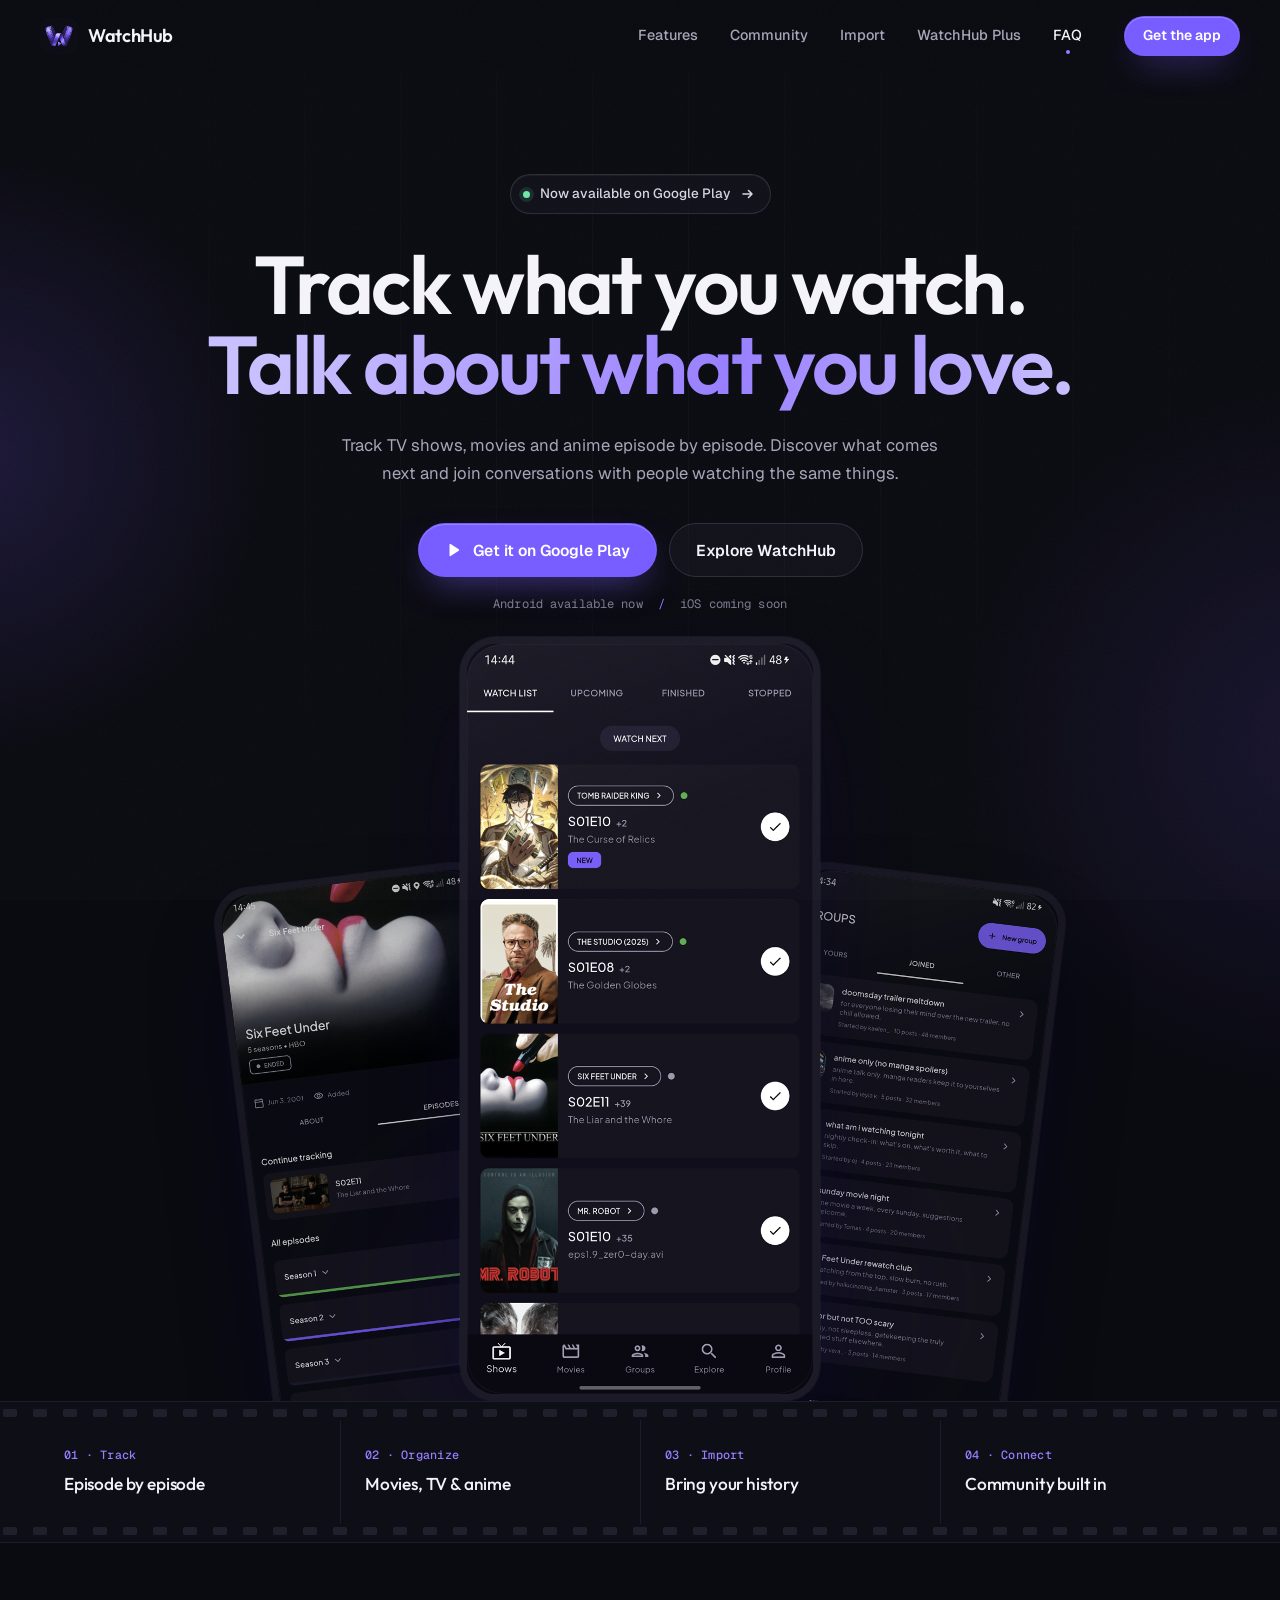
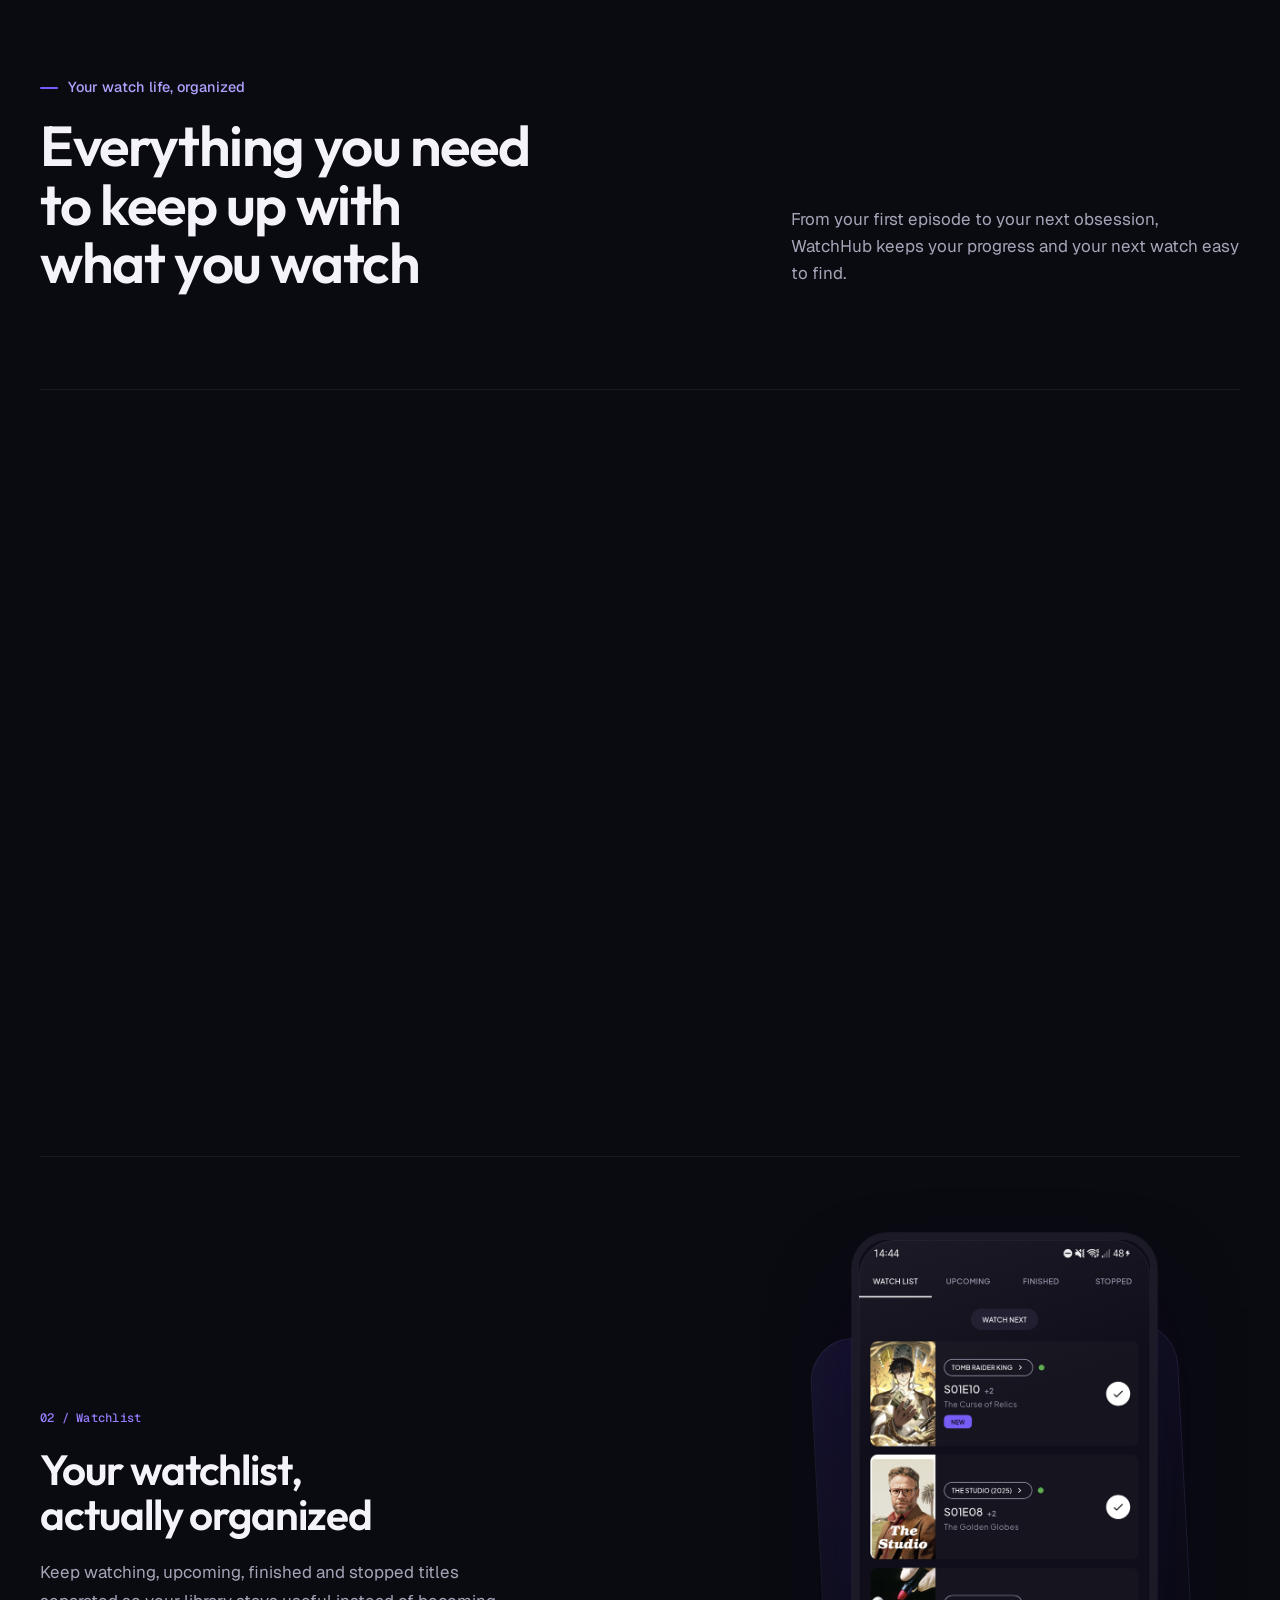
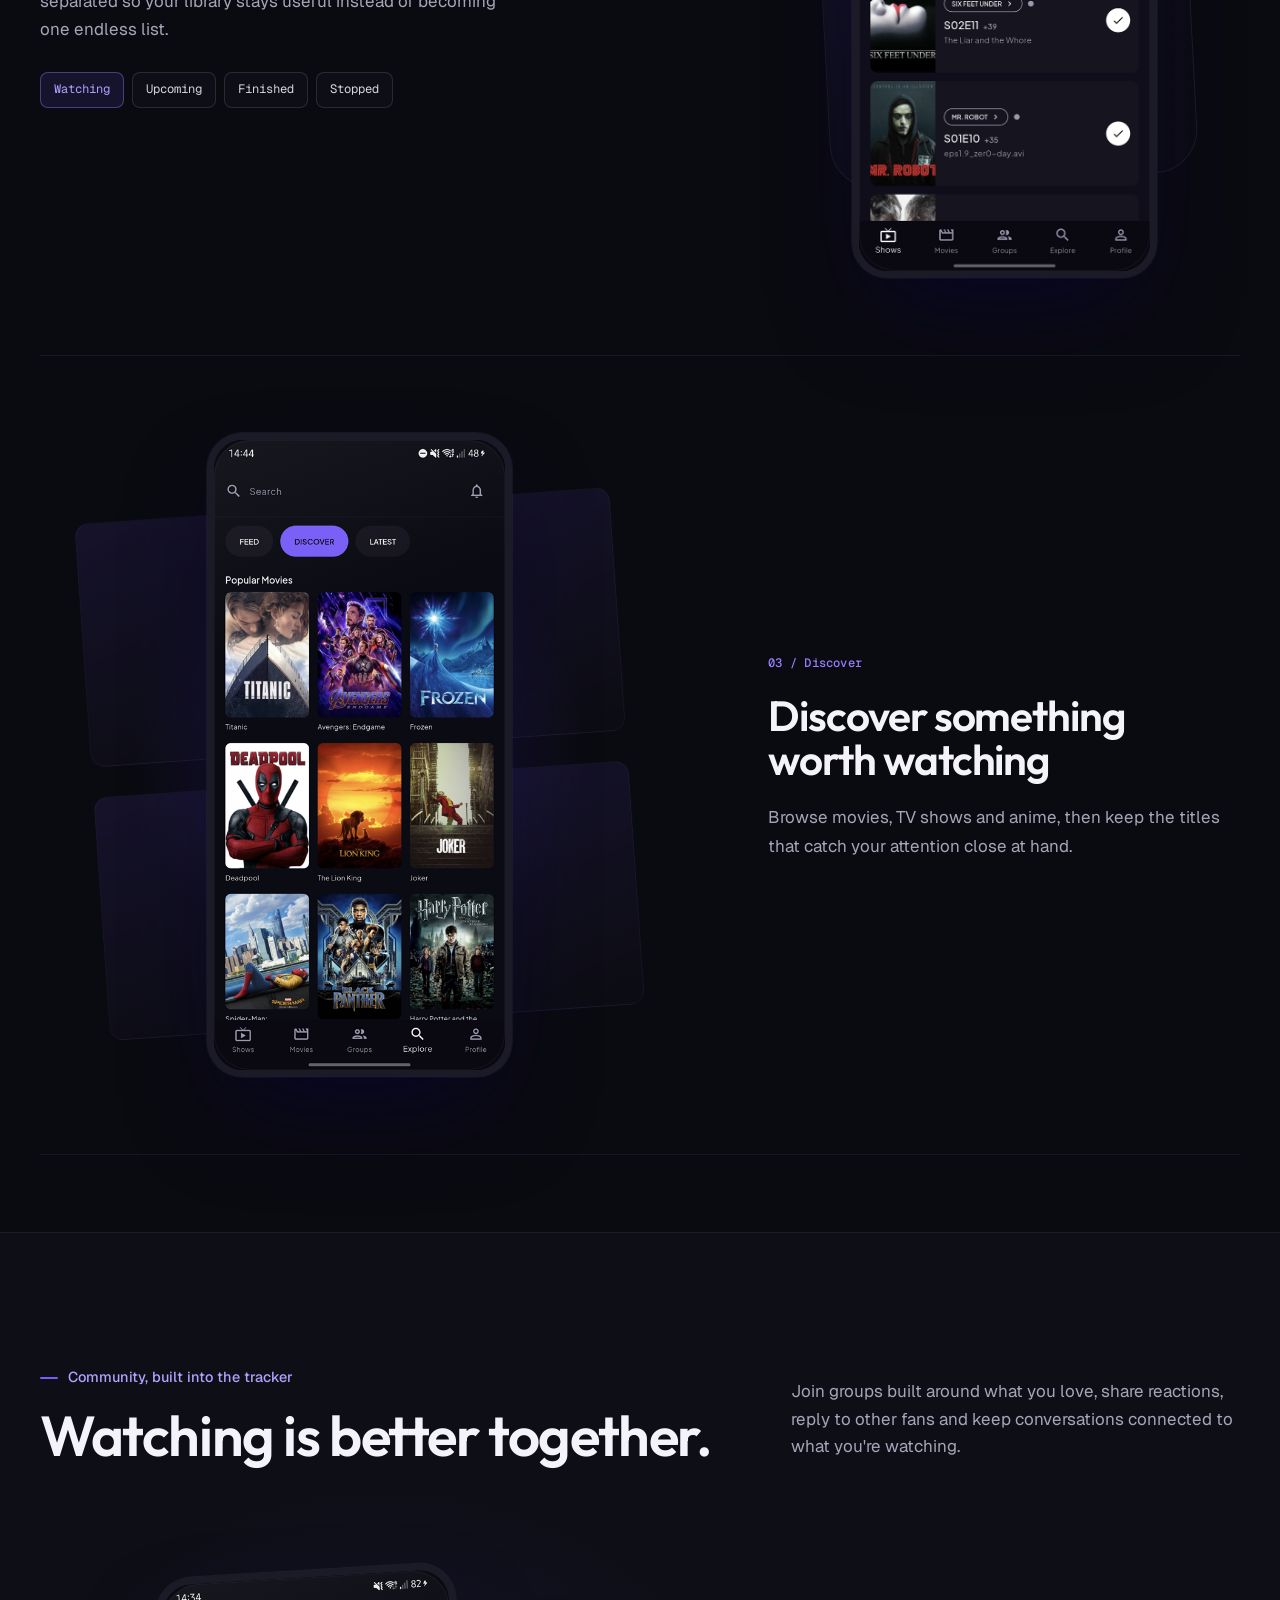
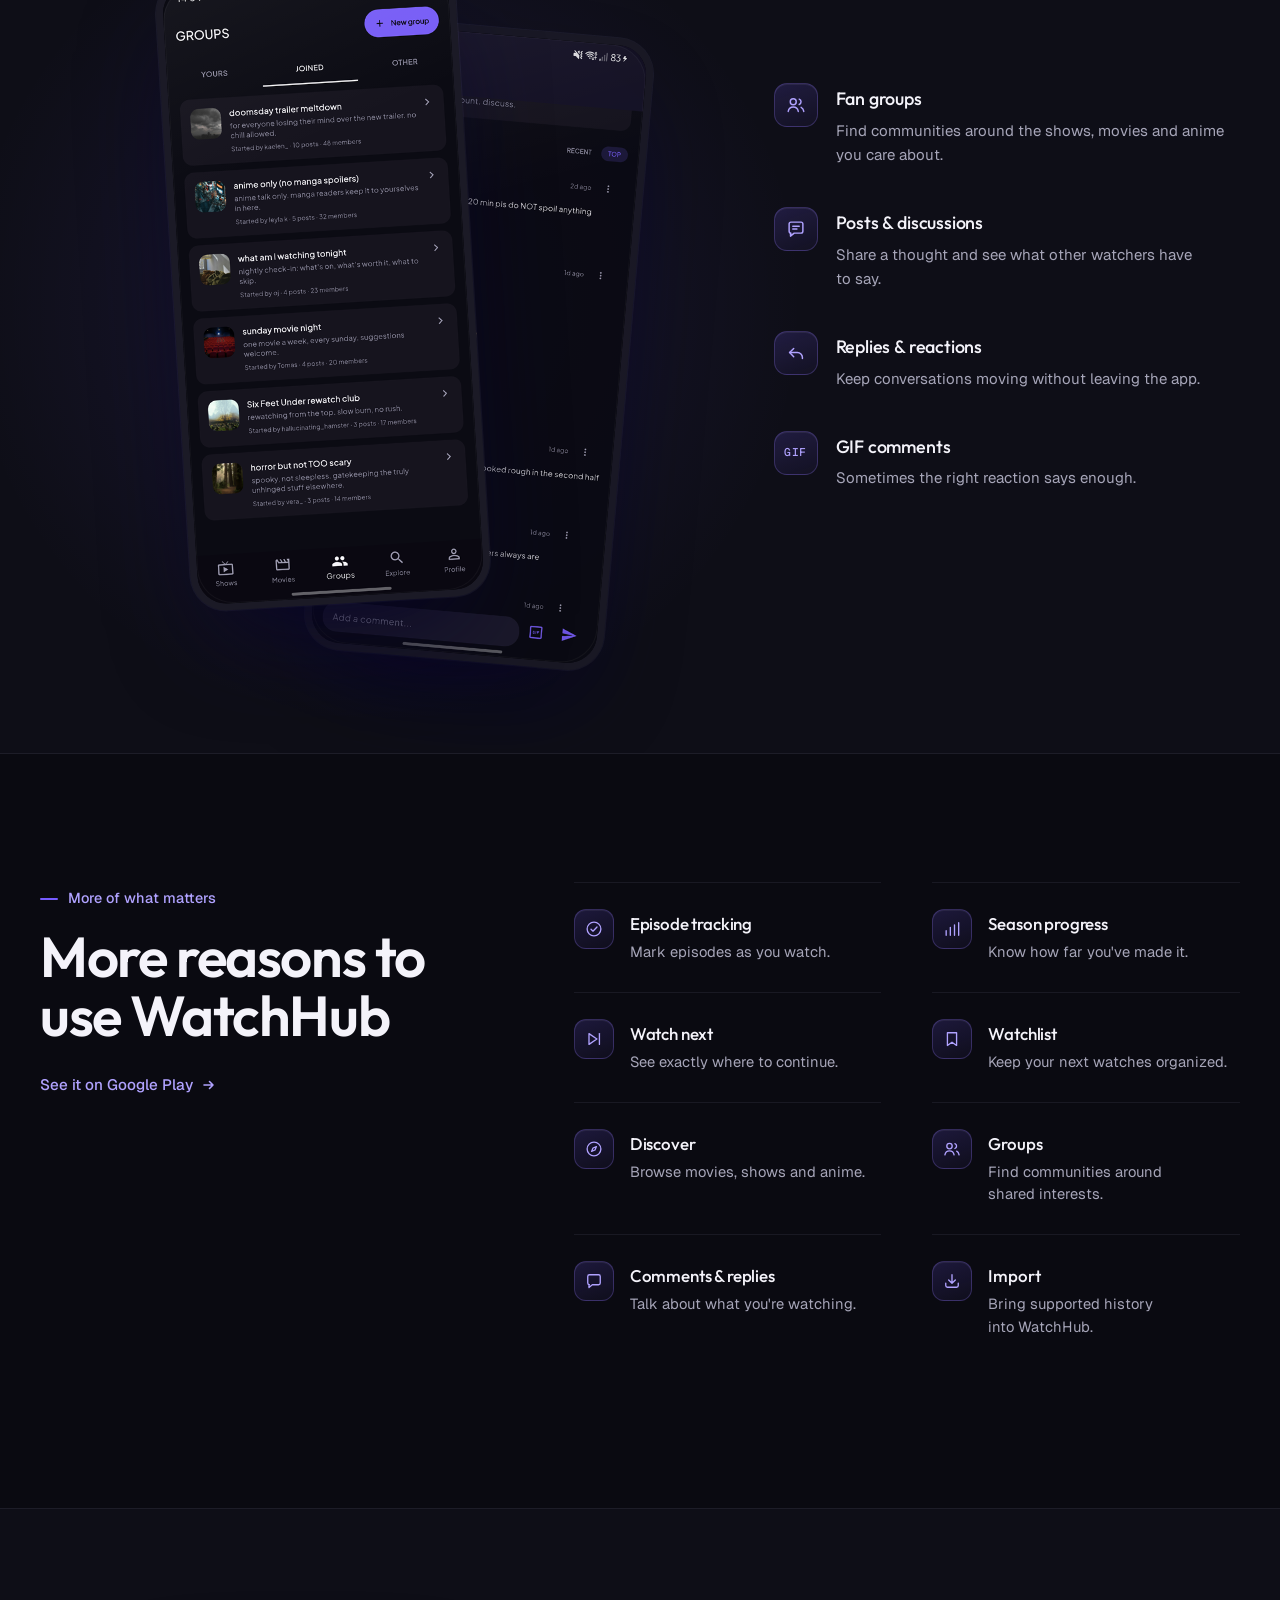
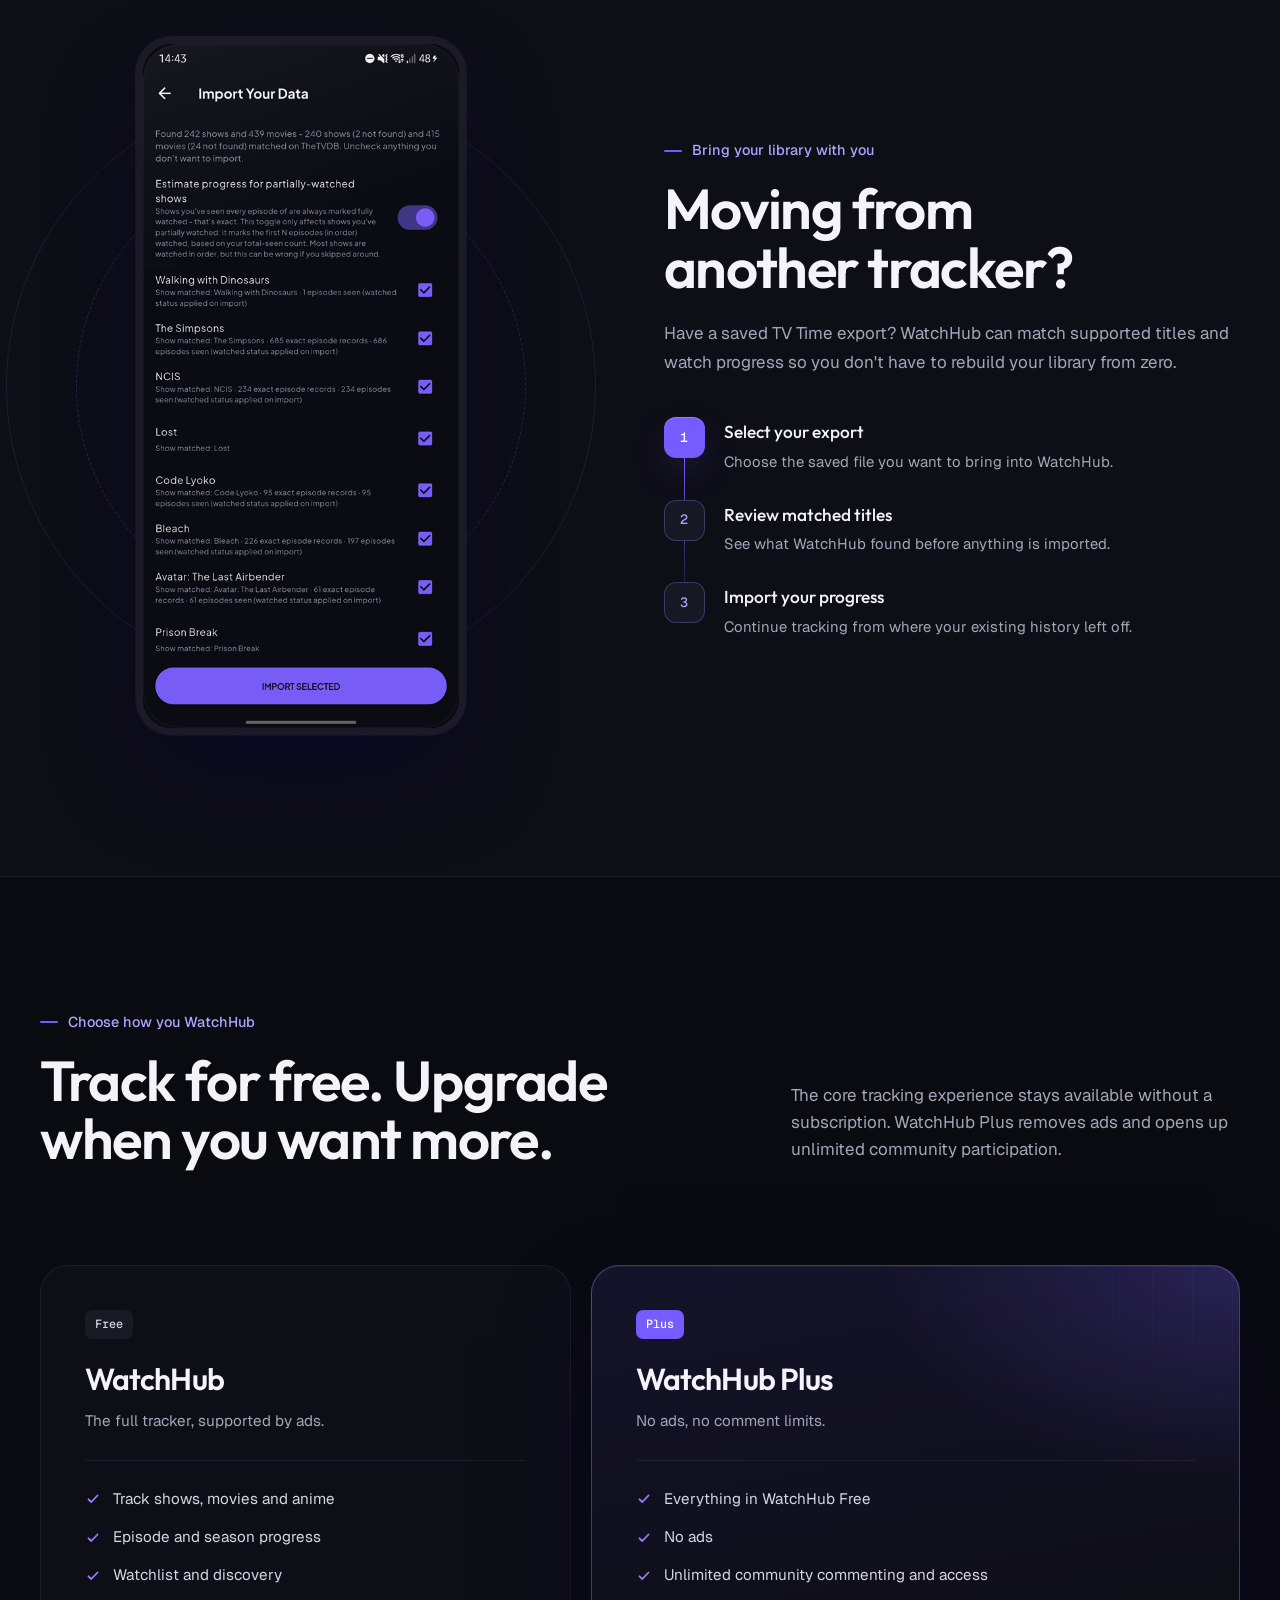
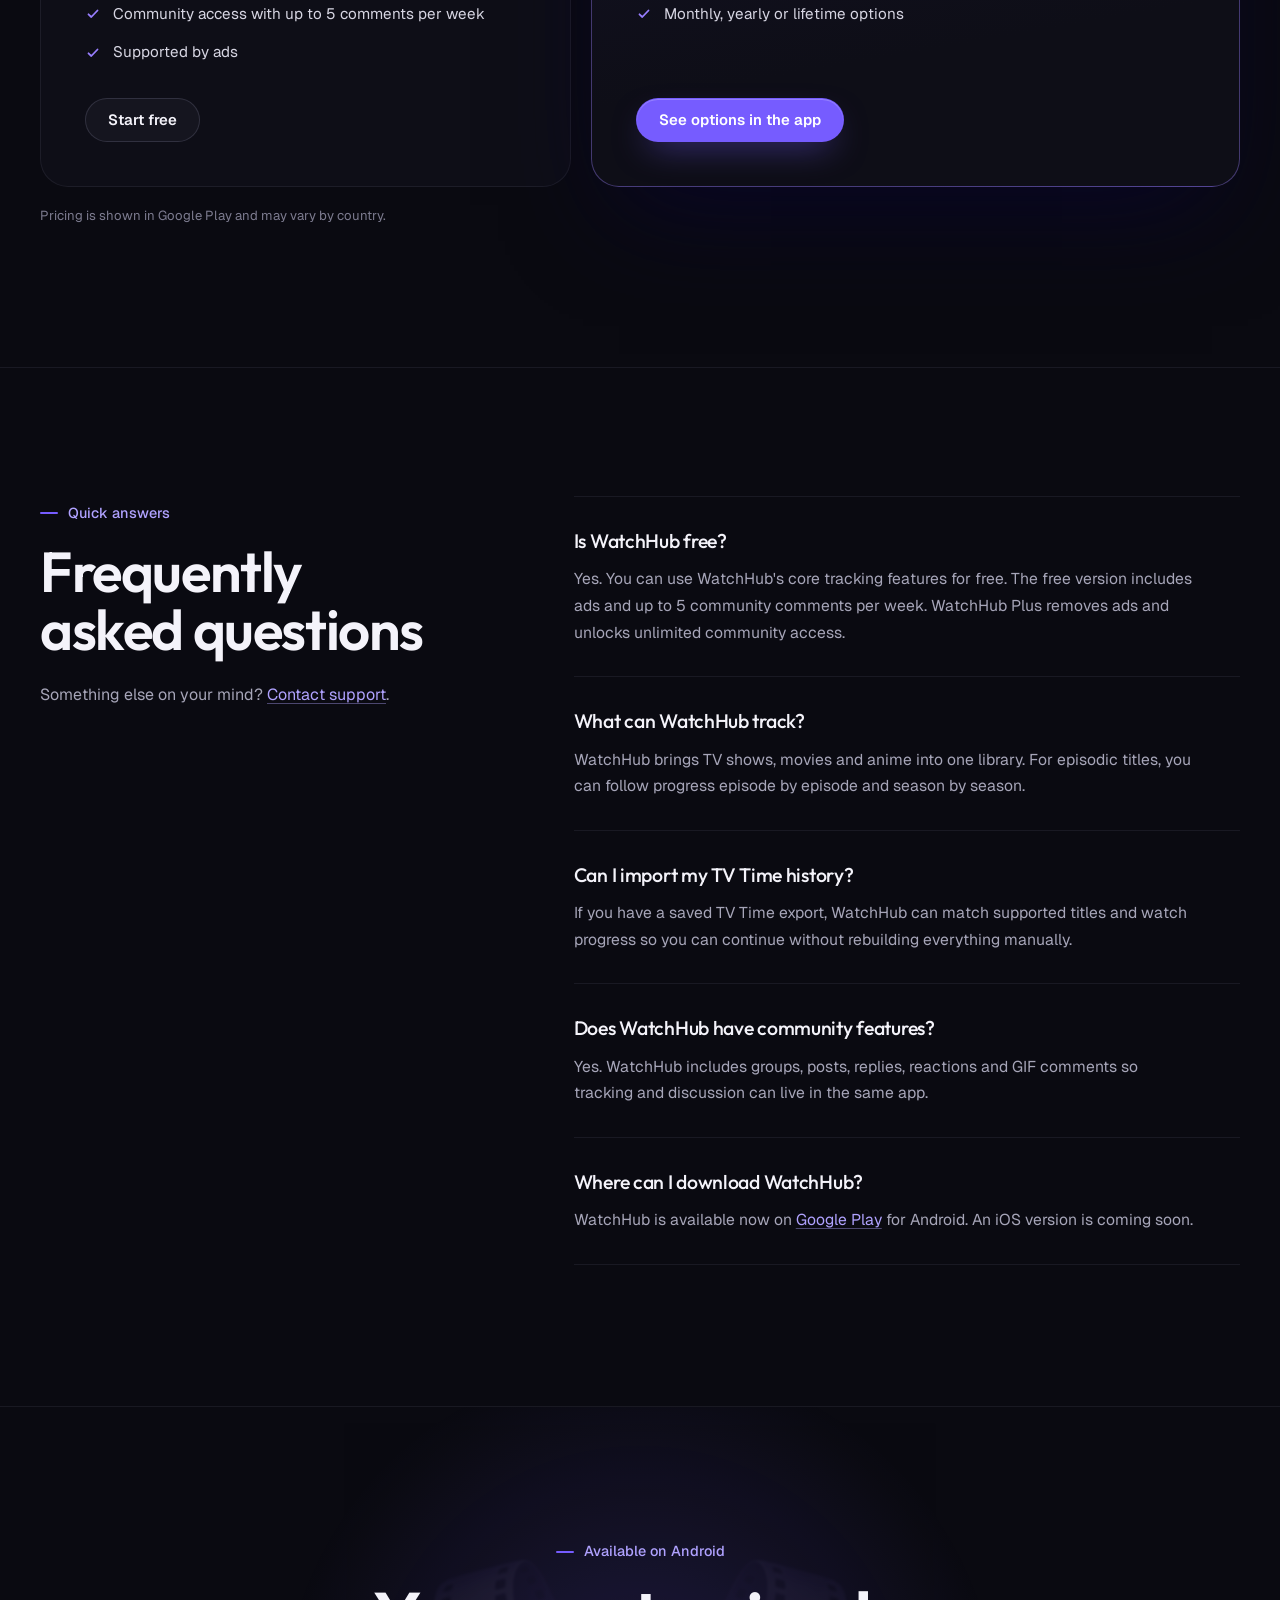
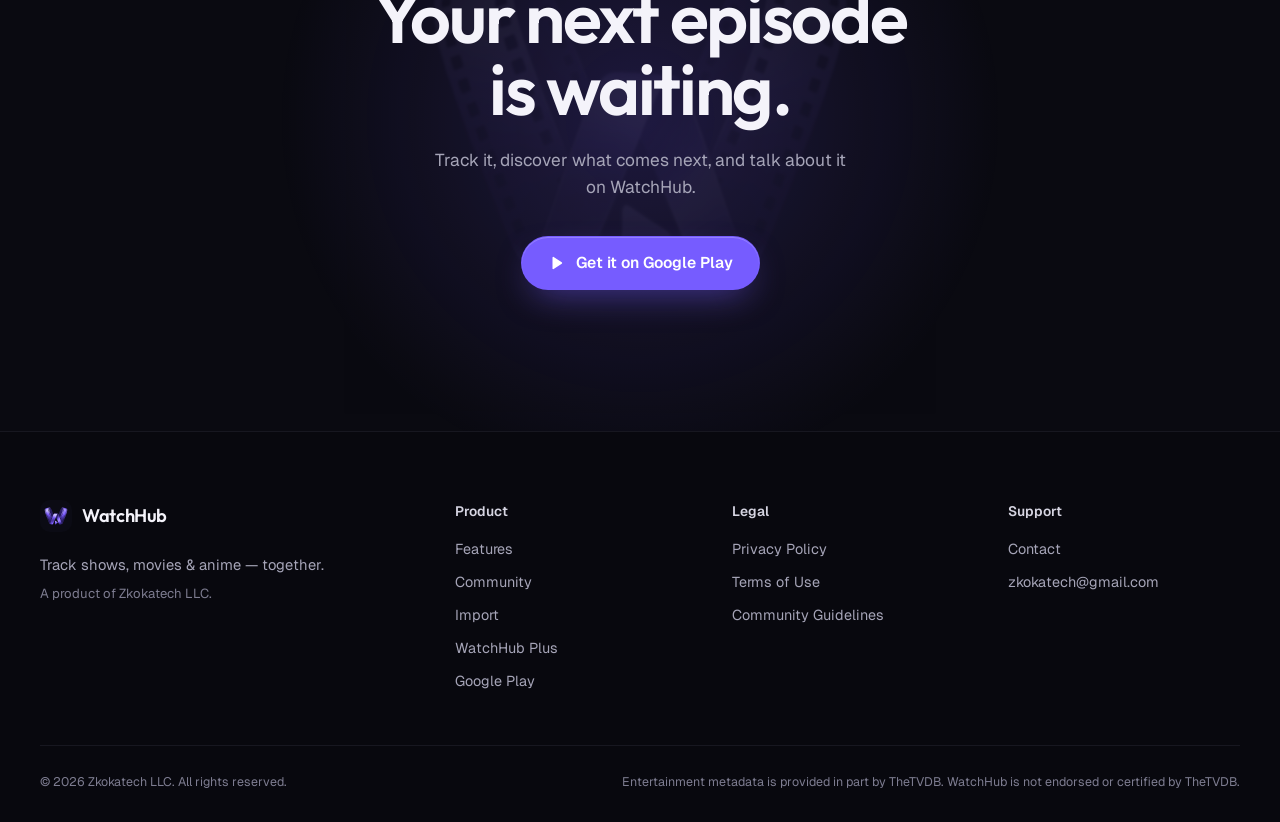
==== commit 2b50605e: "fix awili static o khaso lfix awili" ====
--- a/index.html
+++ b/index.html
@@ -22,11 +22,10 @@
 
 <link rel="icon" type="image/png" href="assets/icon_512.png">
 <link rel="apple-touch-icon" href="assets/icon_512.png">
-<script>document.documentElement.className += " js";</script>
 <link rel="preconnect" href="https://fonts.googleapis.com">
 <link rel="preconnect" href="https://fonts.gstatic.com" crossorigin>
 <link rel="stylesheet" href="https://fonts.googleapis.com/css2?family=Outfit:wght@400;500;600;700&family=Geist:wght@400;500;600&family=Geist+Mono:wght@500&display=swap">
-<link rel="stylesheet" href="style.css">
+<link rel="stylesheet" href="style.css?v=2026100201">
 
 <script type="application/ld+json">
 {
@@ -89,16 +88,16 @@
 
     <div class="container hero-inner">
       <div class="hero-copy">
-        <a class="availability-pill" href="https://play.google.com/store/apps/details?id=com.watchhub.zkokatech" target="_blank" rel="noopener noreferrer" data-reveal>
+        <a class="availability-pill" href="https://play.google.com/store/apps/details?id=com.watchhub.zkokatech" target="_blank" rel="noopener noreferrer" data-intro>
           <span class="availability-dot" aria-hidden="true"></span>
           Now available on Google Play
           <svg class="pill-arrow" viewBox="0 0 16 16" aria-hidden="true"><path d="M3 8h9M8.5 4.5 12 8l-3.5 3.5"/></svg>
         </a>
 
-        <h1 id="hero-title" data-reveal>Track what you watch.<br><span>Talk about what you love.</span></h1>
-        <p class="hero-sub" data-reveal>Track TV shows, movies and anime episode by episode. Discover what comes next and join conversations with people watching the same things.</p>
-
-        <div class="hero-actions" data-reveal>
+        <h1 id="hero-title" data-intro>Track what you watch.<br><span>Talk about what you love.</span></h1>
+        <p class="hero-sub" data-intro>Track TV shows, movies and anime episode by episode. Discover what comes next and join conversations with people watching the same things.</p>
+
+        <div class="hero-actions" data-intro>
           <a class="btn btn-primary btn-lg play-cta" href="https://play.google.com/store/apps/details?id=com.watchhub.zkokatech" target="_blank" rel="noopener noreferrer">
             <svg viewBox="0 0 24 24" aria-hidden="true"><path d="M6 4.8v14.4a1 1 0 0 0 1.55.84l10.8-7.2a1 1 0 0 0 0-1.68L7.55 3.96A1 1 0 0 0 6 4.8Z"/></svg>
             <span>Get it on Google Play</span>
@@ -106,7 +105,7 @@
           <a href="#features" class="btn btn-secondary btn-lg">Explore WatchHub</a>
         </div>
 
-        <p class="platform-note" data-reveal>Android available now <span aria-hidden="true">/</span> iOS coming soon</p>
+        <p class="platform-note" data-intro>Android available now <span aria-hidden="true">/</span> iOS coming soon</p>
       </div>
 
       <div class="hero-showcase" aria-label="WatchHub app preview">
@@ -448,6 +447,6 @@
   </div>
 </footer>
 
-<script src="script.js"></script>
+<script src="script.js?v=2026100201"></script>
 </body>
 </html>
--- a/style.css
+++ b/style.css
@@ -1121,14 +1121,22 @@
 .not-found p { margin: 20px auto 34px; max-width: 44ch; color: var(--muted); font-size: 1.06rem; }
 .not-found .hero-actions { margin-top: 0; }
 
-/* Scroll reveal (only when JS is running) ---------------------------------- */
-.js [data-reveal] {
+/* Hero entry — pure CSS so above-the-fold content never waits on JS -------- */
+[data-intro] { animation: intro .8s var(--ease-out) both; }
+.hero-copy > [data-intro]:nth-child(2) { animation-delay: .08s; }
+.hero-copy > [data-intro]:nth-child(3) { animation-delay: .16s; }
+.hero-copy > [data-intro]:nth-child(4) { animation-delay: .24s; }
+.hero-copy > [data-intro]:nth-child(5) { animation-delay: .32s; }
+@keyframes intro { from { opacity: 0; transform: translateY(22px); } }
+
+/* Scroll reveal — script.js adds .reveal-ready, so content stays visible if JS fails */
+.reveal-ready [data-reveal] {
   opacity: 0;
   transform: translateY(22px);
   transition: opacity .8s var(--ease-out), transform .8s var(--ease-out);
   transition-delay: var(--reveal-delay, 0s);
 }
-.js [data-reveal].is-visible { opacity: 1; transform: none; }
+.reveal-ready [data-reveal].is-visible { opacity: 1; transform: none; }
 
 /* Focus + reduced motion ---------------------------------------------------- */
 a:focus-visible,
@@ -1140,7 +1148,7 @@
 @media (prefers-reduced-motion: reduce) {
   html { scroll-behavior: auto; }
   *, *::before, *::after { animation-duration: .01ms !important; animation-iteration-count: 1 !important; transition-duration: .01ms !important; transition-delay: 0s !important; }
-  .js [data-reveal] { opacity: 1; transform: none; }
+  .reveal-ready [data-reveal] { opacity: 1; transform: none; }
 }
 
 /* Responsive --------------------------------------------------------------- */
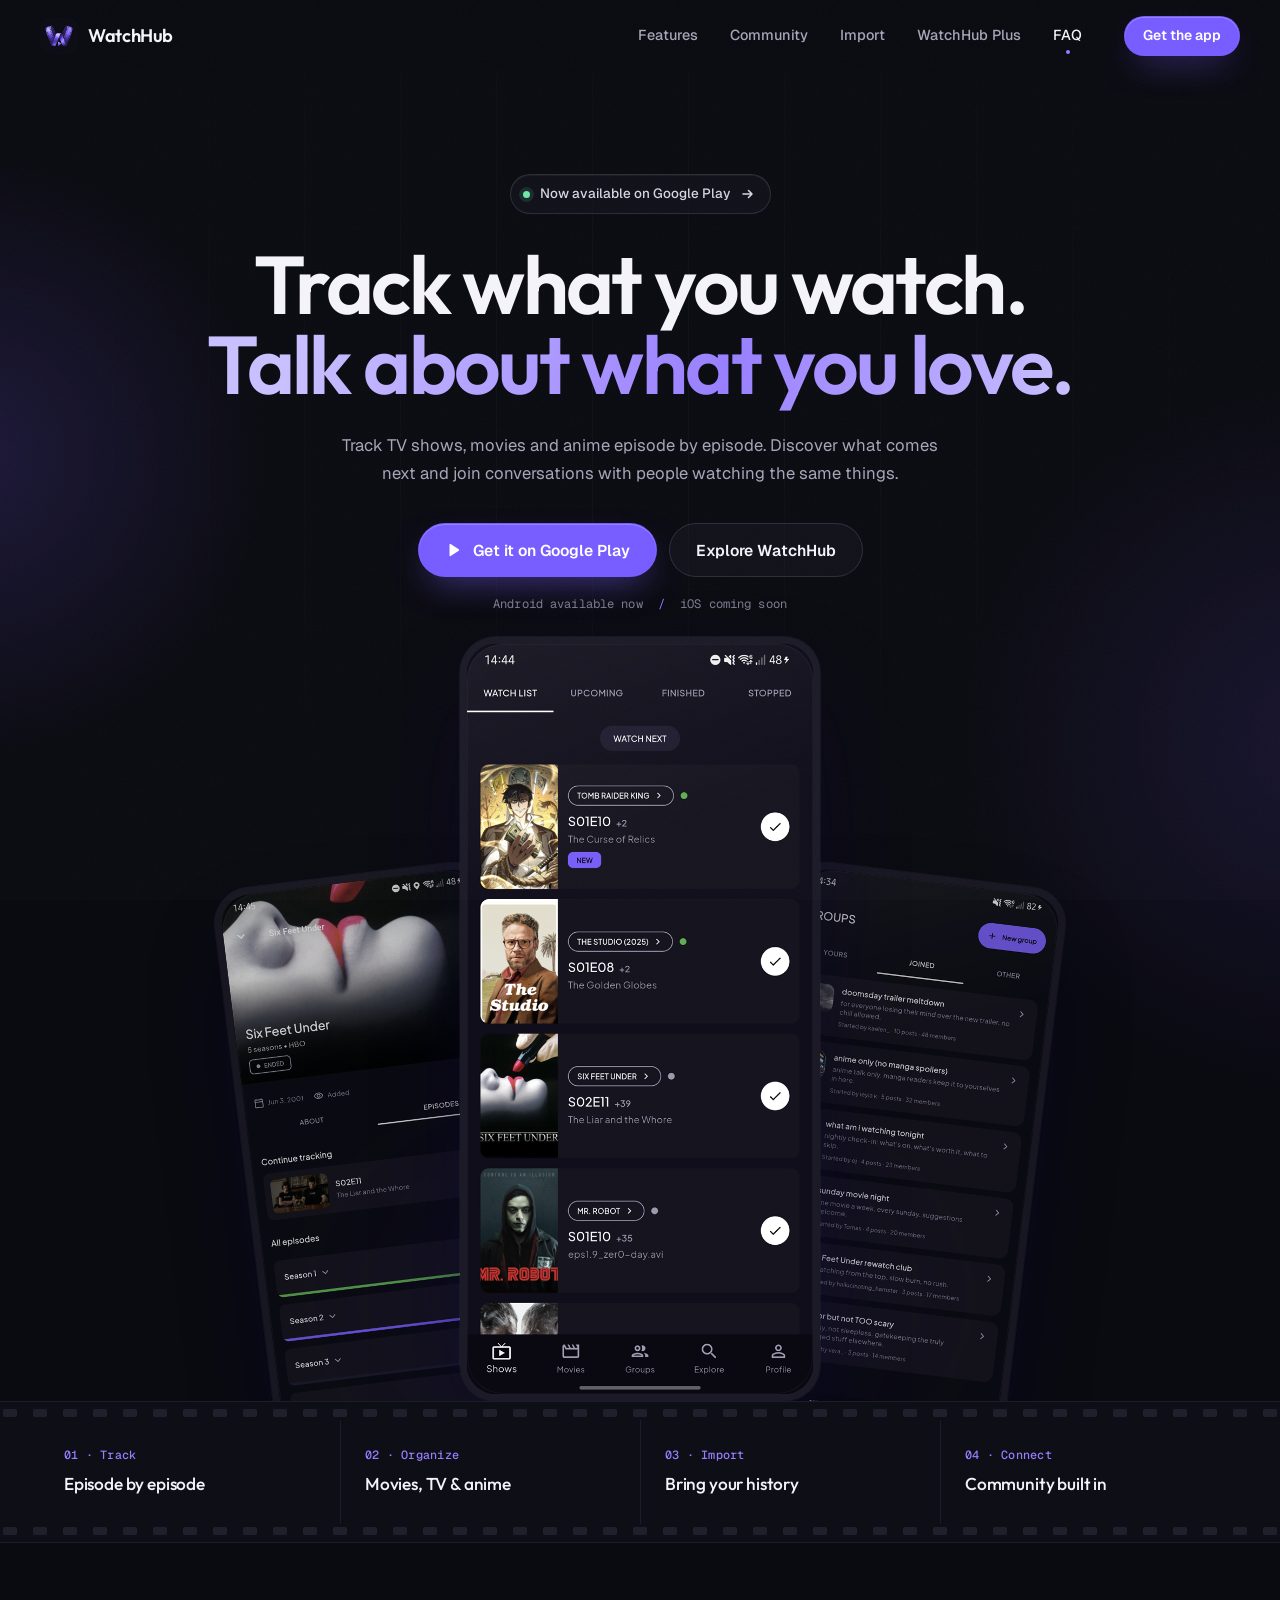
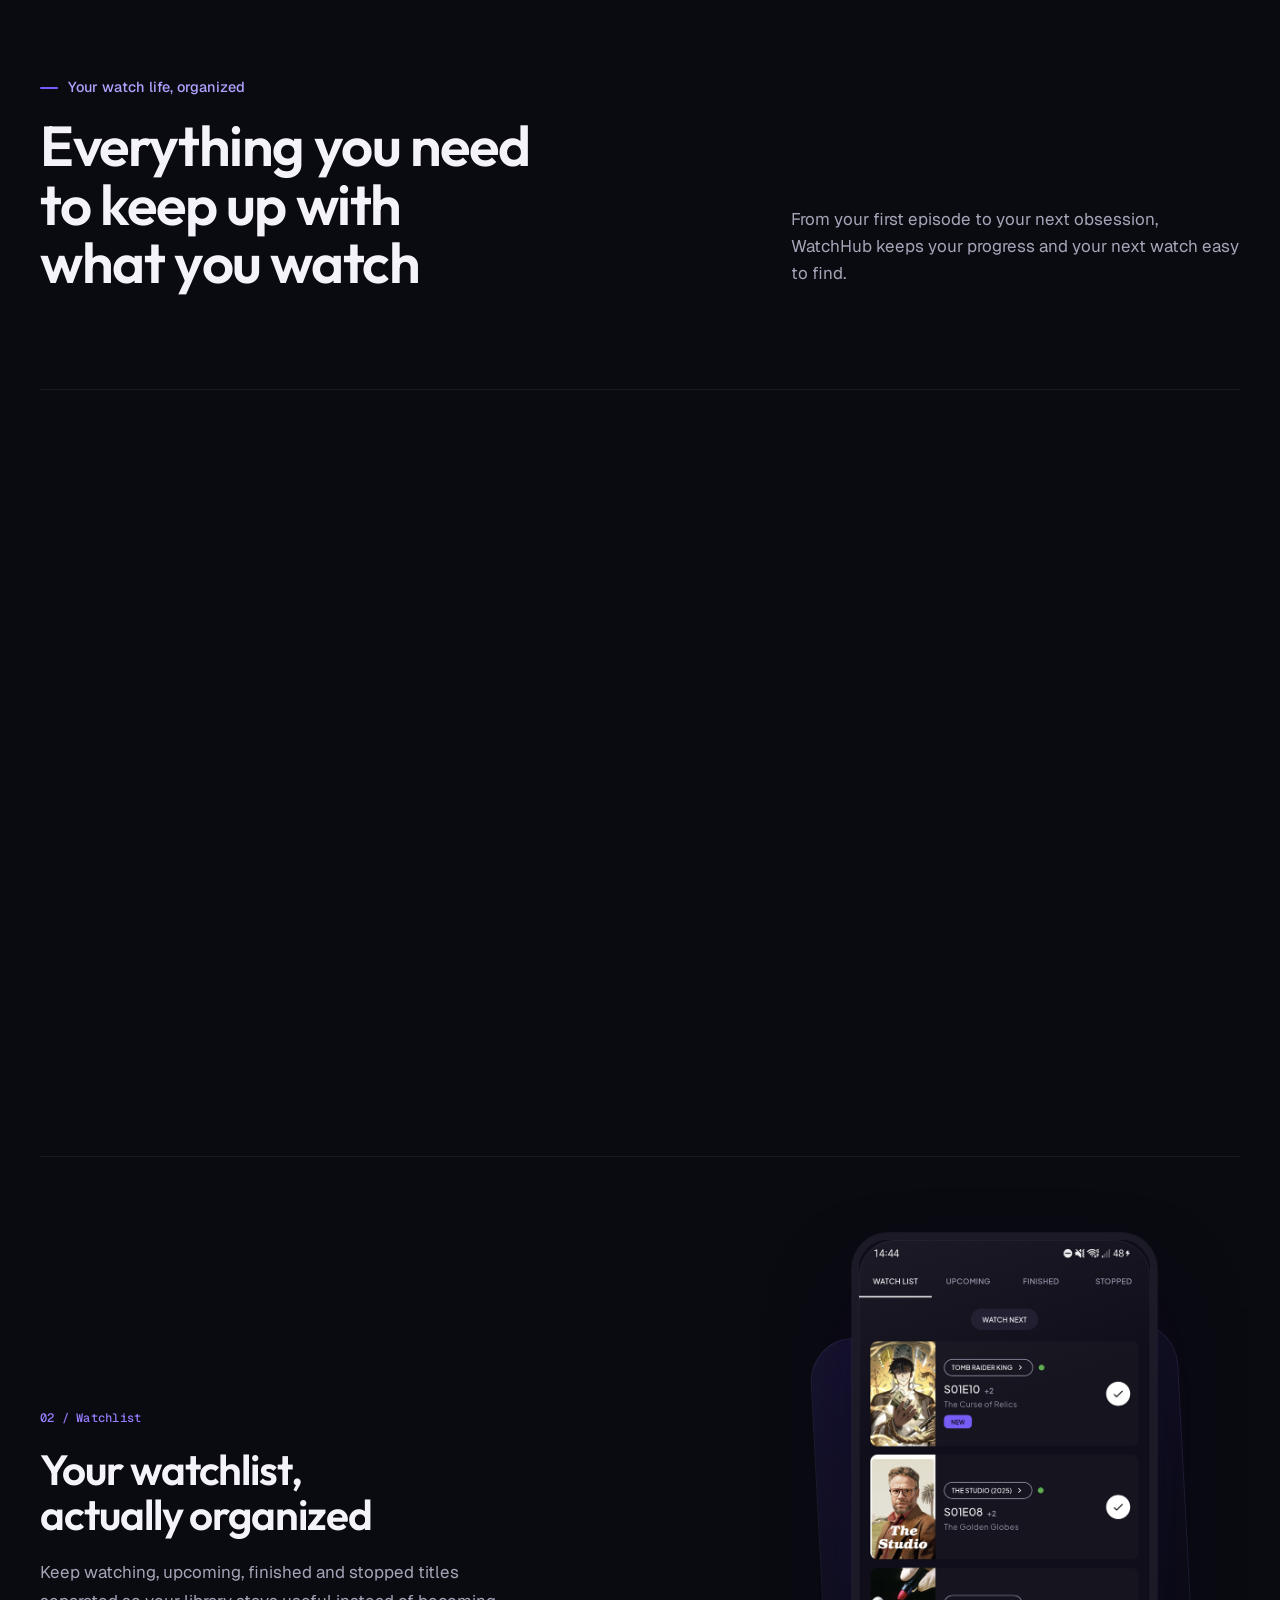
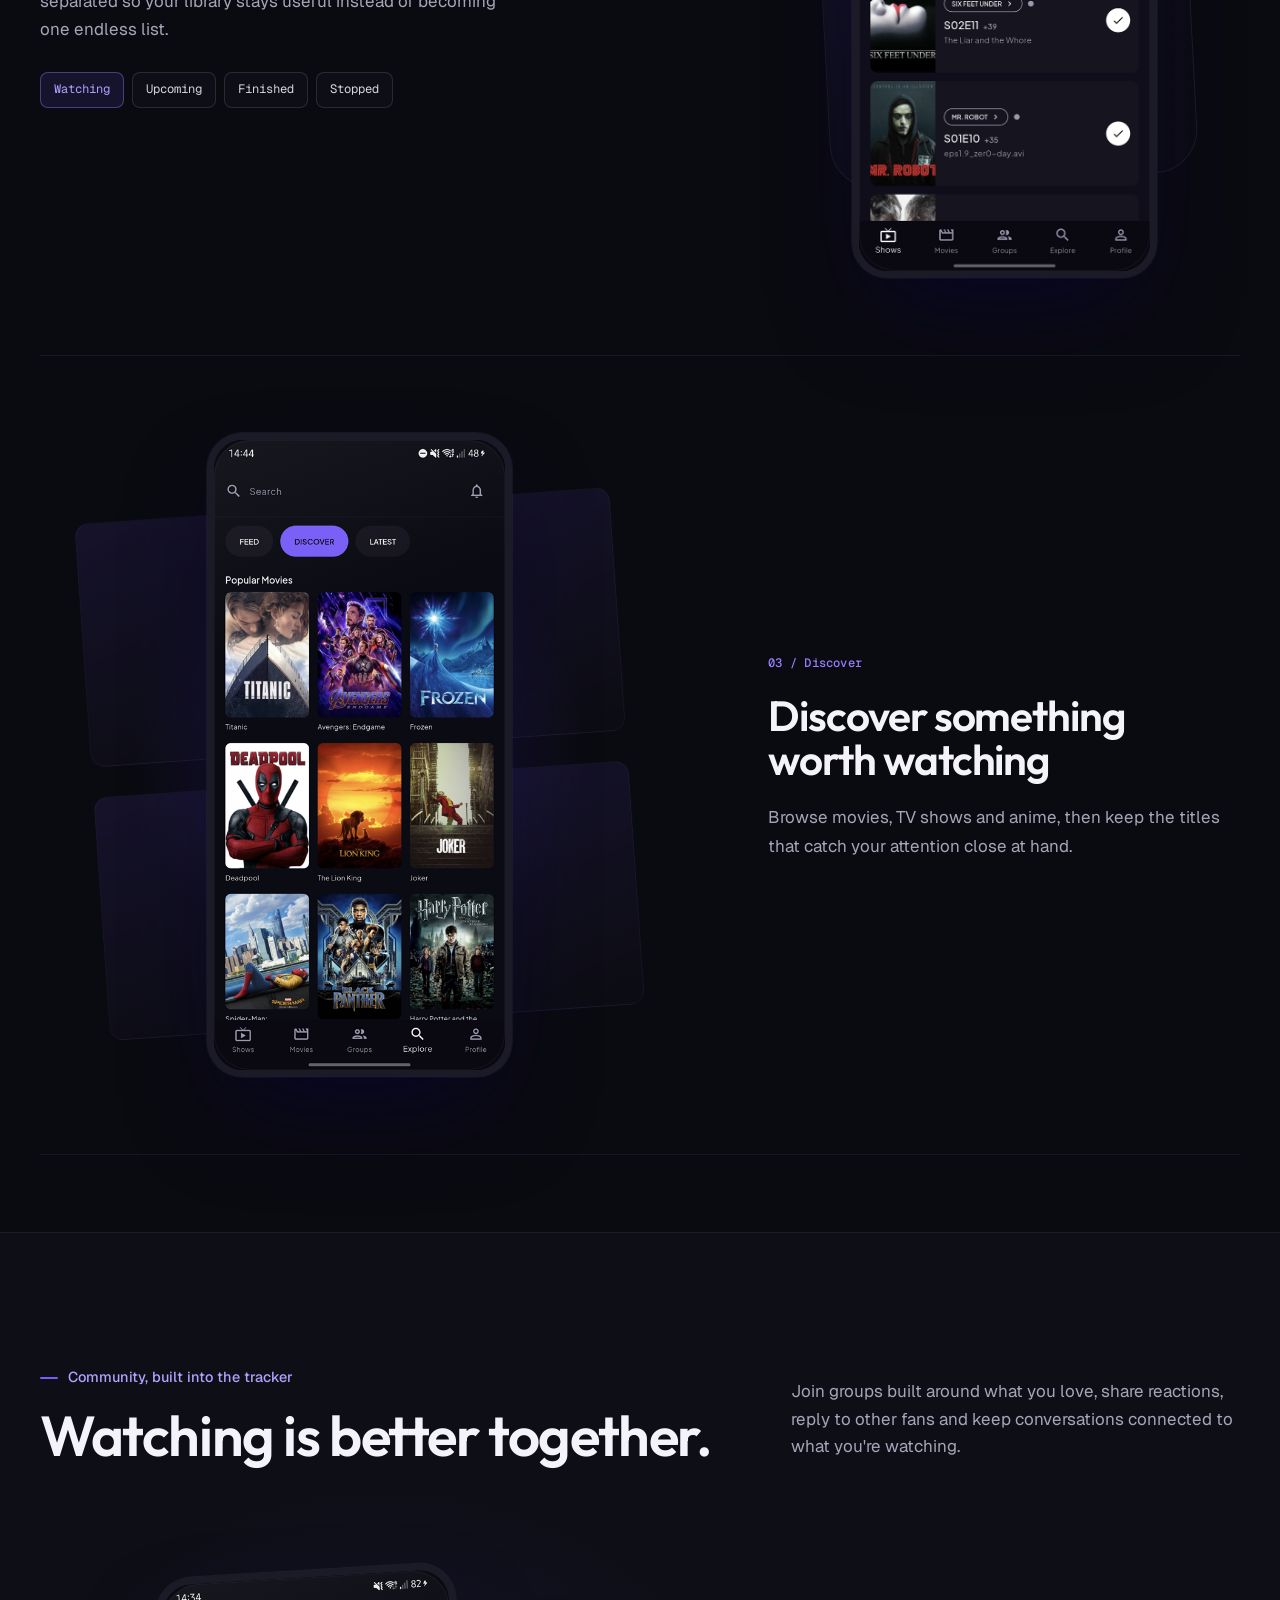
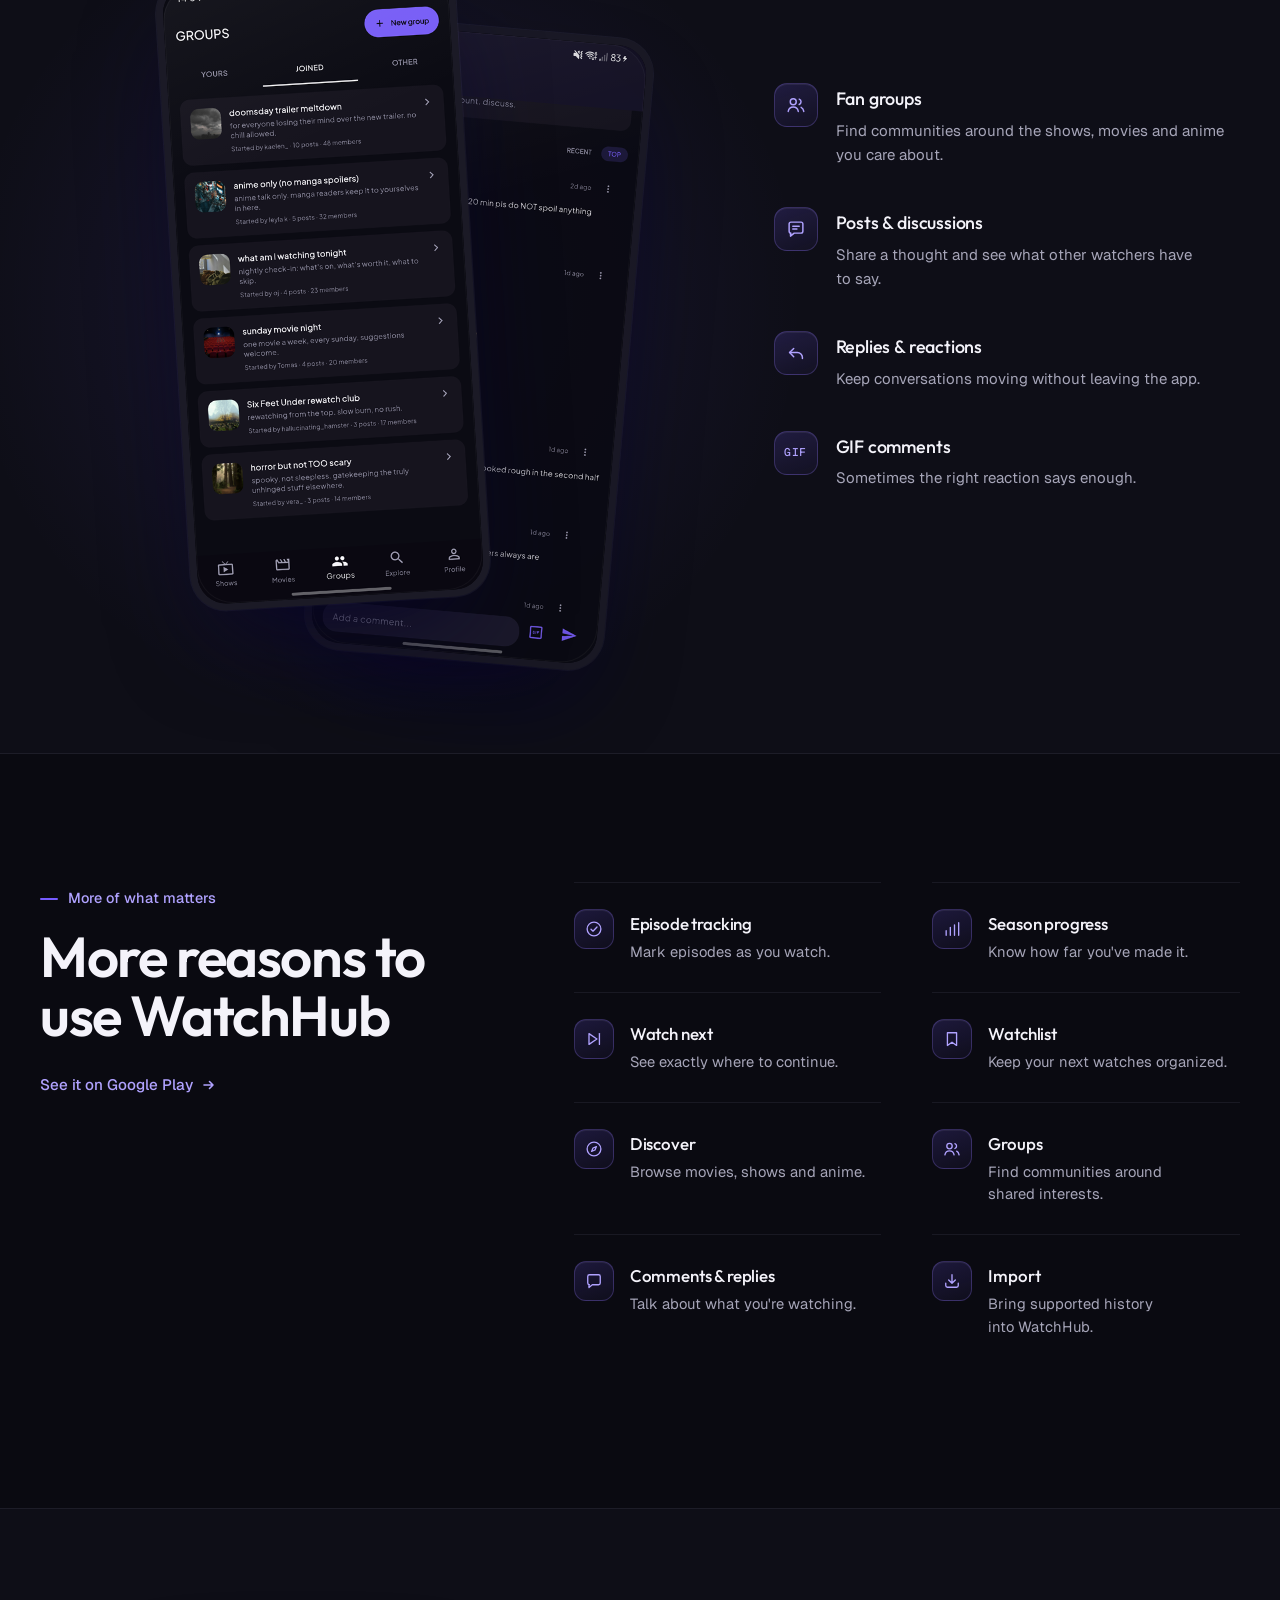
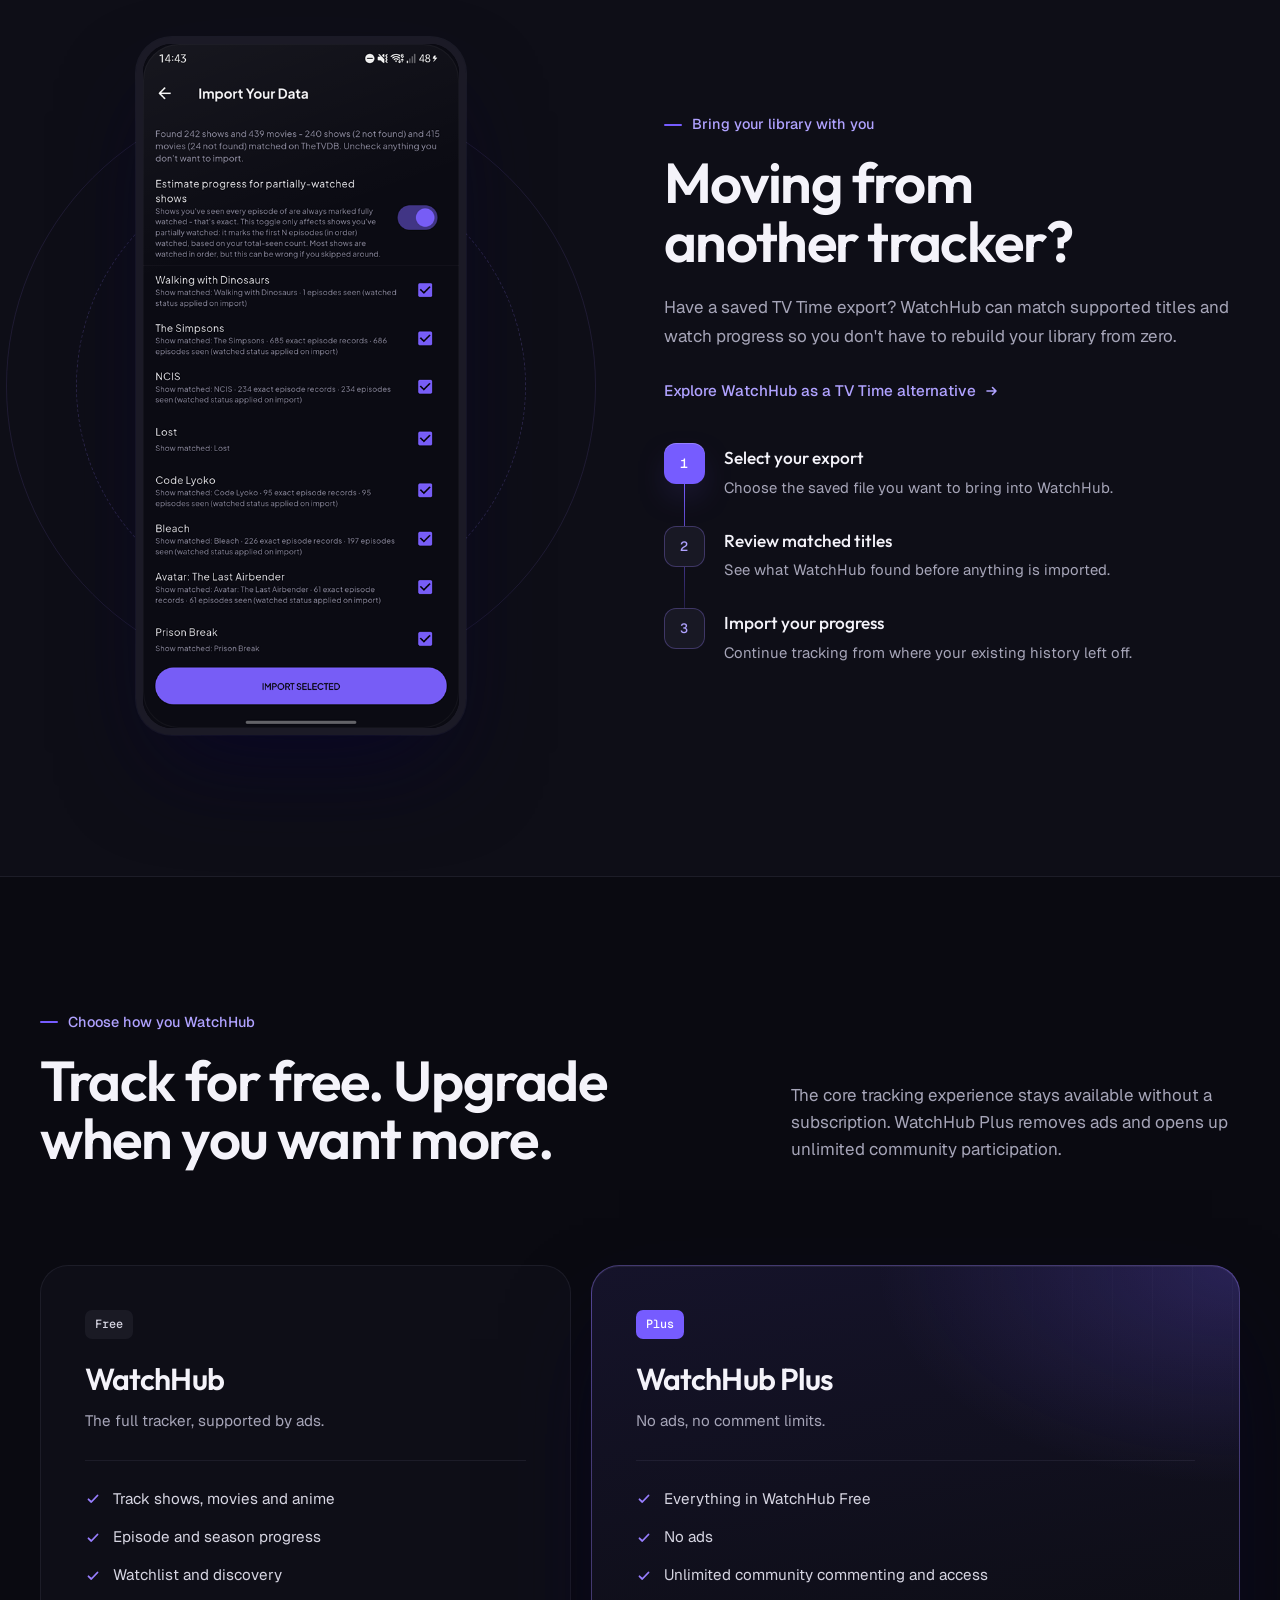
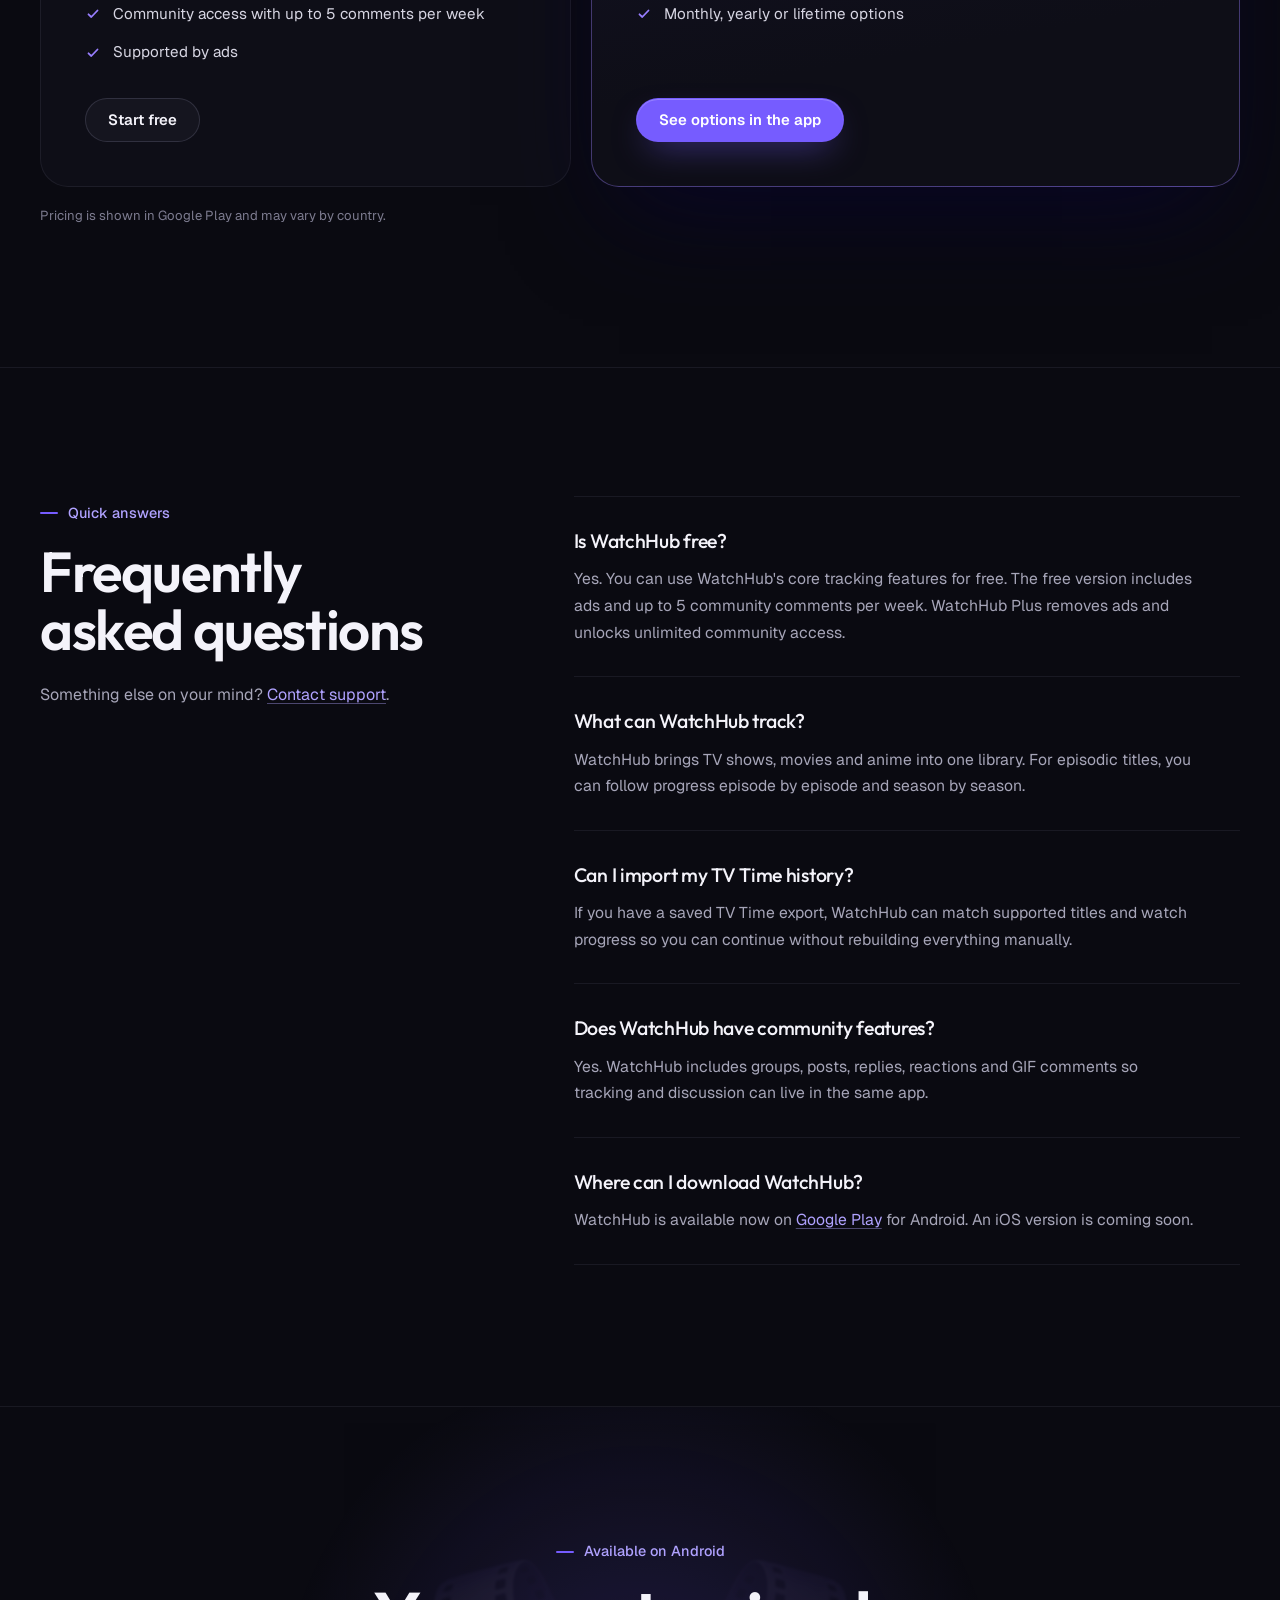
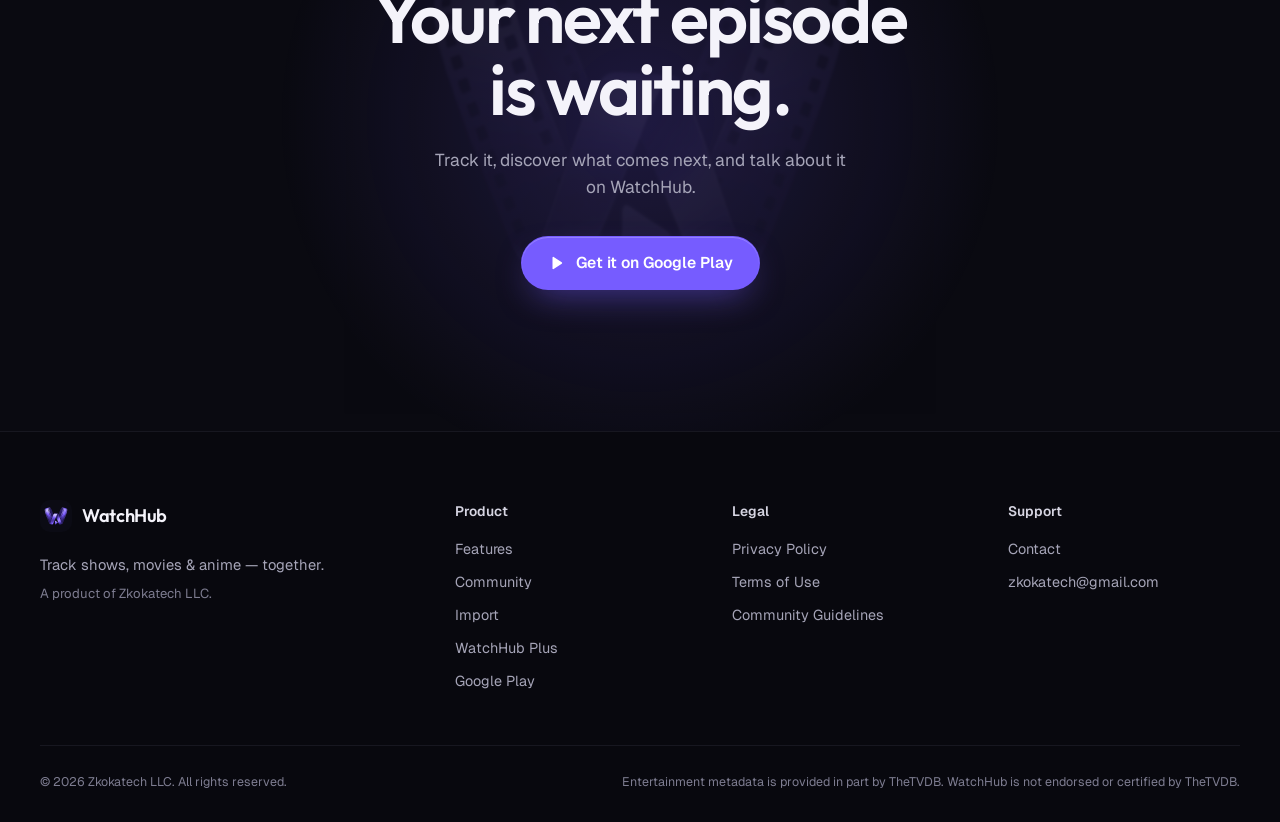
==== commit 58cfbf64: "Link TV Time alternative page from homepage" ====
--- a/index.html
+++ b/index.html
@@ -302,6 +302,7 @@
         <p class="eyebrow">Bring your library with you</p>
         <h2>Moving from another tracker?</h2>
         <p class="import-lead">Have a saved TV Time export? WatchHub can match supported titles and watch progress so you don't have to rebuild your library from zero.</p>
+        <p><a class="text-link" href="tv-time-alternative.html">Explore WatchHub as a TV Time alternative <svg viewBox="0 0 16 16" aria-hidden="true"><path d="M3 8h9M8.5 4.5 12 8l-3.5 3.5"/></svg></a></p>
 
         <ol class="import-steps">
           <li><span>1</span><div><strong>Select your export</strong><p>Choose the saved file you want to bring into WatchHub.</p></div></li>
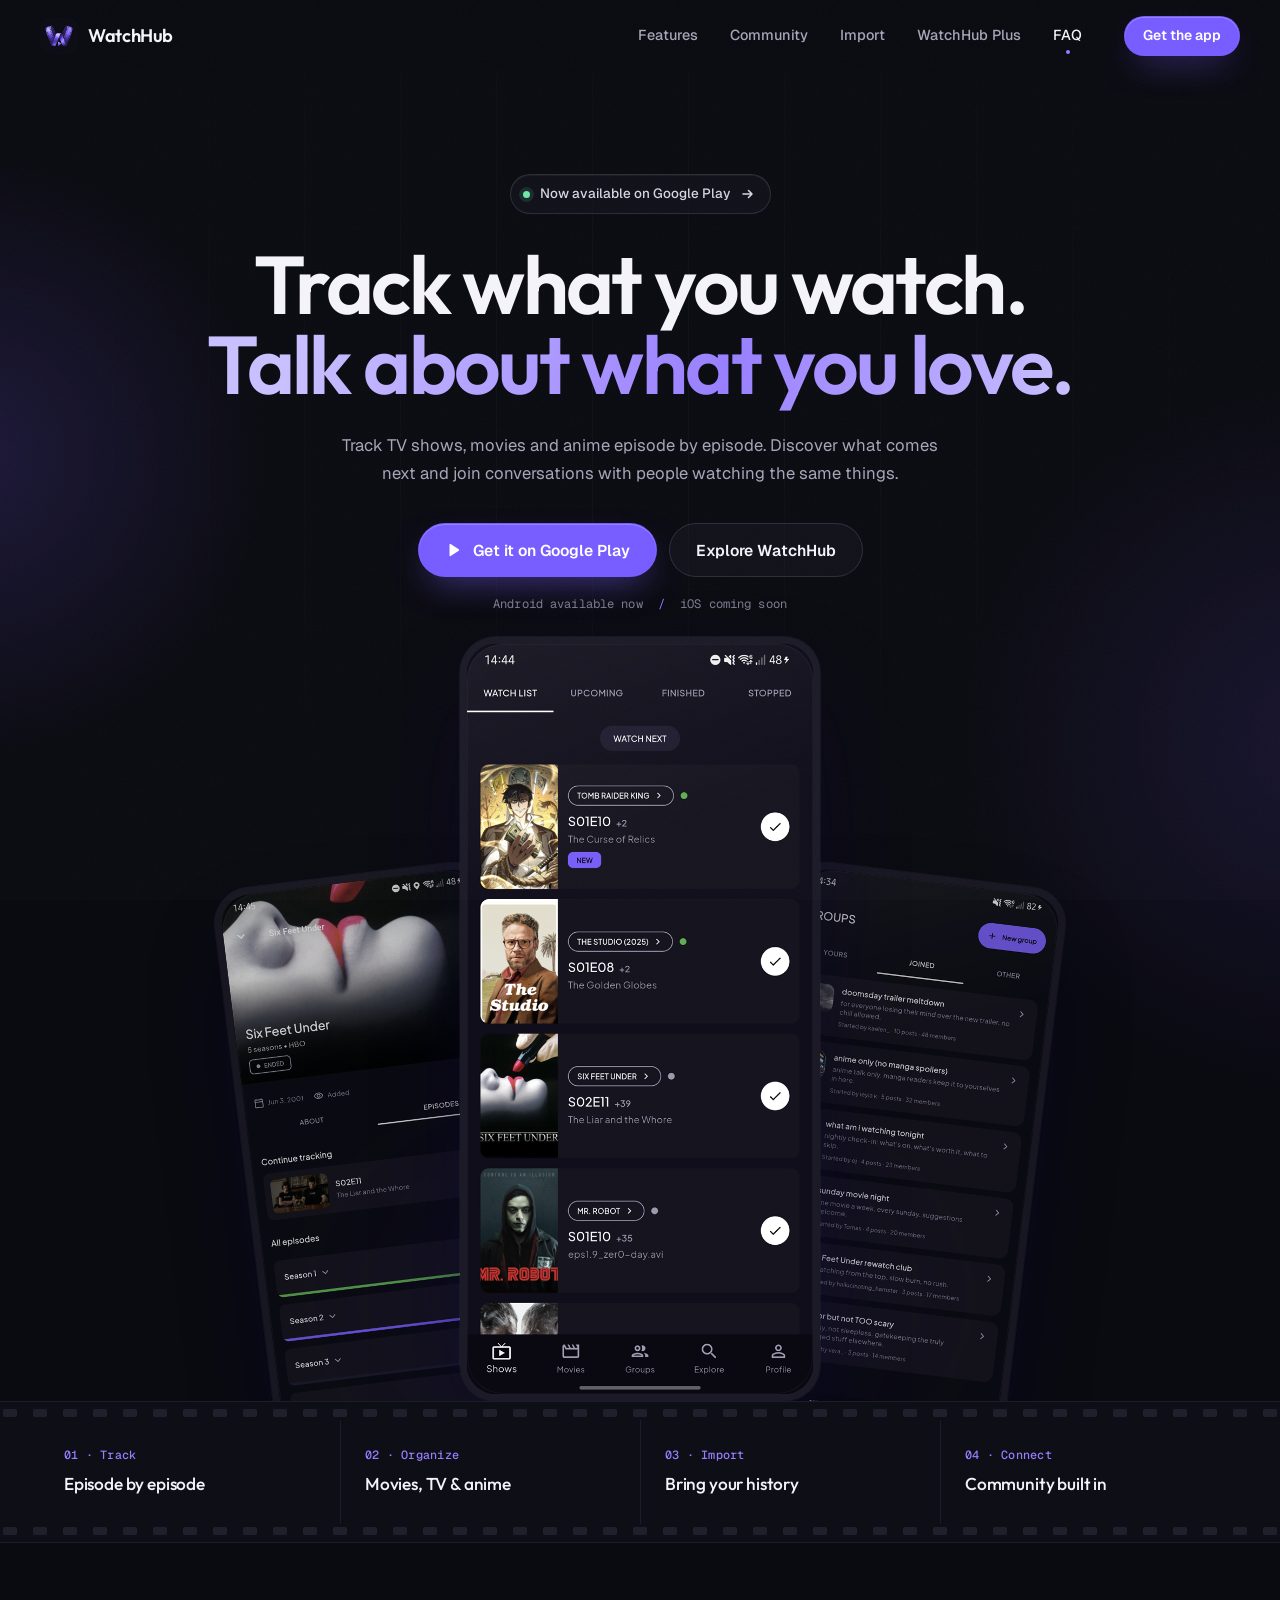
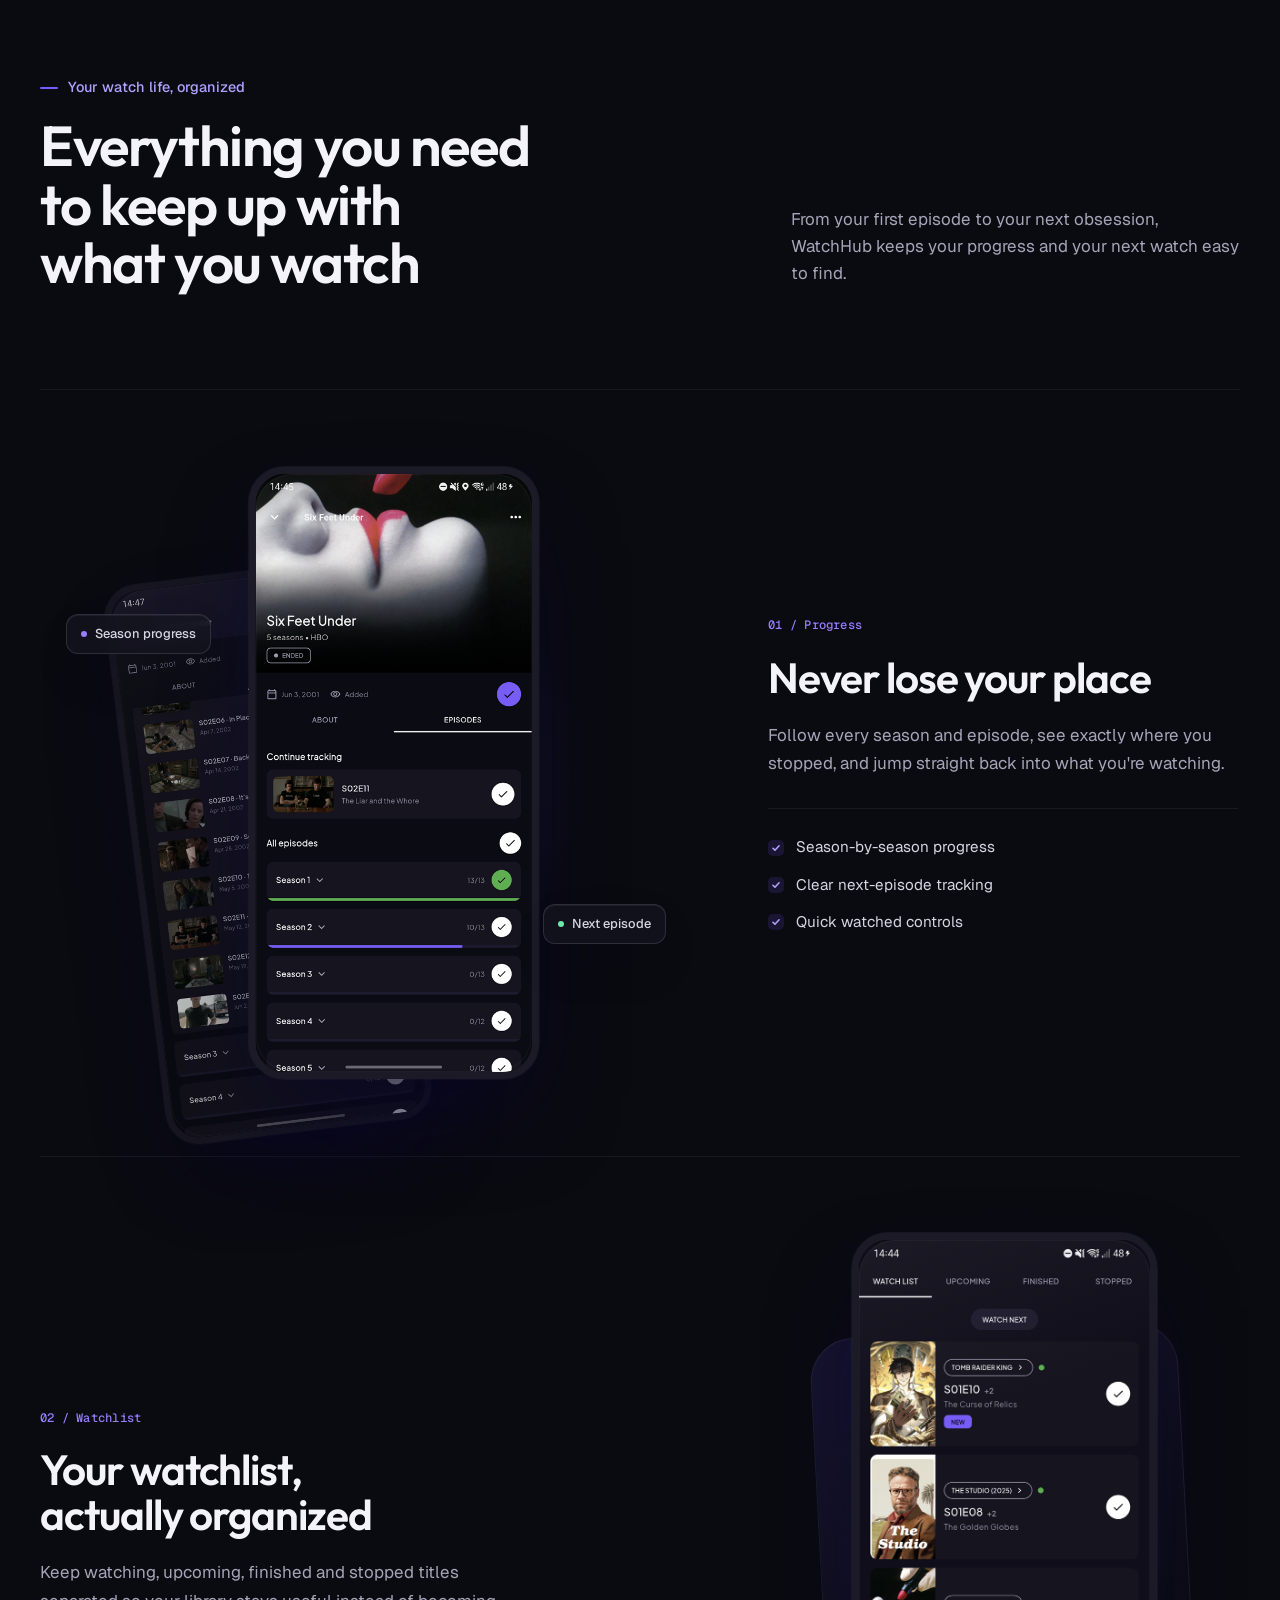
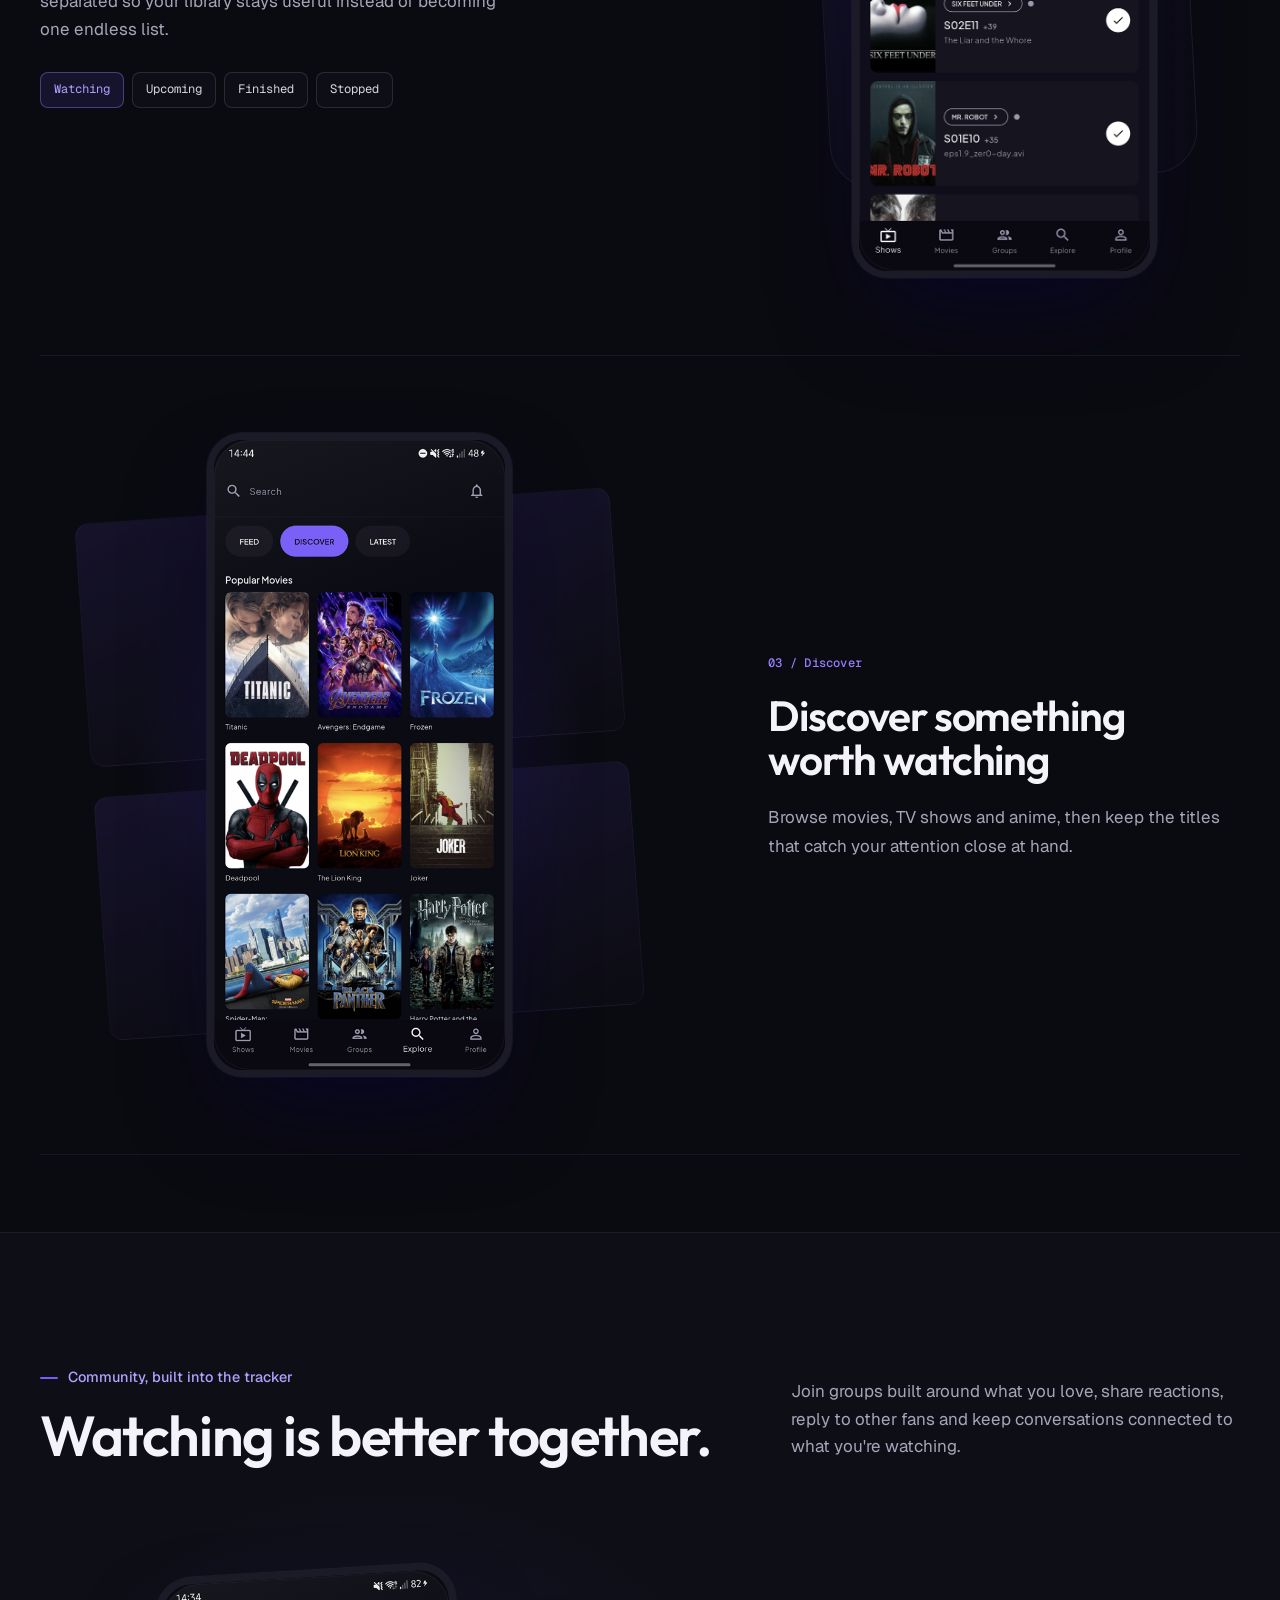
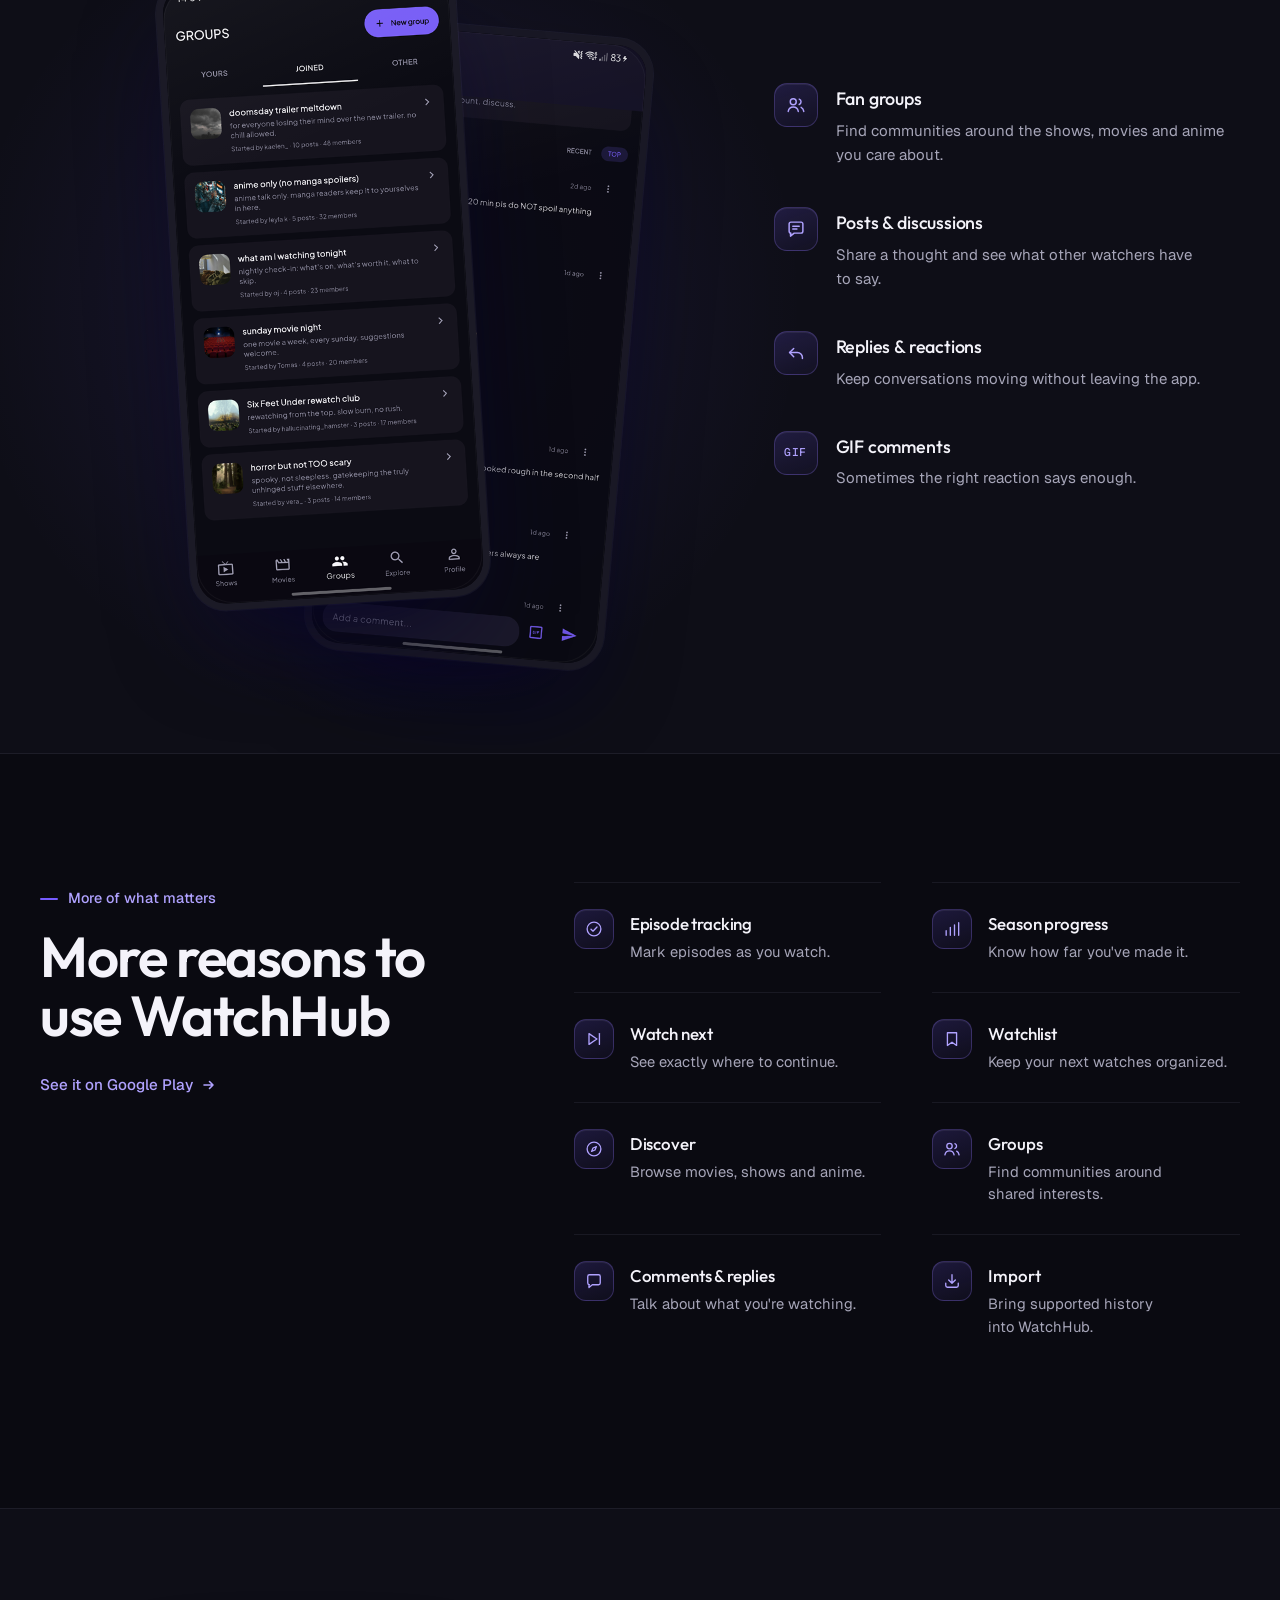
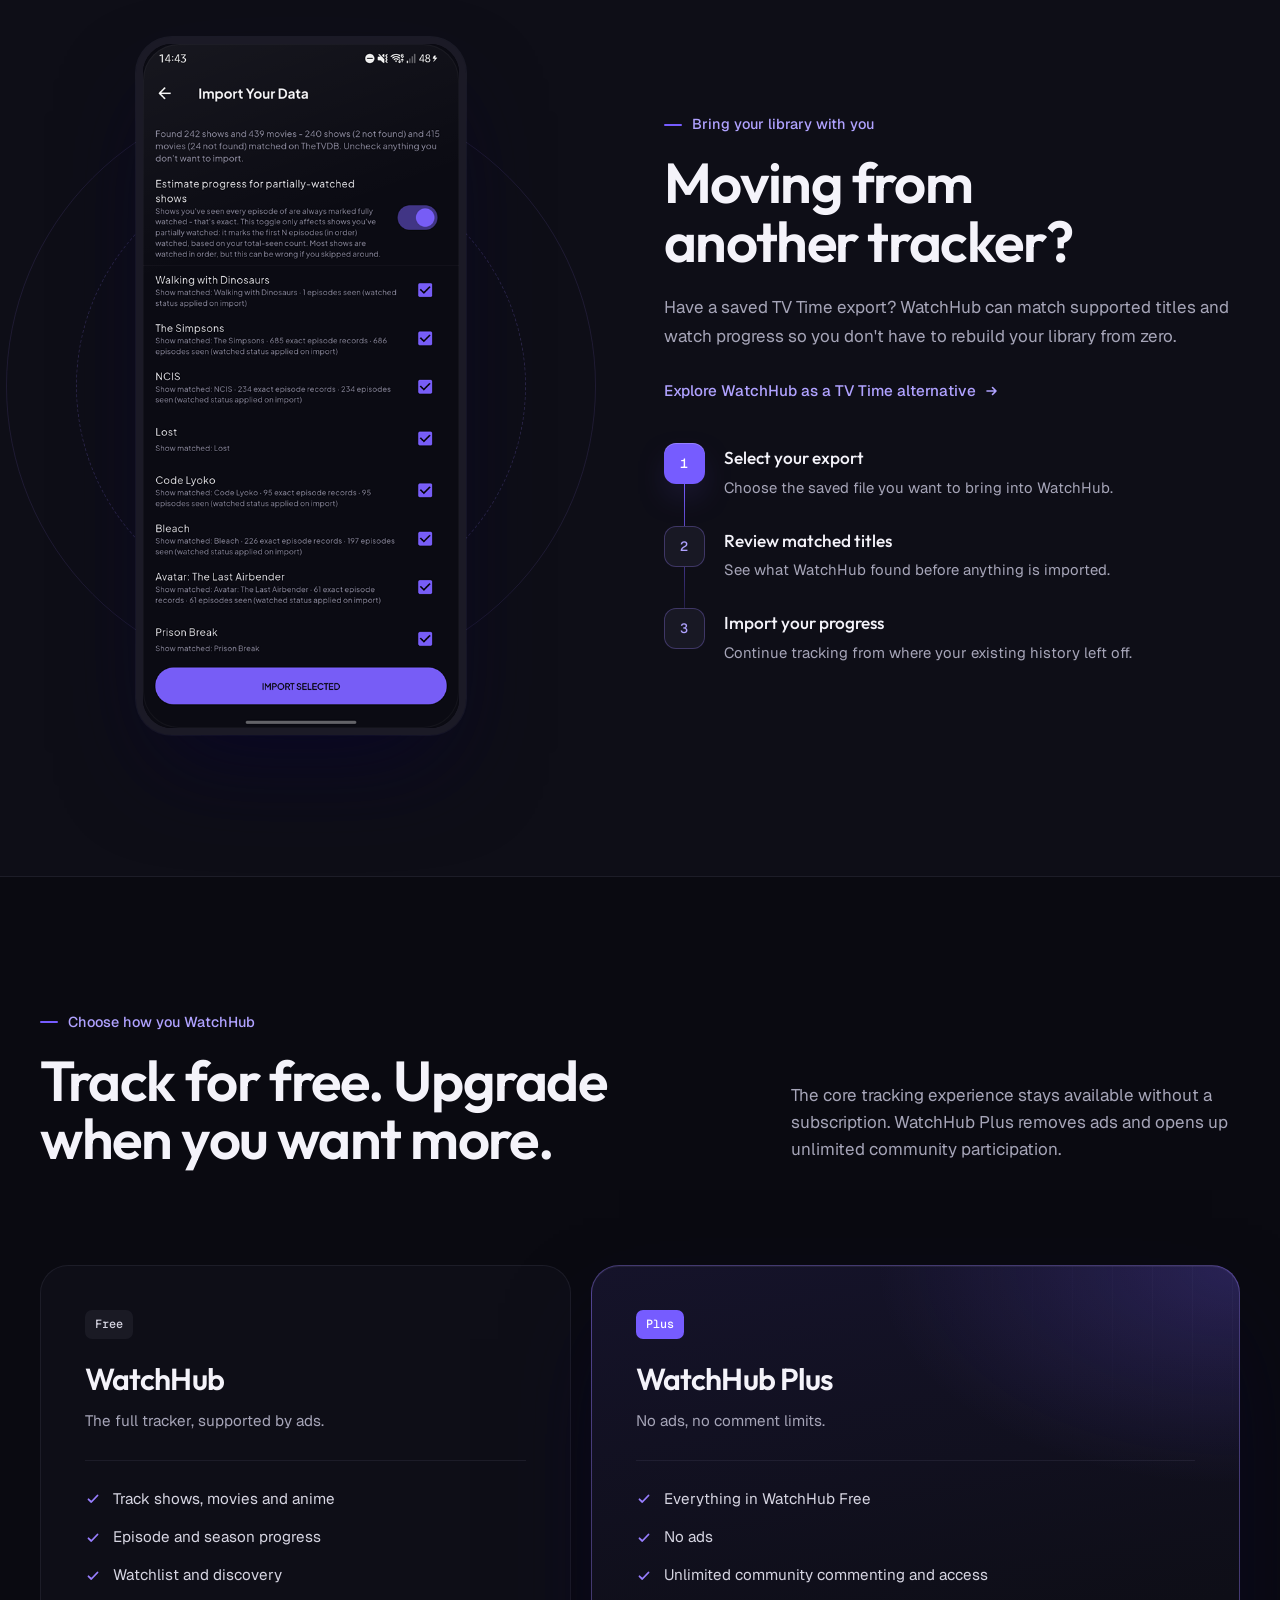
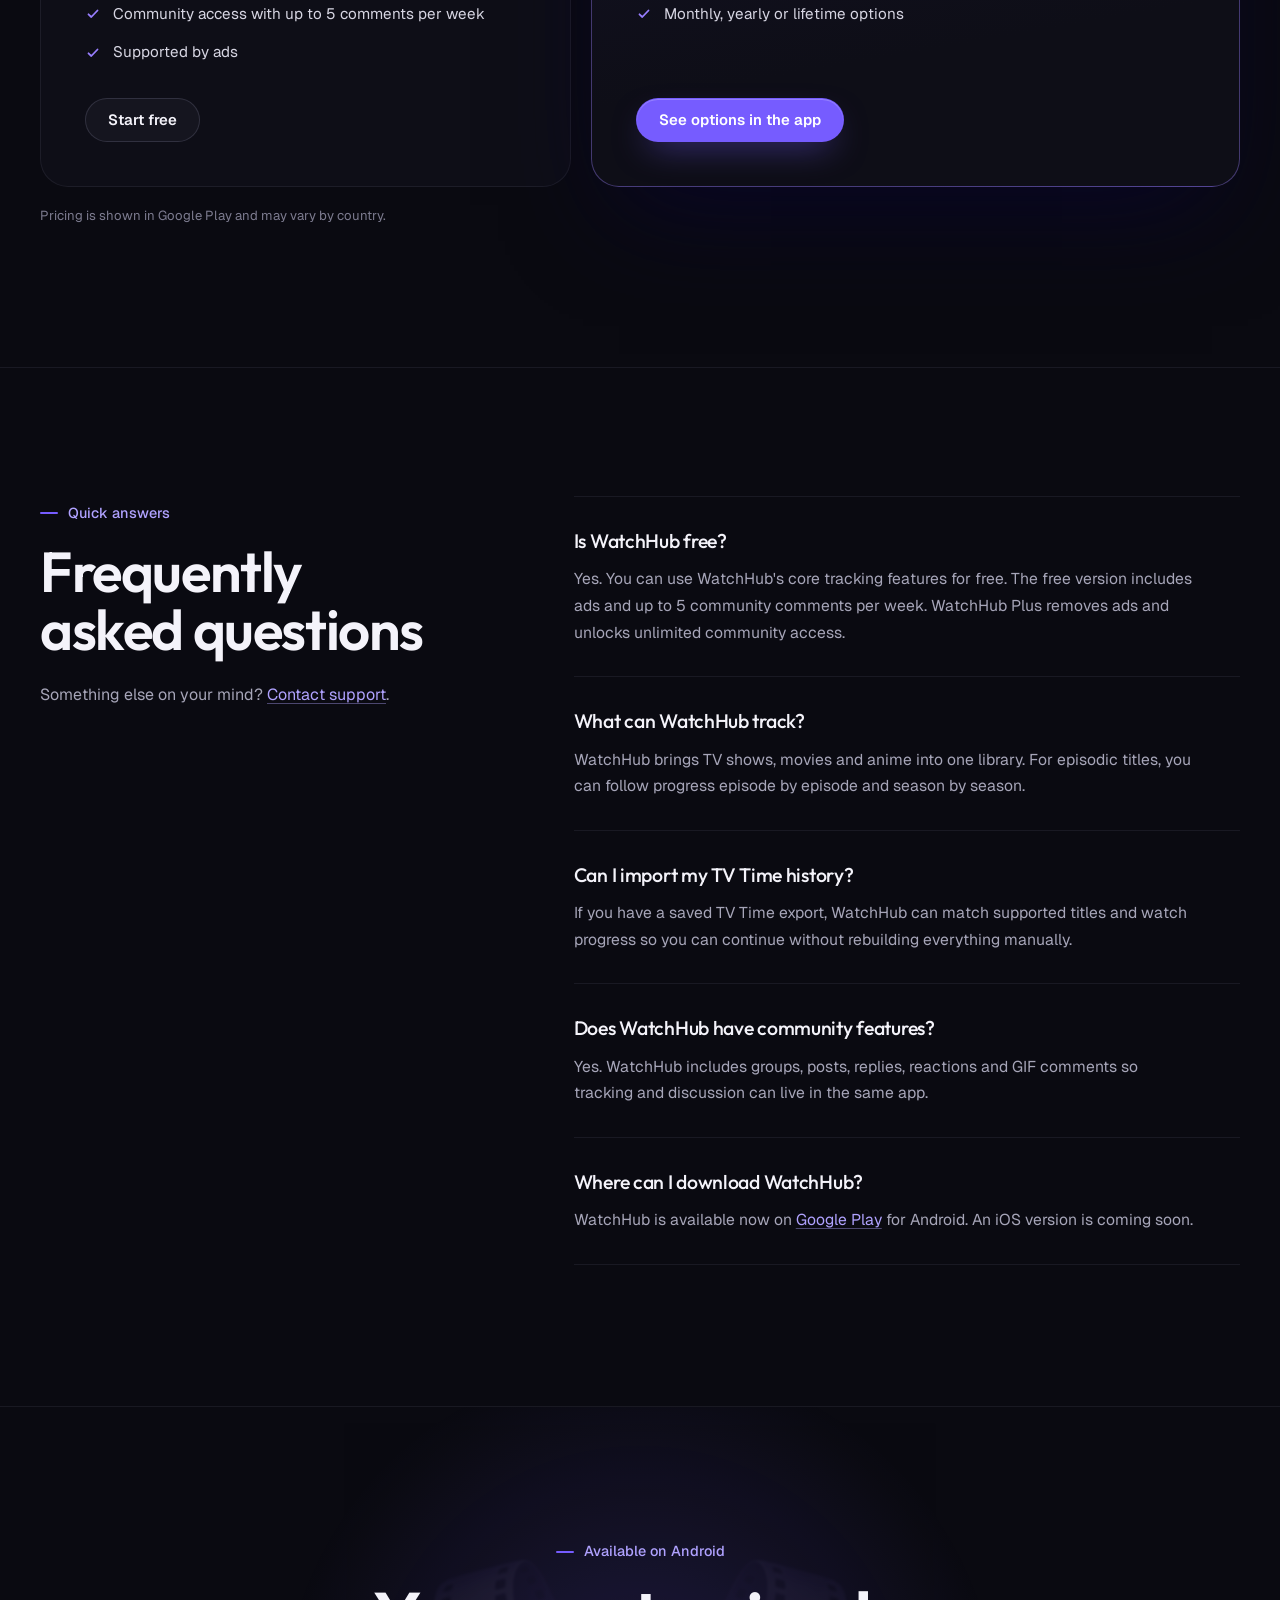
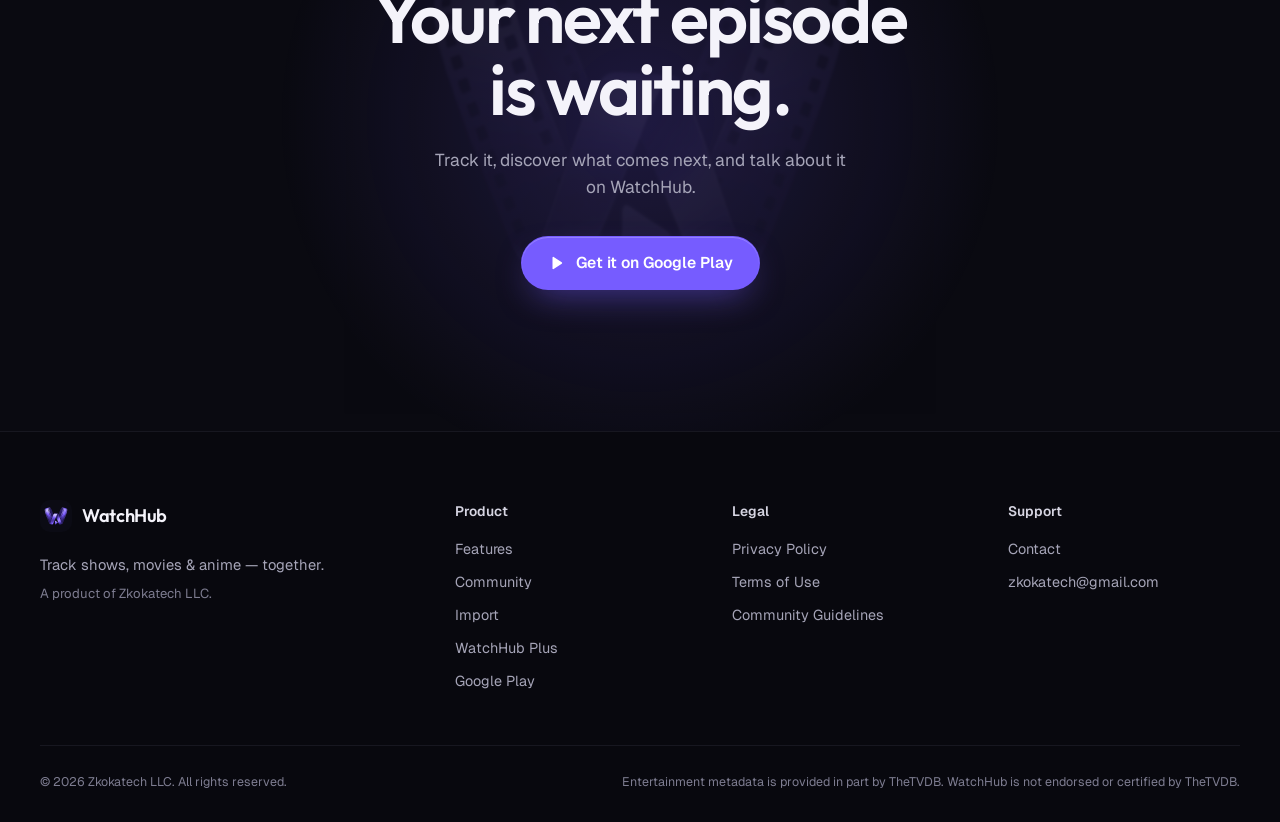
==== commit 07fc6f1a: "Fix WatchHub structured data and brand image SEO in index.html" ====
--- a/index.html
+++ b/index.html
@@ -40,7 +40,9 @@
   "image": "https://watchhub.zkokatech.com/assets/icon_512.png",
   "publisher": {
     "@type": "Organization",
-    "name": "Zkokatech LLC"
+    "name": "Zkokatech LLC",
+    "url": "https://zkokatech.com/",
+    "logo": "https://watchhub.zkokatech.com/assets/icon_512.png"
   },
   "offers": {
     "@type": "Offer",
@@ -57,7 +59,7 @@
 <header class="site-header">
   <div class="container header-inner">
     <a href="/" class="brand" aria-label="WatchHub home">
-      <img src="assets/icon_512.png" alt="" width="38" height="38" class="brand-mark">
+      <img src="assets/icon_512.png" alt="WatchHub" width="38" height="38" class="brand-mark">
       <span class="brand-word">WatchHub</span>
     </a>
 
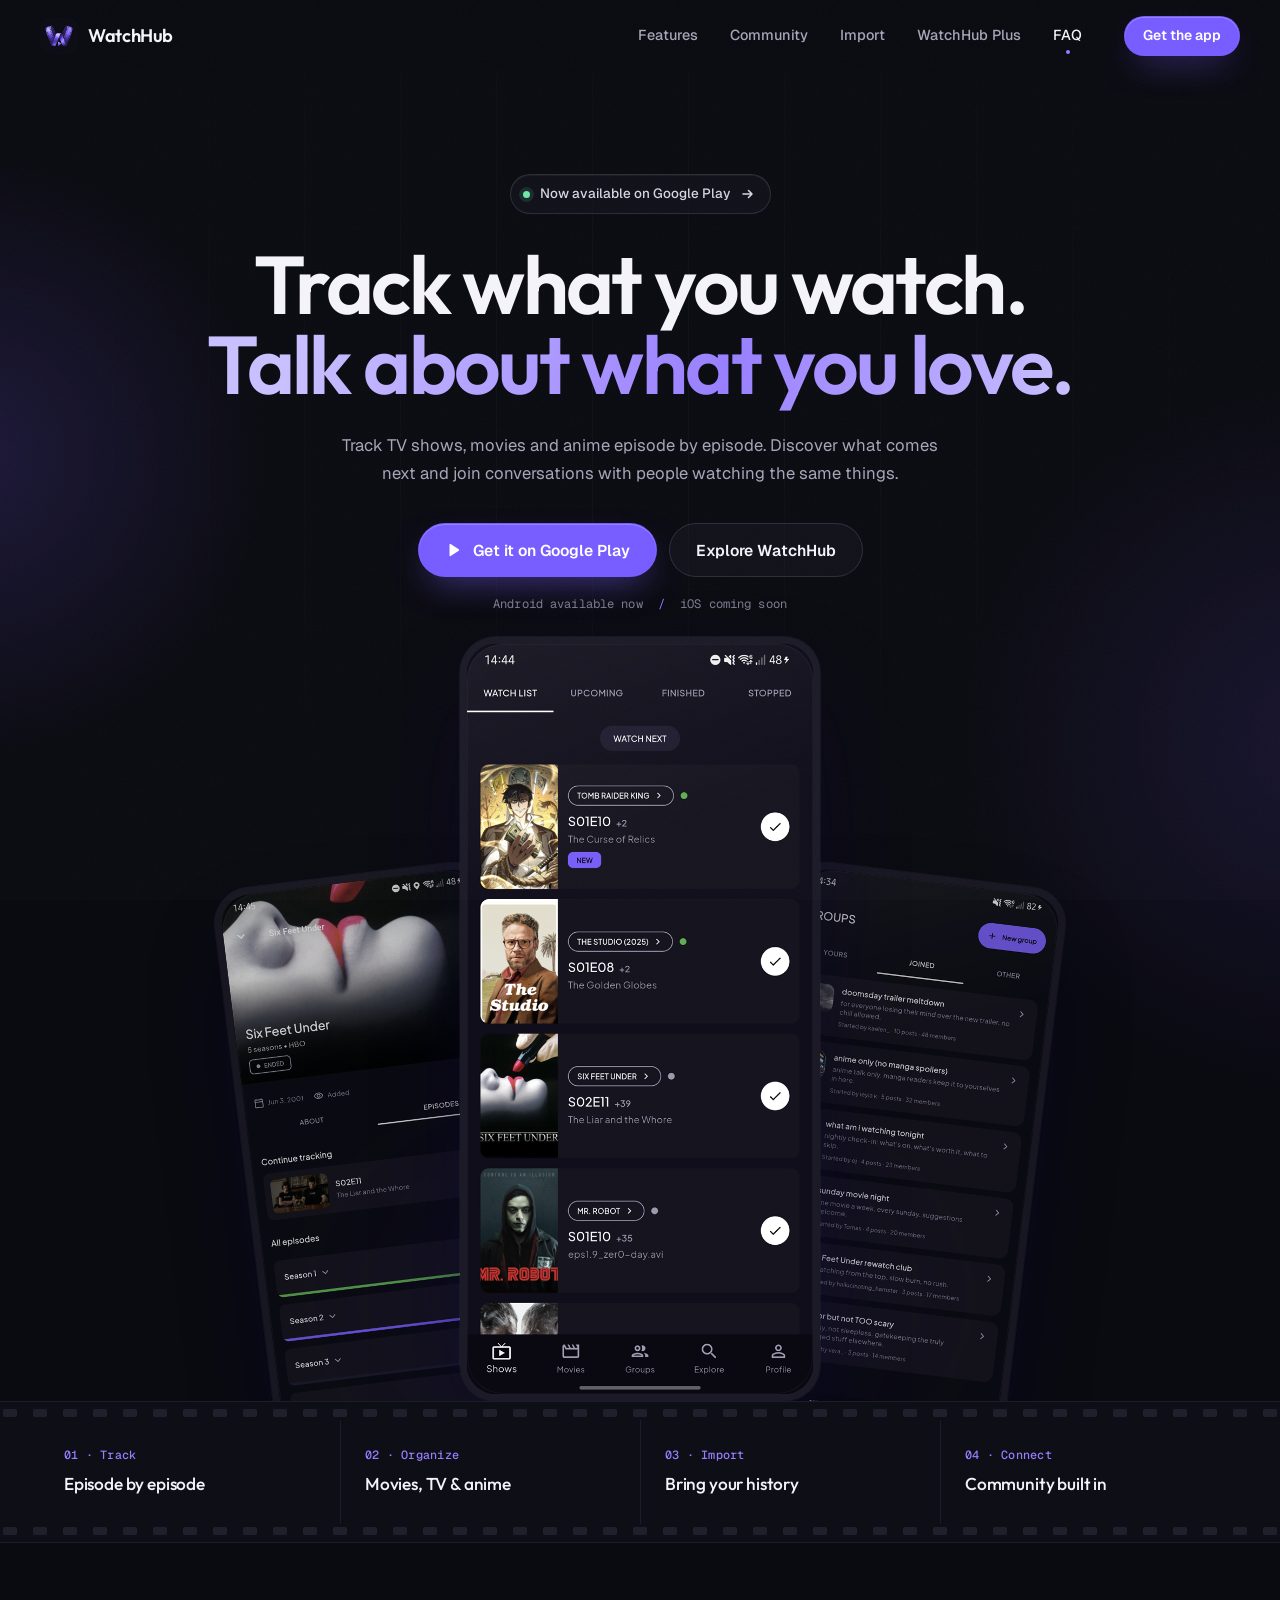
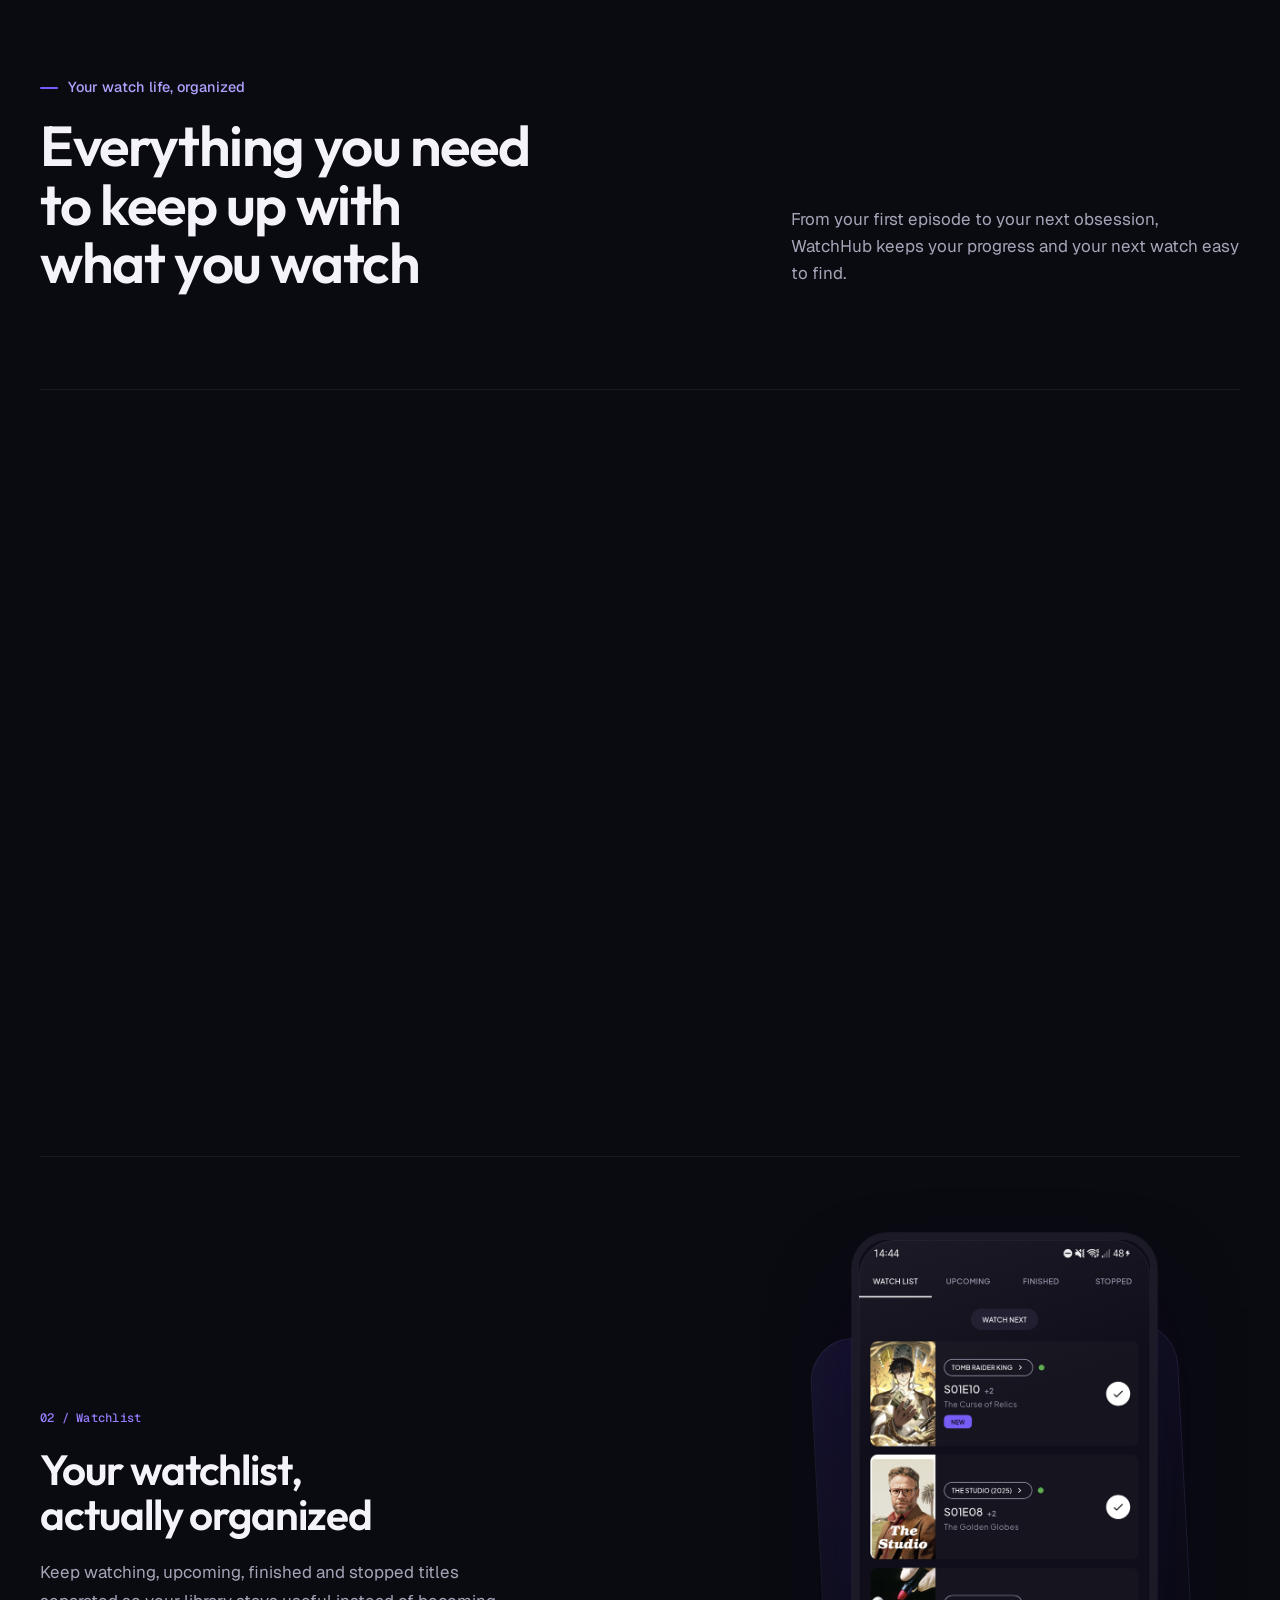
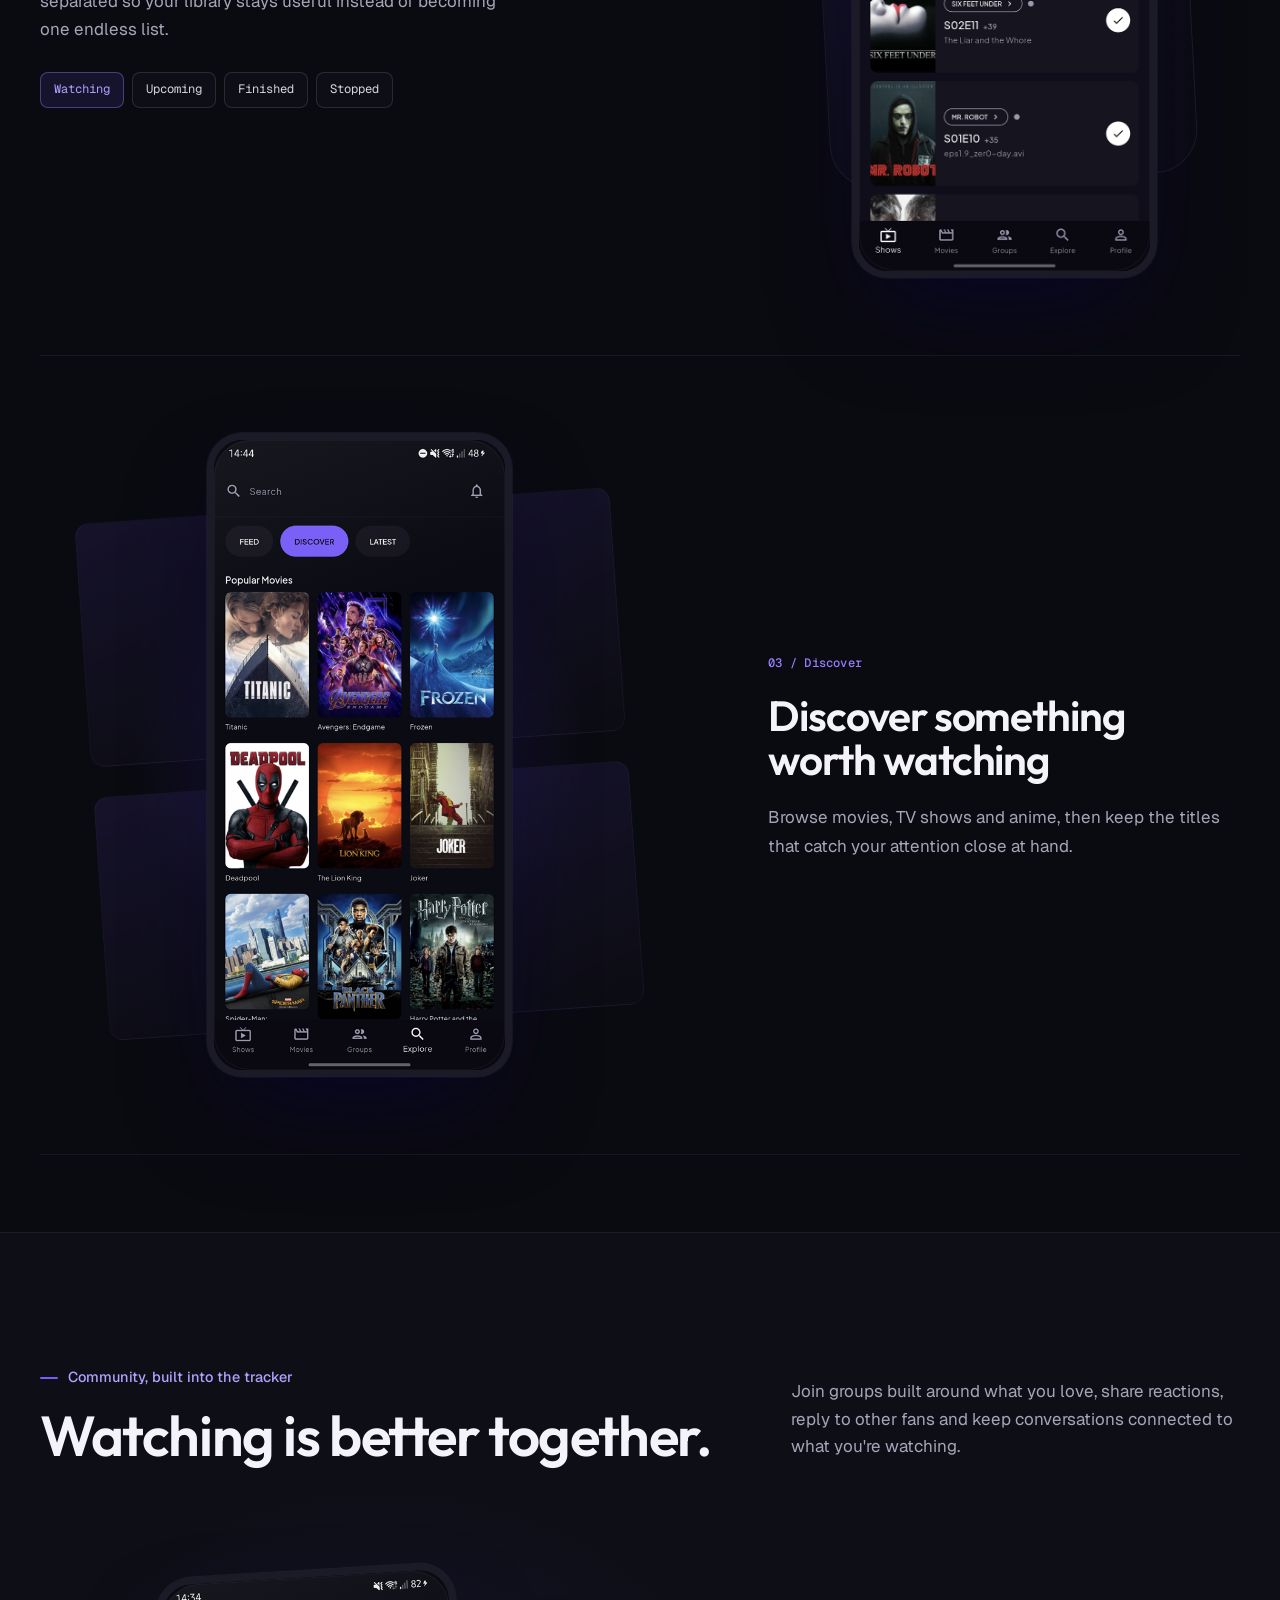
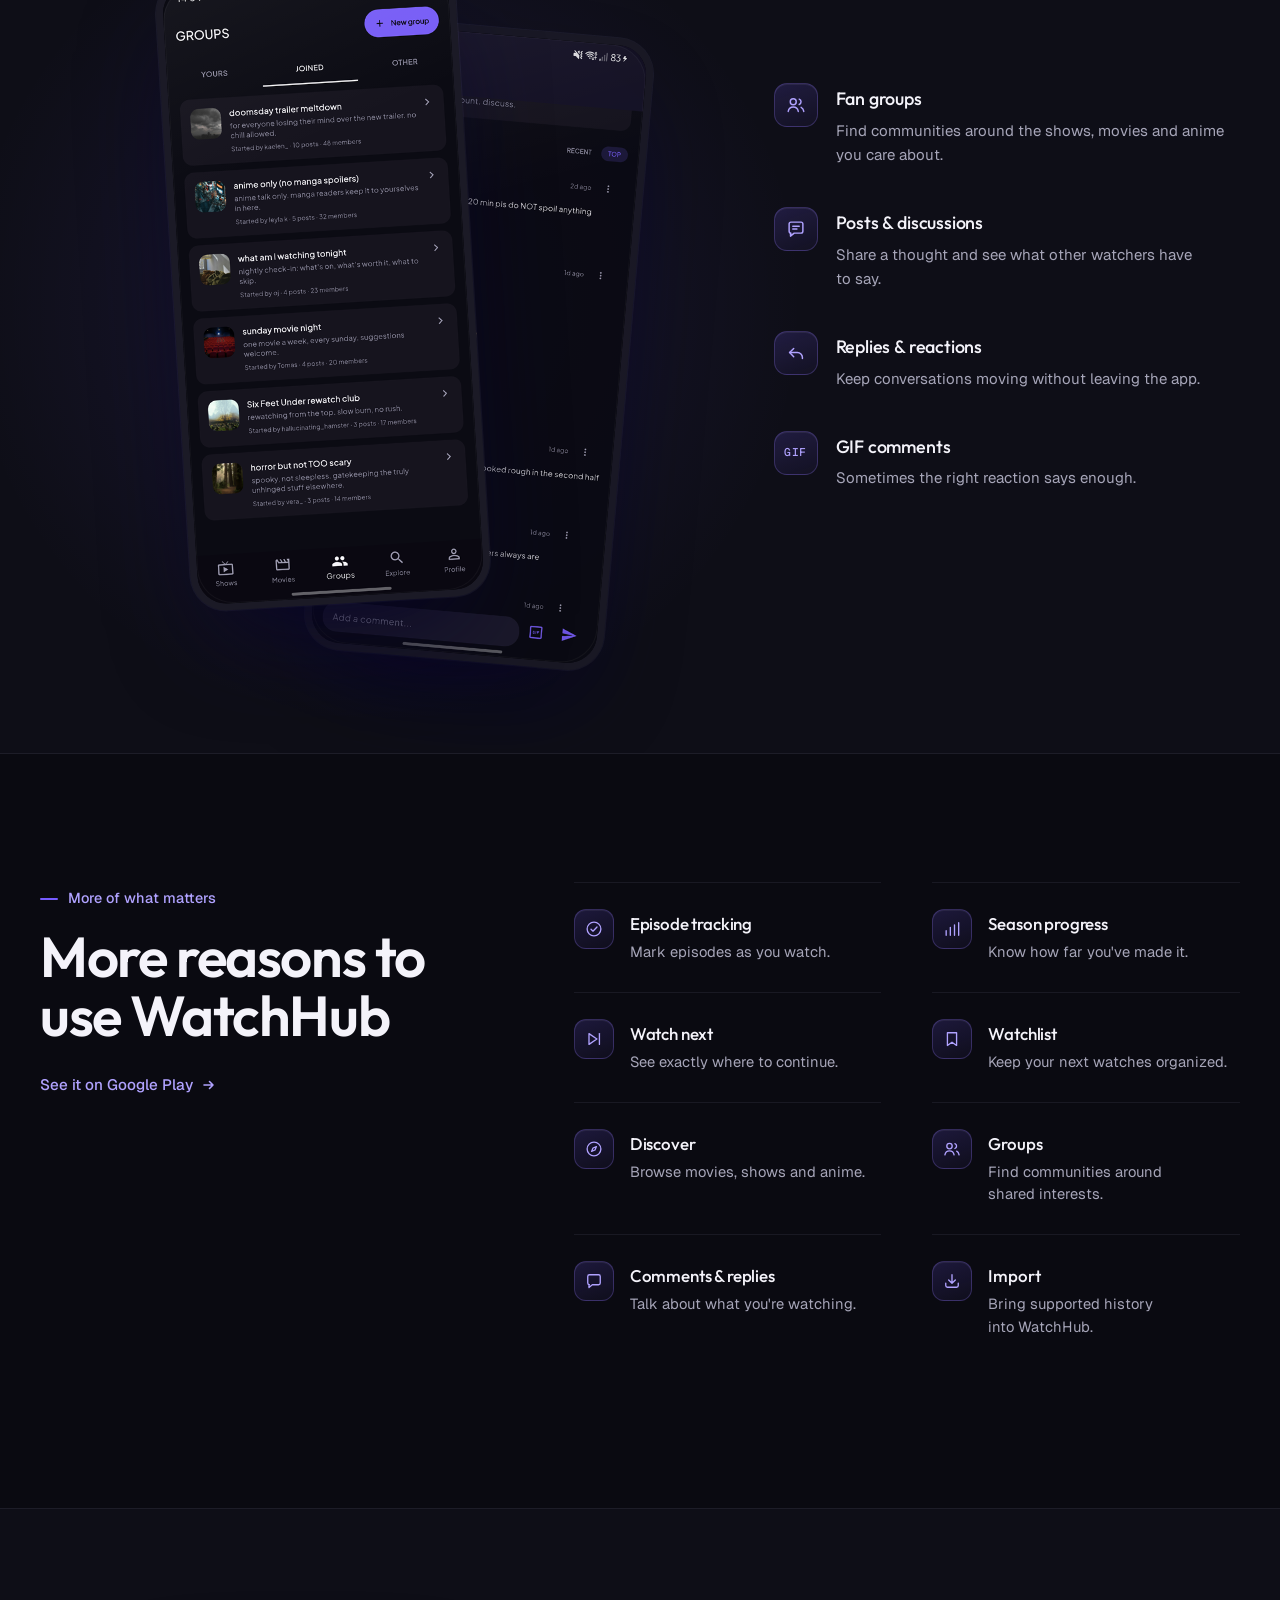
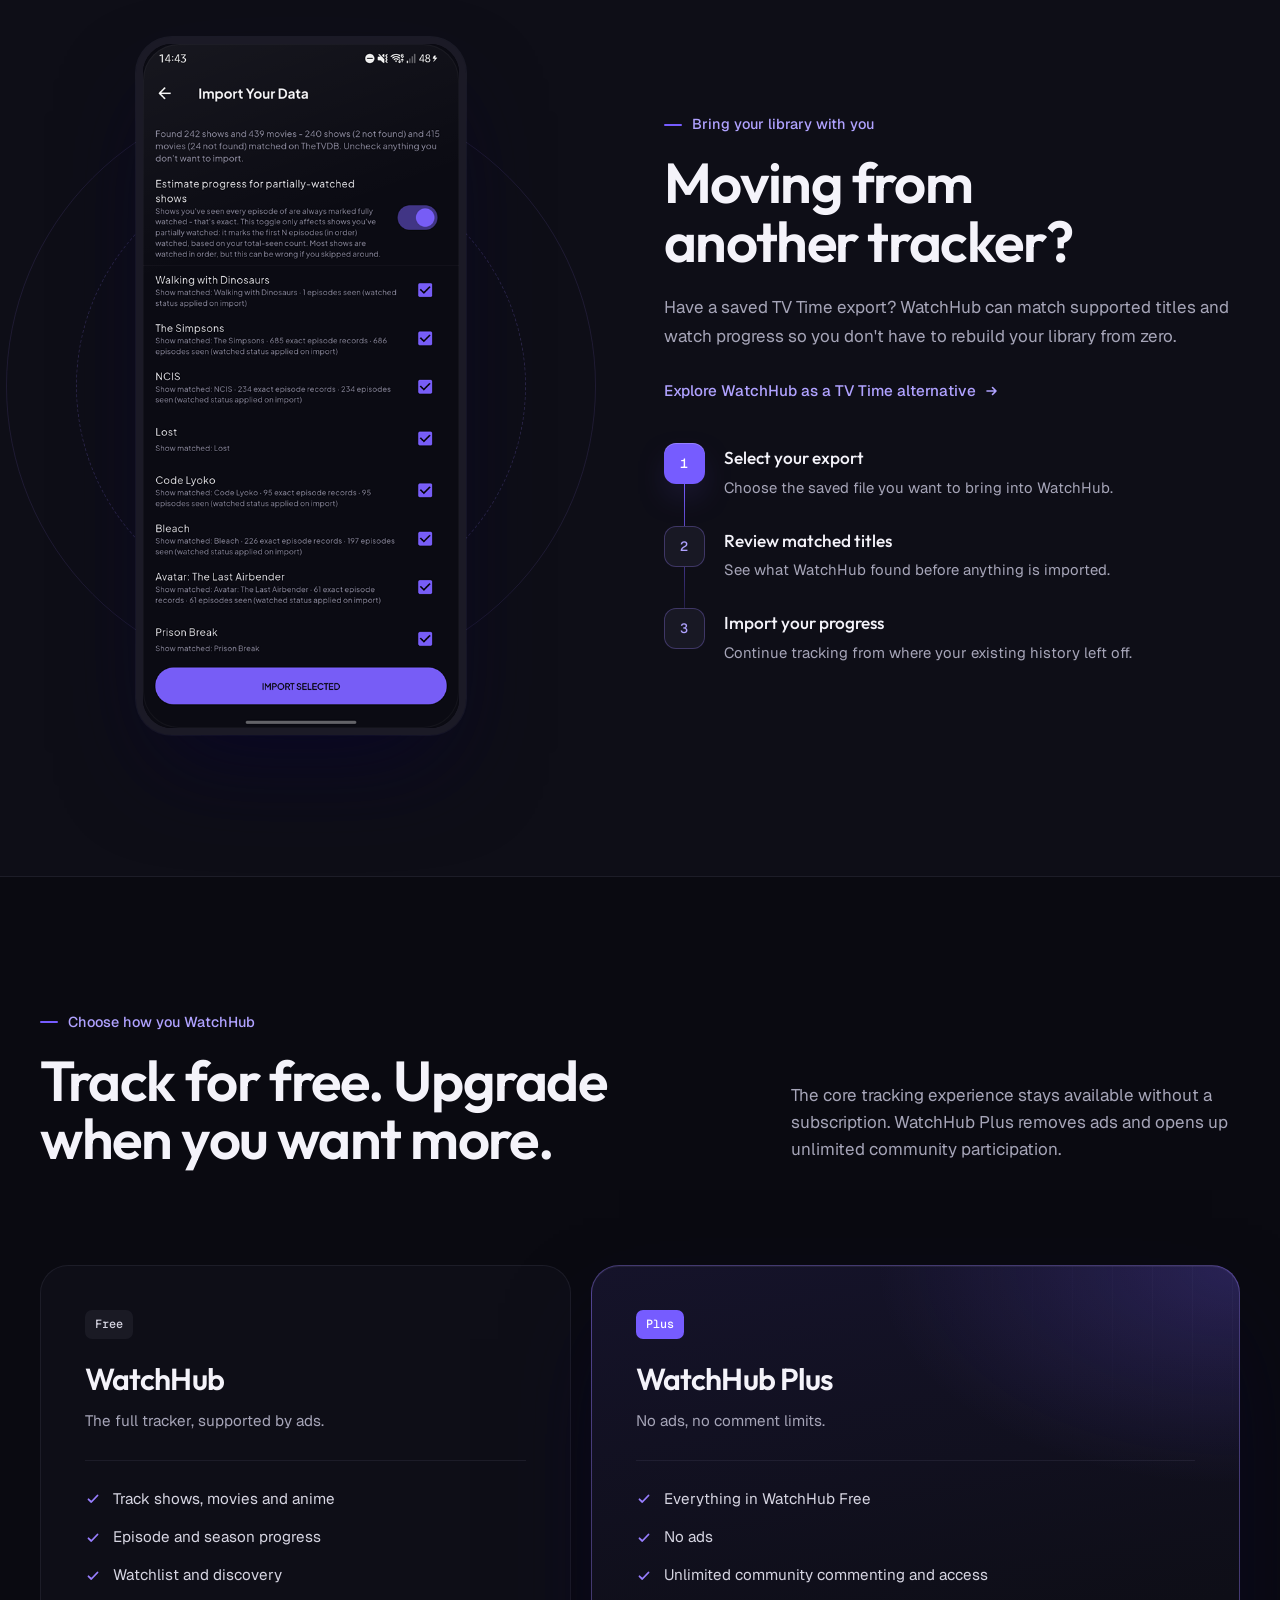
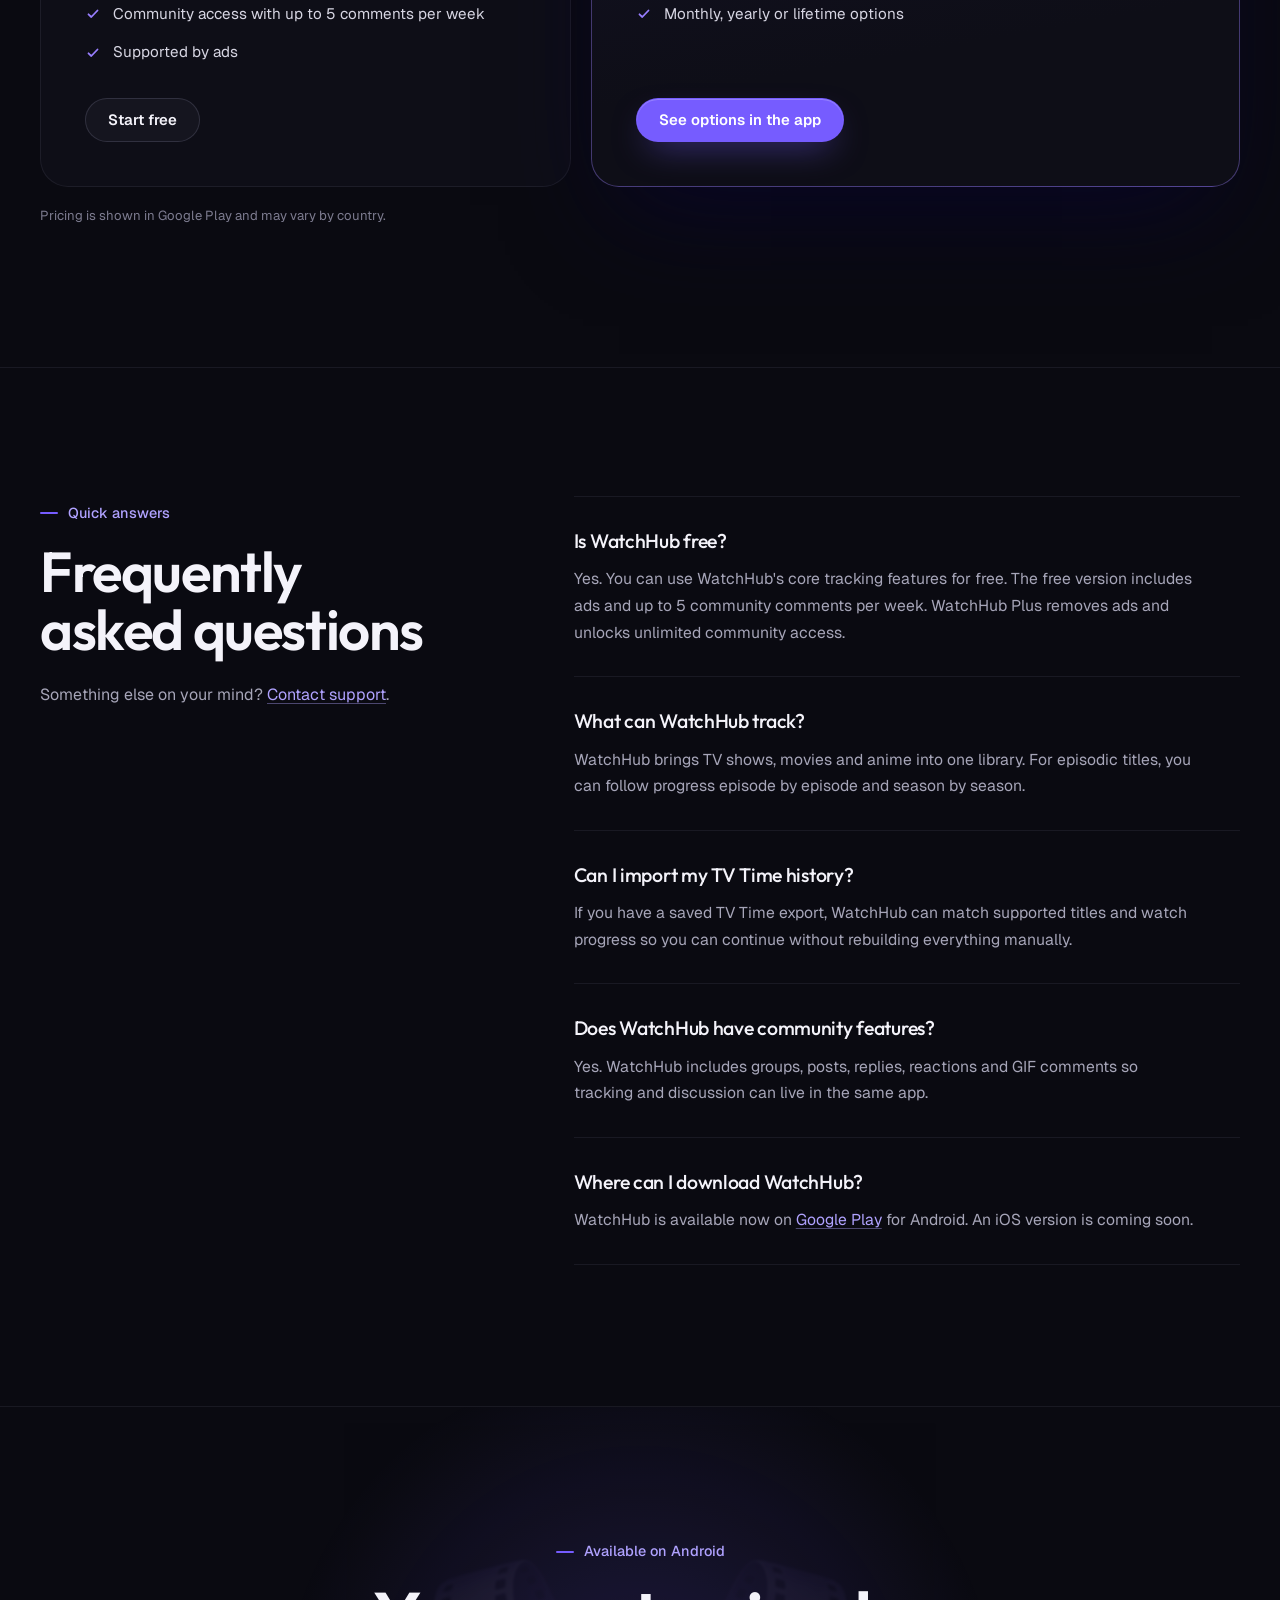
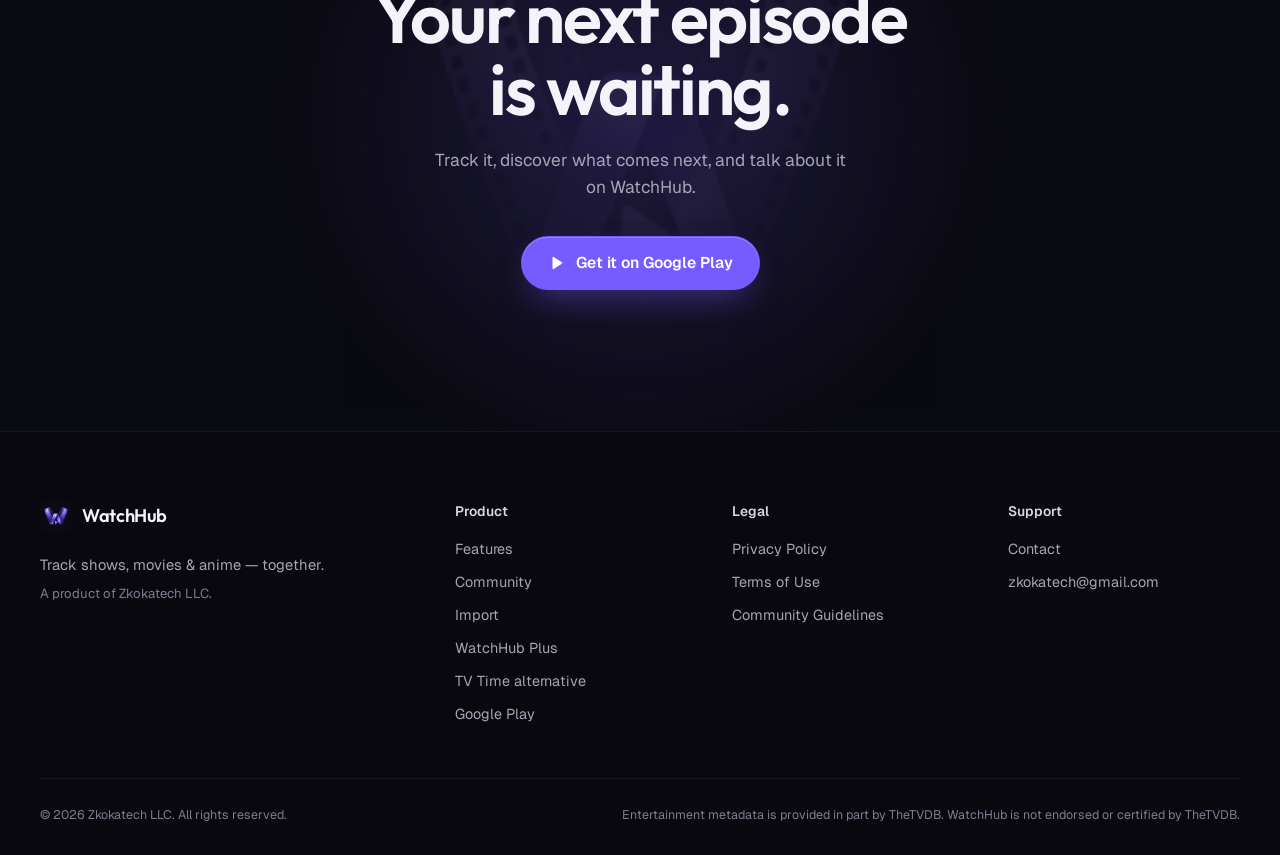
==== commit a684fa8e: "Add prominent internal link to TV Time alternative page" ====
--- a/index.html
+++ b/index.html
@@ -414,7 +414,7 @@
   <div class="container footer-grid">
     <div class="footer-brand">
       <a href="/" class="brand" aria-label="WatchHub home">
-        <img src="assets/icon_512.png" alt="" width="32" height="32">
+        <img src="assets/icon_512.png" alt="WatchHub" width="32" height="32">
         <span class="brand-word">WatchHub</span>
       </a>
       <p>Track shows, movies &amp; anime — together.</p>
@@ -427,6 +427,7 @@
       <a href="#community">Community</a>
       <a href="#import">Import</a>
       <a href="#plus">WatchHub Plus</a>
+      <a href="tv-time-alternative.html">TV Time alternative</a>
       <a href="https://play.google.com/store/apps/details?id=com.watchhub.zkokatech" target="_blank" rel="noopener noreferrer">Google Play</a>
     </div>
 
